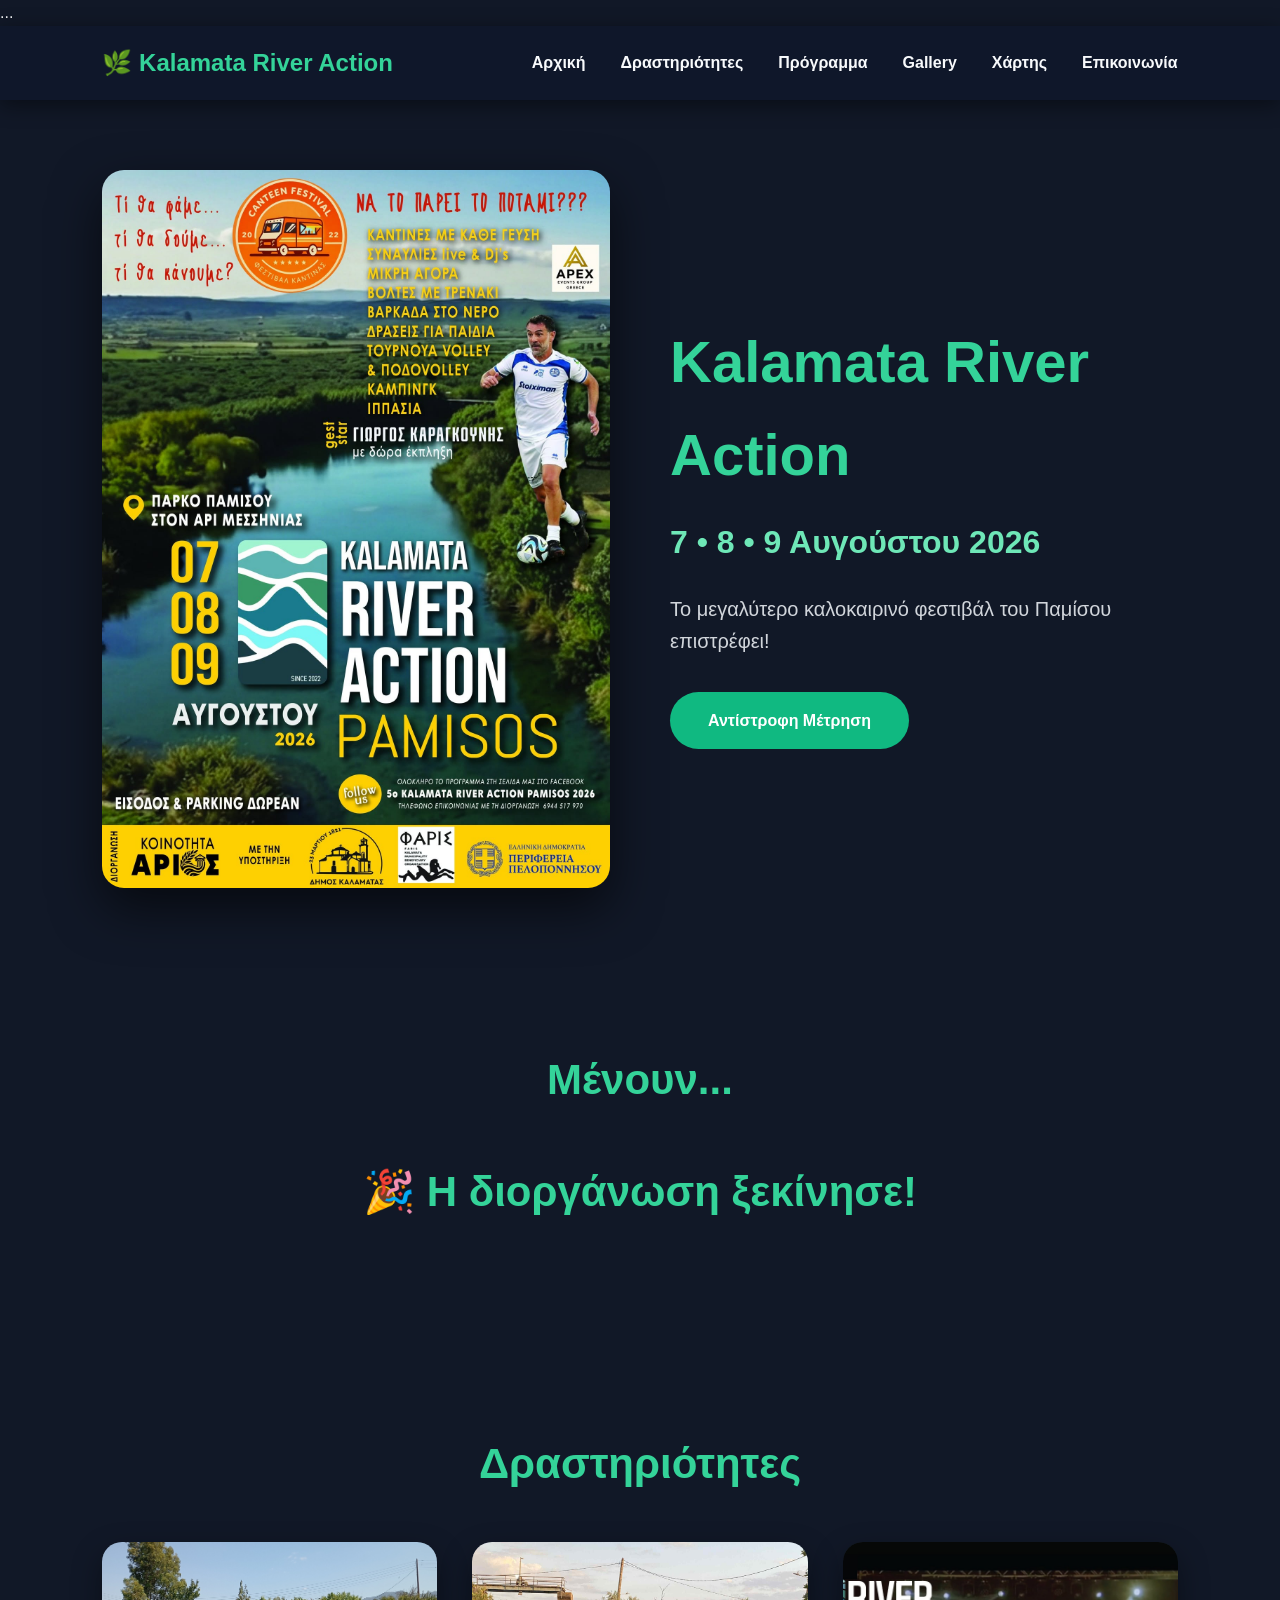
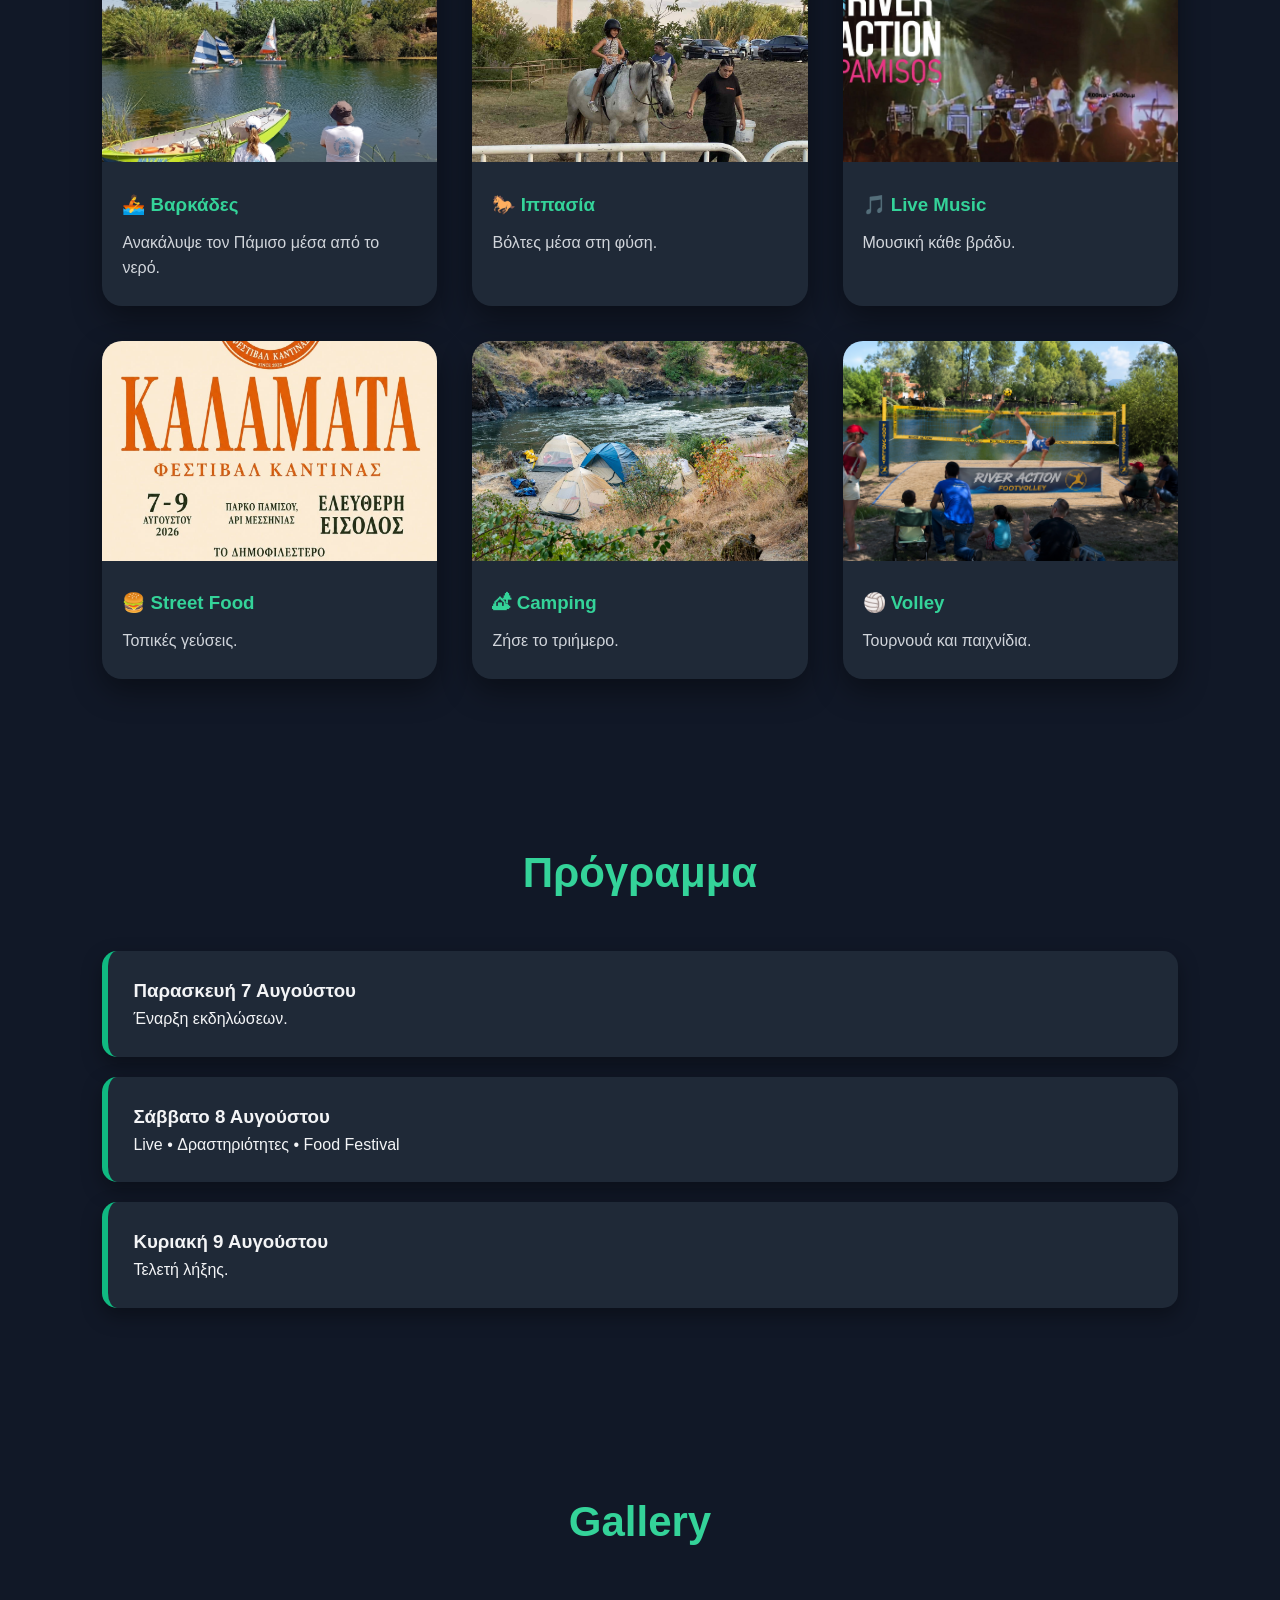
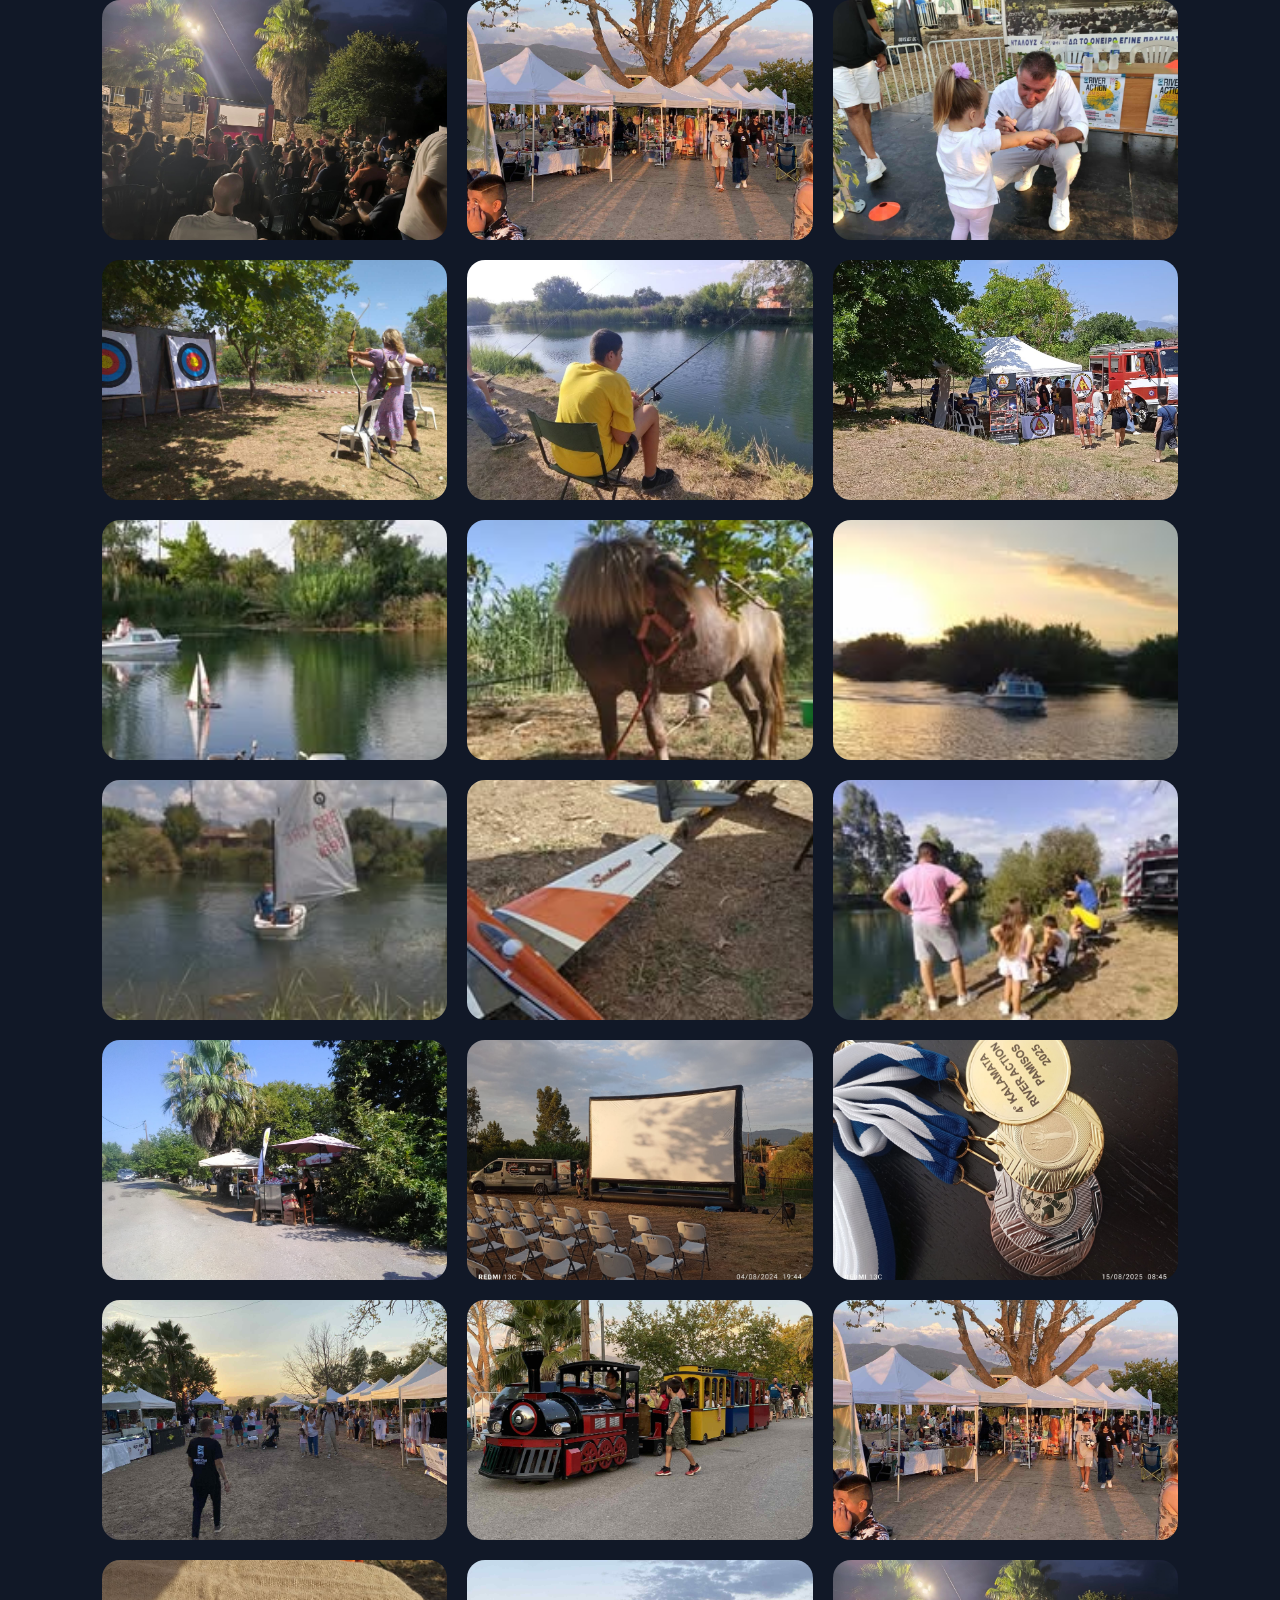
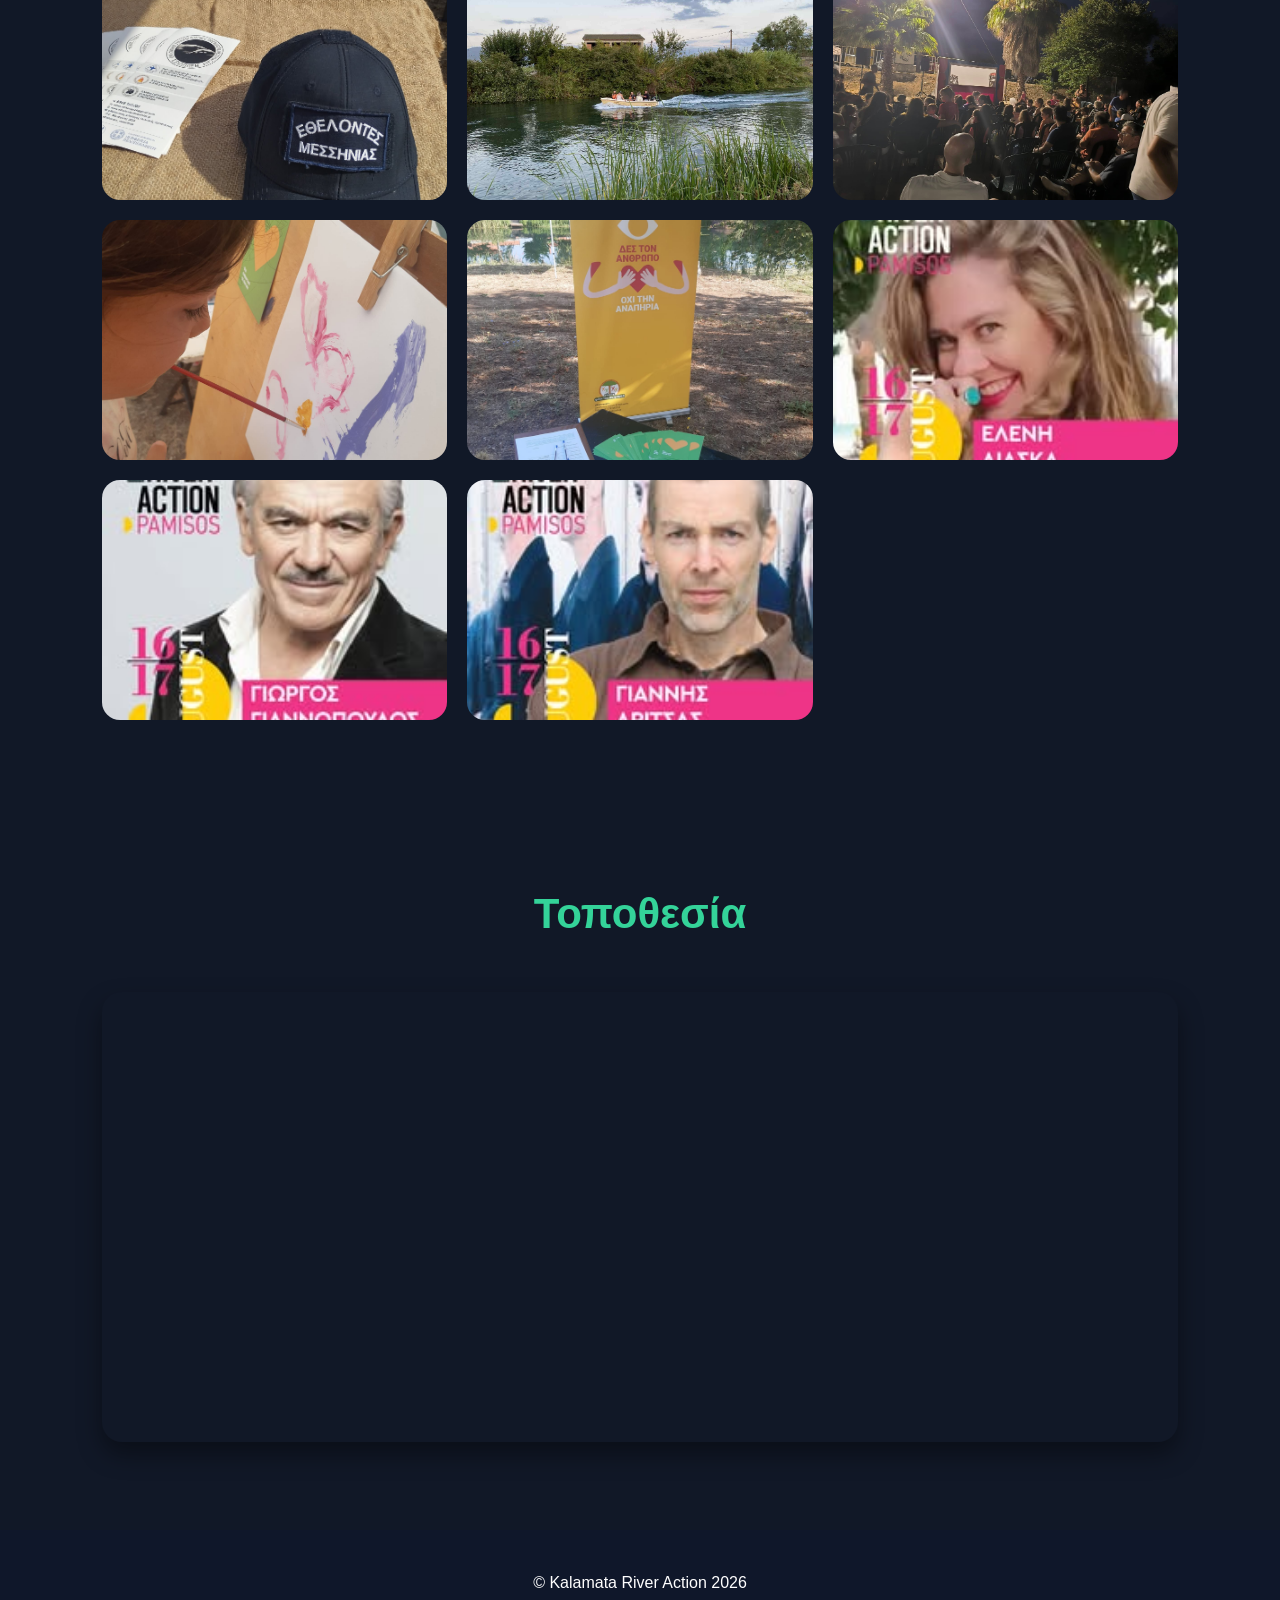
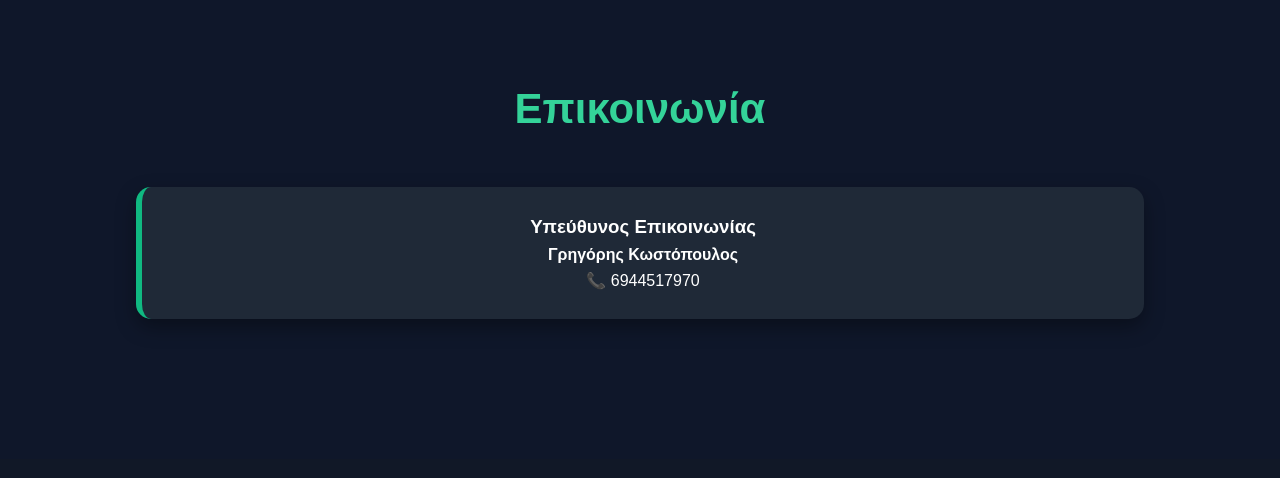
==== index.htm @ af5a80df "Update index.htm" ====
﻿<!DOCTYPE html>
<html lang="el">

<head>
    <meta charset="UTF-8">
    <meta name="viewport" content="width=device-width, initial-scale=1.0">

    <title>Kalamata River Action | 7-9 Αυγούστου 2026</title>

    <meta property="og:type" content="website">
    <meta property="og:url" content="https://www-21.github.io/riveraction.gr/">
    <meta property="og:title" content="Kalamata River Action | 7-9 Αυγούστου 2026">
    <meta property="og:description" content="Το μεγαλύτερο καλοκαιρινό φεστιβάλ του Παμίσου επιστρέφει!">
    <meta property="og:image" content="https://www-21.github.io/riveraction.gr/poster.jpg">

    <link rel="stylesheet" href="style.css">
    ...
</head>

<body>

<nav>

<div class="logo">

🌿 Kalamata River Action

</div>

<ul>

<li><a href="#">Αρχική</a></li>

<li><a href="#activities">Δραστηριότητες</a></li>

<li><a href="#program">Πρόγραμμα</a></li>

<li><a href="#gallery">Gallery</a></li>

<li><a href="#map">Χάρτης</a></li>

<li><a href="#contact">Επικοινωνία</a></li>

</ul>

</nav>


<header>

<div class="hero">

<div class="hero-image">

<img src="poster.jpg" alt="Poster">

</div>

<div class="hero-text">

<h1>Kalamata River Action</h1>

<h2>7 • 8 • 9 Αυγούστου 2026</h2>

<p>

Το μεγαλύτερο καλοκαιρινό φεστιβάλ
του Παμίσου επιστρέφει!

</p>

<a href="#countdown" class="button">

Αντίστροφη Μέτρηση

</a>

</div>

</div>

</header>


<section id="countdown">

<h2>

Μένουν...

</h2>

<div class="countdown">

<div class="box">

<span id="days">0</span>

<p>Ημέρες</p>

</div>

<div class="box">

<span id="hours">0</span>

<p>Ώρες</p>

</div>

<div class="box">

<span id="minutes">0</span>

<p>Λεπτά</p>

</div>

<div class="box">

<span id="seconds">0</span>

<p>Δευτερόλεπτα</p>

</div>

</div>

</section>


<section id="activities">

<h2>

Δραστηριότητες

</h2>

<div class="cards">

<div class="card">

<img src="images/boating.jpg">

<h3>🚣 Βαρκάδες</h3>

<p>

Ανακάλυψε τον Πάμισο μέσα από το νερό.

</p>

</div>

<div class="card">

<img src="images/horse.jpg">

<h3>🐎 Ιππασία</h3>

<p>

Βόλτες μέσα στη φύση.

</p>

</div>

<div class="card">

<img src="images/live.jpg">

<h3>🎵 Live Music</h3>

<p>

Μουσική κάθε βράδυ.

</p>

</div>

<div class="card">

<img src="images/food.jpg">

<h3>🍔 Street Food</h3>

<p>

Τοπικές γεύσεις.

</p>

</div>

<div class="card">

<img src="images/camping.jpg">

<h3>🏕 Camping</h3>

<p>

Ζήσε το τριήμερο.

</p>

</div>

<div class="card">

<img src="images/volley.jpg">

<h3>🏐 Volley</h3>

<p>

Τουρνουά και παιχνίδια.

</p>

</div>

</div>

</section>


<section id="program">

<h2>

Πρόγραμμα

</h2>

<div class="day">

<h3>Παρασκευή 7 Αυγούστου</h3>

<p>

Έναρξη εκδηλώσεων.

</p>

</div>

<div class="day">

<h3>Σάββατο 8 Αυγούστου</h3>

<p>

Live • Δραστηριότητες • Food Festival

</p>

</div>

<div class="day">

<h3>Κυριακή 9 Αυγούστου</h3>

<p>

Τελετή λήξης.

</p>

</div>

</section>


<section id="gallery">

<h2>

Gallery

</h2>

<div class="gallery">

<img src="images/gallery1.jpg">

<img src="images/gallery2.jpg">

<img src="images/gallery3.jpg">

 <img src="images/gallery11.jpg">

 <img src="images/gallery13.jpg">   

 <img src="images/gallery14.jpg">

 <img src="images/gallery15.jpg">

 <img src="images/gallery16.jpg">

 <img src="images/gallery17.jpg">

 <img src="images/gallery18.jpg">

 <img src="images/gallery19.jpg">

 <img src="images/gallery20.jpg">

 <img src="images/gallery21.jpg">

 <img src="images/gallery22.jpg"> 

  <img src="images/gallery23.jpg">

  <img src="images/gallery24.jpg">

  <img src="images/gallery25.jpg">

  <img src="images/gallery26.jpg">

  <img src="images/gallery27.jpg">

  <img src="images/gallery28.jpg">

  <img src="images/gallery29.jpg">

  <img src="images/gallery30.jpg">

  <img src="images/gallery31.jpg">

  <img src="images/gallery231.jpg">
    
  <img src="images/gallery241.jpg">

  <img src="images/gallery261.jpg"> 
   
</div>

</section>


<section id="map">

<h2>

Τοποθεσία

</h2>

<iframe src="https://www.google.com/maps/embed?pb=!1m18!1m12!1m3!1d12728.287725270904!2d21.996141400000006!3d37.103405200000005!2m3!1f0!2f0!3f0!3m2!1i1024!2i768!4f13.1!3m3!1m2!1s0x1361af001fa8aa6b%3A0x34913e18aaba2358!2zzqbPgc6xzrPOvM6xIM6Rz4HOuQ!5e0!3m2!1sen!2sgr!4v1785358537156!5m2!1sen!2sgr" width="600" height="450" style="border:0;" allowfullscreen="" loading="lazy" referrerpolicy="strict-origin-when-cross-origin"></iframe>

</section>


<footer>

<p>

© Kalamata River Action 2026

</p>
<section id="contact">

    <h2>Επικοινωνία</h2>

    <div class="day" style="text-align:center;">

        <h3>Υπεύθυνος Επικοινωνίας</h3>

        <p><strong>Γρηγόρης Κωστόπουλος</strong></p>

        <p>📞 6944517970</p>

    </div>

</section>
</footer>


<script src="script.js"></script>

</body>

</html>
---- style.css ----
﻿/* RESET */
*{
    margin:0;
    padding:0;
    box-sizing:border-box;
}

html{
    scroll-behavior:smooth;
}

body{
    font-family:'Poppins',sans-serif;
    background:#111827;
    color:#f3f4f6;
    line-height:1.6;
}

/* MENU */

nav{
    position:sticky;
    top:0;
    display:flex;
    justify-content:space-between;
    align-items:center;
    padding:18px 8%;
    background:#0f172a;
    box-shadow:0 5px 20px rgba(0,0,0,.45);
    z-index:999;
}

.logo{
    font-size:24px;
    font-weight:800;
    color:#34d399;
}

nav ul{
    display:flex;
    gap:35px;
    list-style:none;
}

nav a{
    text-decoration:none;
    color:#f8fafc;
    font-weight:600;
    transition:.3s;
}

nav a:hover{
    color:#34d399;
}

/* HERO */

header{
    padding:70px 8%;
}

.hero{
    display:grid;
    grid-template-columns:1fr 1fr;
    gap:60px;
    align-items:center;
}

.hero-image{
    text-align:center;
}

.hero-image img{
    width:100%;
    max-width:520px;
    border-radius:22px;
    box-shadow:0 20px 50px rgba(0,0,0,.6);
    transition:.4s;
}

.hero-image img:hover{
    transform:scale(1.03);
}

.hero-text h1{
    font-family:'Montserrat',sans-serif;
    font-size:58px;
    color:#34d399;
    font-weight:900;
}

.hero-text h2{
    margin-top:15px;
    font-size:32px;
    color:#6ee7b7;
}

.hero-text p{
    margin-top:25px;
    font-size:20px;
    color:#d1d5db;
}

.button{
    display:inline-block;
    margin-top:35px;
    background:#10b981;
    color:white;
    padding:16px 38px;
    border-radius:50px;
    text-decoration:none;
    font-weight:700;
    transition:.3s;
}

.button:hover{
    transform:translateY(-3px);
    background:#059669;
}

/* TITLES */

section{
    padding:80px 8%;
}

section h2{
    font-size:42px;
    color:#34d399;
    margin-bottom:45px;
    text-align:center;
}

/* COUNTDOWN */

.countdown{
    display:flex;
    justify-content:center;
    gap:25px;
    flex-wrap:wrap;
}

.box{
    width:150px;
    background:#1f2937;
    border-radius:20px;
    padding:30px;
    text-align:center;
    box-shadow:0 10px 30px rgba(0,0,0,.4);
}

.box span{
    font-size:52px;
    color:#34d399;
    font-weight:900;
}

.box p{
    margin-top:10px;
    color:#f3f4f6;
}

/* CARDS */

.cards{
    display:grid;
    grid-template-columns:repeat(auto-fit,minmax(280px,1fr));
    gap:35px;
}

.card{
    background:#1f2937;
    border-radius:20px;
    overflow:hidden;
    box-shadow:0 12px 30px rgba(0,0,0,.4);
    transition:.35s;
}

.card:hover{
    transform:translateY(-10px);
    box-shadow:0 20px 40px rgba(0,0,0,.6);
}

.card img{
    width:100%;
    height:220px;
    object-fit:cover;
    transition:.5s;
}

.card:hover img{
    transform:scale(1.08);
}

.card h3{
    padding:20px 20px 10px;
    color:#34d399;
}

.card p{
    padding:0 20px 25px;
    color:#d1d5db;
}

/* PROGRAM */

.day{
    background:#1f2937;
    padding:25px;
    border-left:6px solid #10b981;
    margin-bottom:20px;
    border-radius:15px;
    box-shadow:0 8px 20px rgba(0,0,0,.35);
}

/* GALLERY */

.gallery{
    display:grid;
    grid-template-columns:repeat(auto-fit,minmax(300px,1fr));
    gap:20px;
}

.gallery img{
    width:100%;
    height:240px;
    object-fit:cover;
    border-radius:18px;
    transition:.4s;
}

.gallery img:hover{
    transform:scale(1.04);
}

/* MAP */

iframe{
    width:100%;
    height:450px;
    border:none;
    border-radius:20px;
    box-shadow:0 12px 25px rgba(0,0,0,.4);
}

/* FOOTER */

footer{
    background:#0f172a;
    color:white;
    text-align:center;
    padding:40px;
}

/* MOBILE */

@media(max-width:900px){

.hero{
grid-template-columns:1fr;
text-align:center;
}

.hero-text h1{
font-size:42px;
}

.hero-text h2{
font-size:24px;
}

nav{
flex-direction:column;
gap:20px;
}

nav ul{
flex-wrap:wrap;
justify-content:center;
}

}
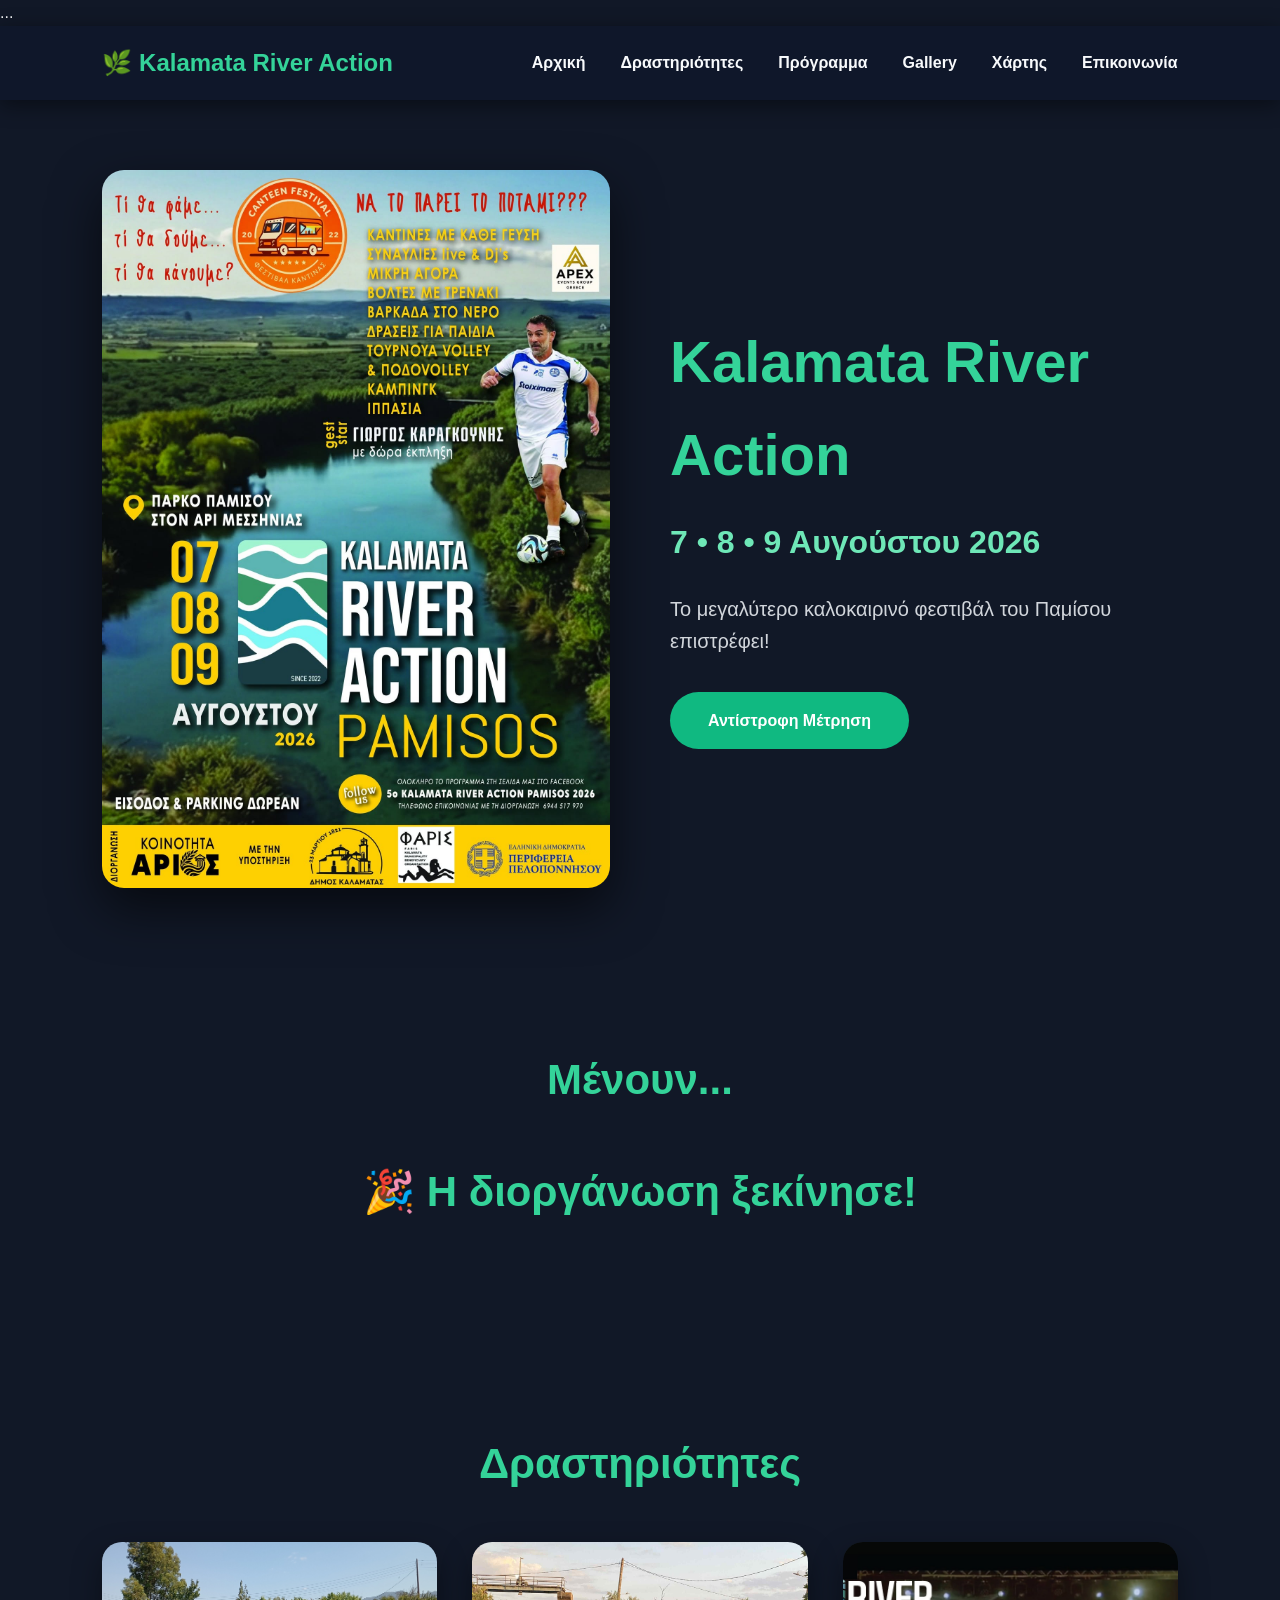
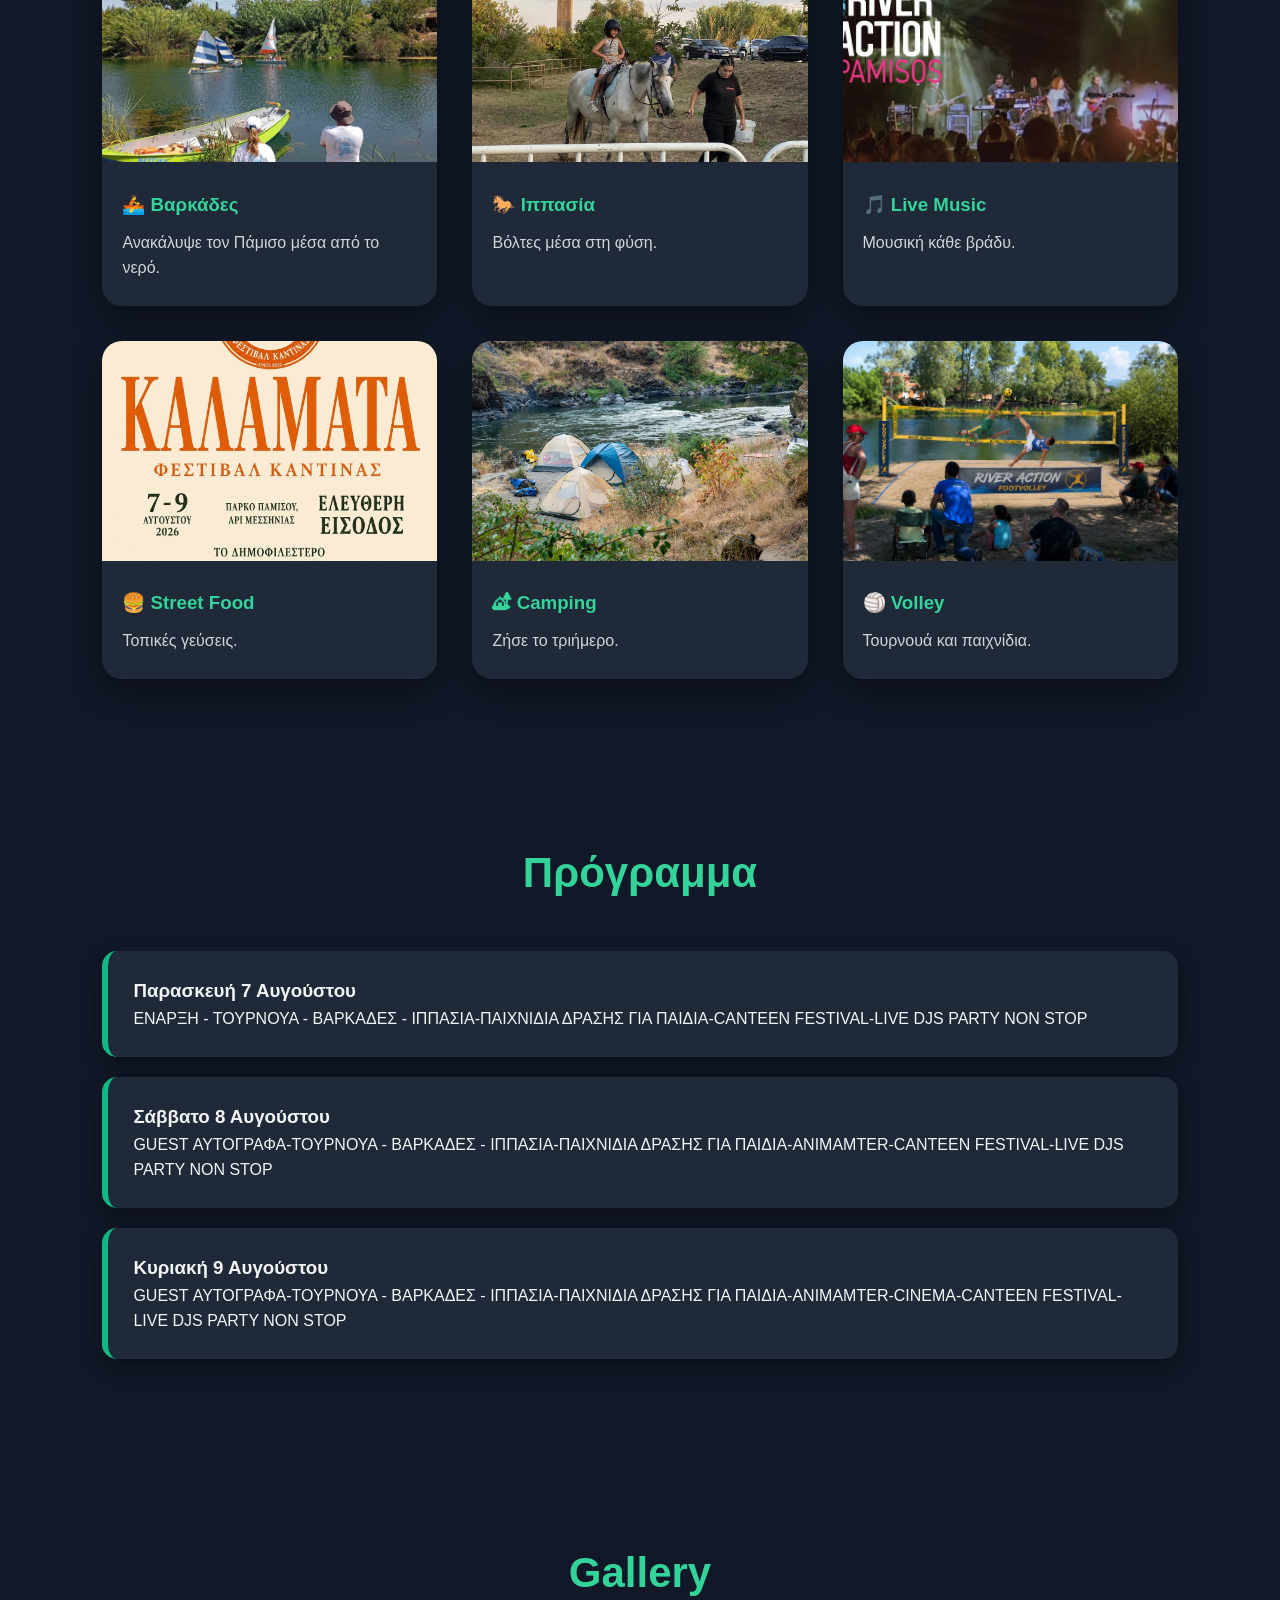
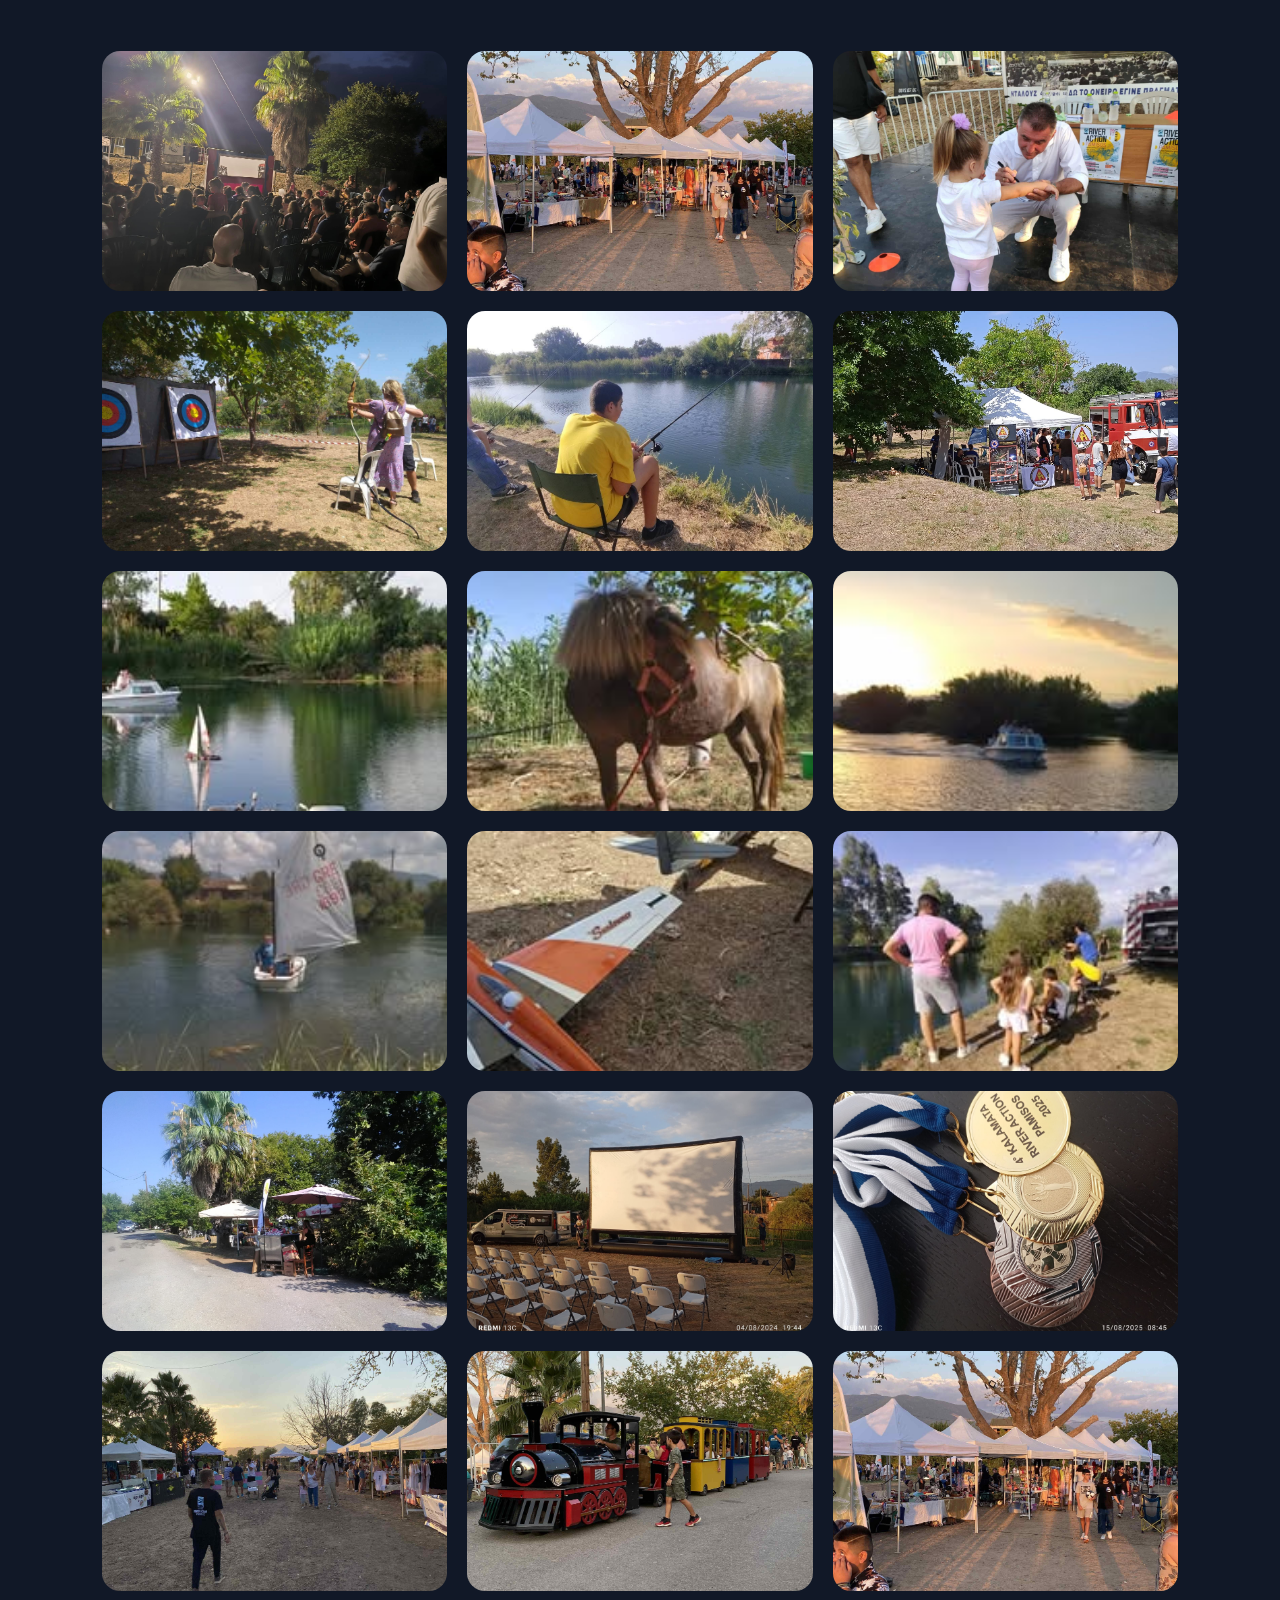
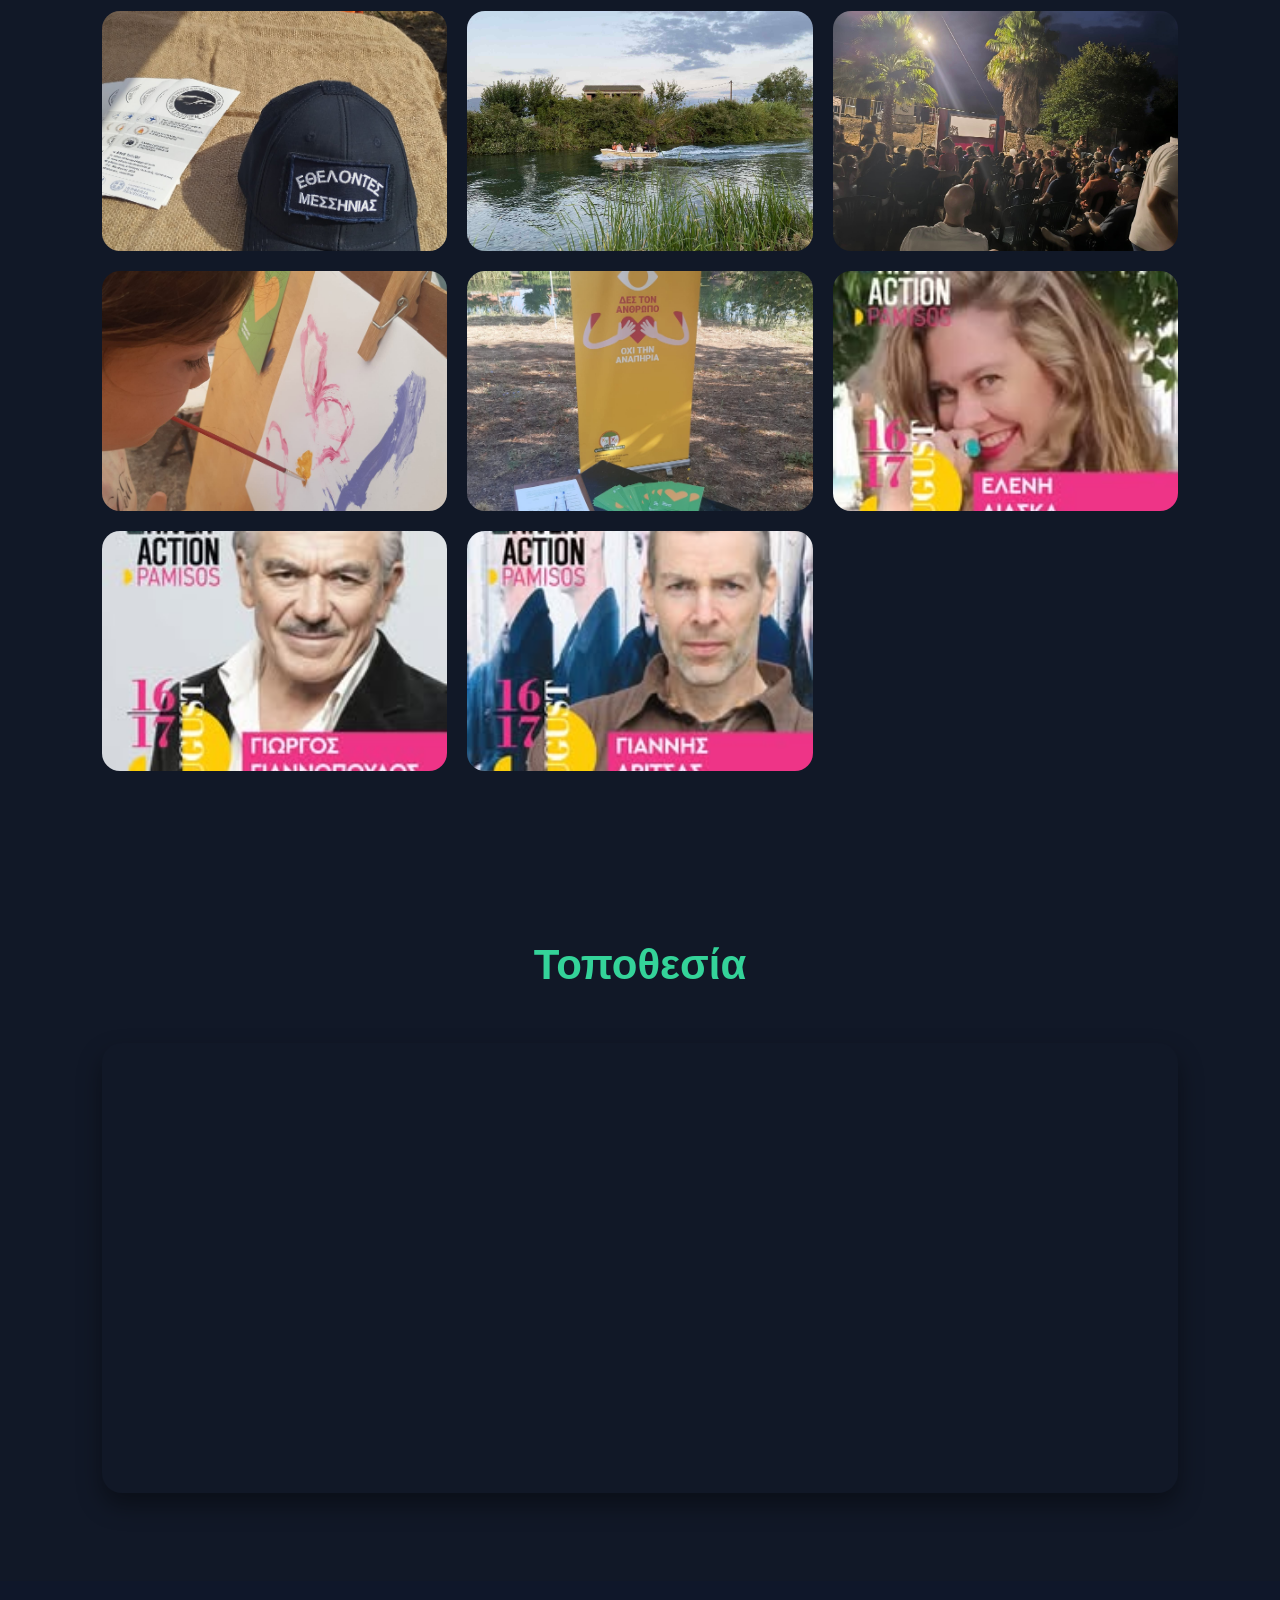
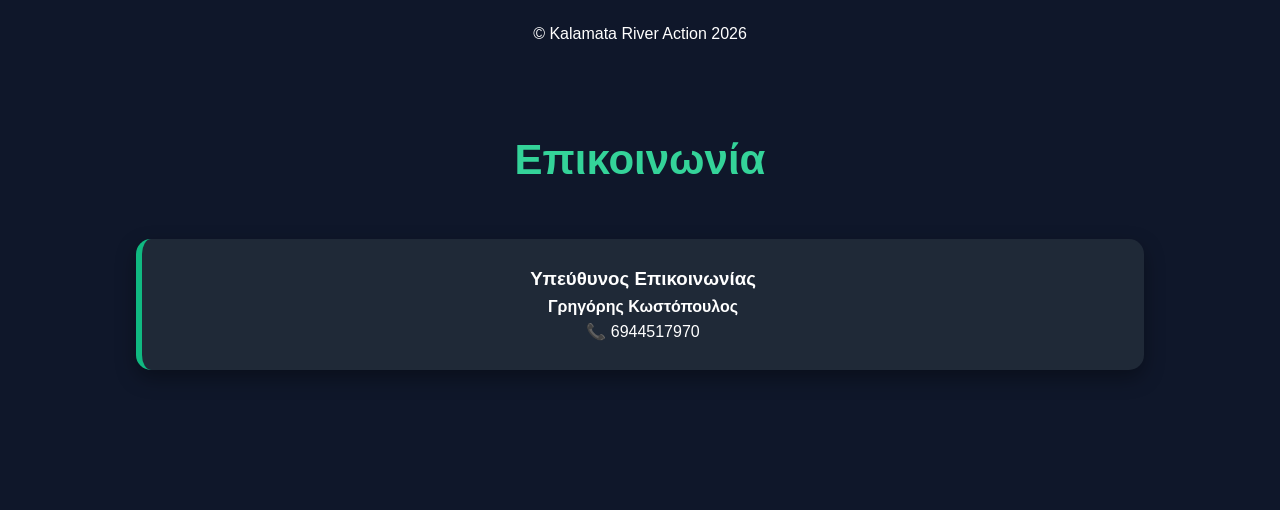
==== commit 1563f021: "Update index.htm" ====
--- a/index.htm
+++ b/index.htm
@@ -242,7 +242,7 @@
 
 <p>
 
-Έναρξη εκδηλώσεων.
+ΕΝΑΡΞΗ - ΤΟΥΡΝΟΥΑ - ΒΑΡΚΑΔΕΣ - ΙΠΠΑΣΙΑ-ΠΑΙΧΝΙΔΙΑ ΔΡΑΣΗΣ ΓΙΑ ΠΑΙΔΙΑ-CANTEEN FESTIVAL-LIVE DJS PARTY NON STOP
 
 </p>
 
@@ -254,7 +254,7 @@
 
 <p>
 
-Live • Δραστηριότητες • Food Festival
+GUEST ΑΥΤΟΓΡΑΦΑ-ΤΟΥΡΝΟΥΑ - ΒΑΡΚΑΔΕΣ - ΙΠΠΑΣΙΑ-ΠΑΙΧΝΙΔΙΑ ΔΡΑΣΗΣ ΓΙΑ ΠΑΙΔΙΑ-ANIMAMTER-CANTEEN FESTIVAL-LIVE DJS PARTY NON STOP
 
 </p>
 
@@ -266,7 +266,8 @@
 
 <p>
 
-Τελετή λήξης.
+
+GUEST ΑΥΤΟΓΡΑΦΑ-ΤΟΥΡΝΟΥΑ - ΒΑΡΚΑΔΕΣ - ΙΠΠΑΣΙΑ-ΠΑΙΧΝΙΔΙΑ ΔΡΑΣΗΣ ΓΙΑ ΠΑΙΔΙΑ-ANIMAMTER-CINEMA-CANTEEN FESTIVAL-LIVE DJS PARTY NON STOP
 
 </p>
 
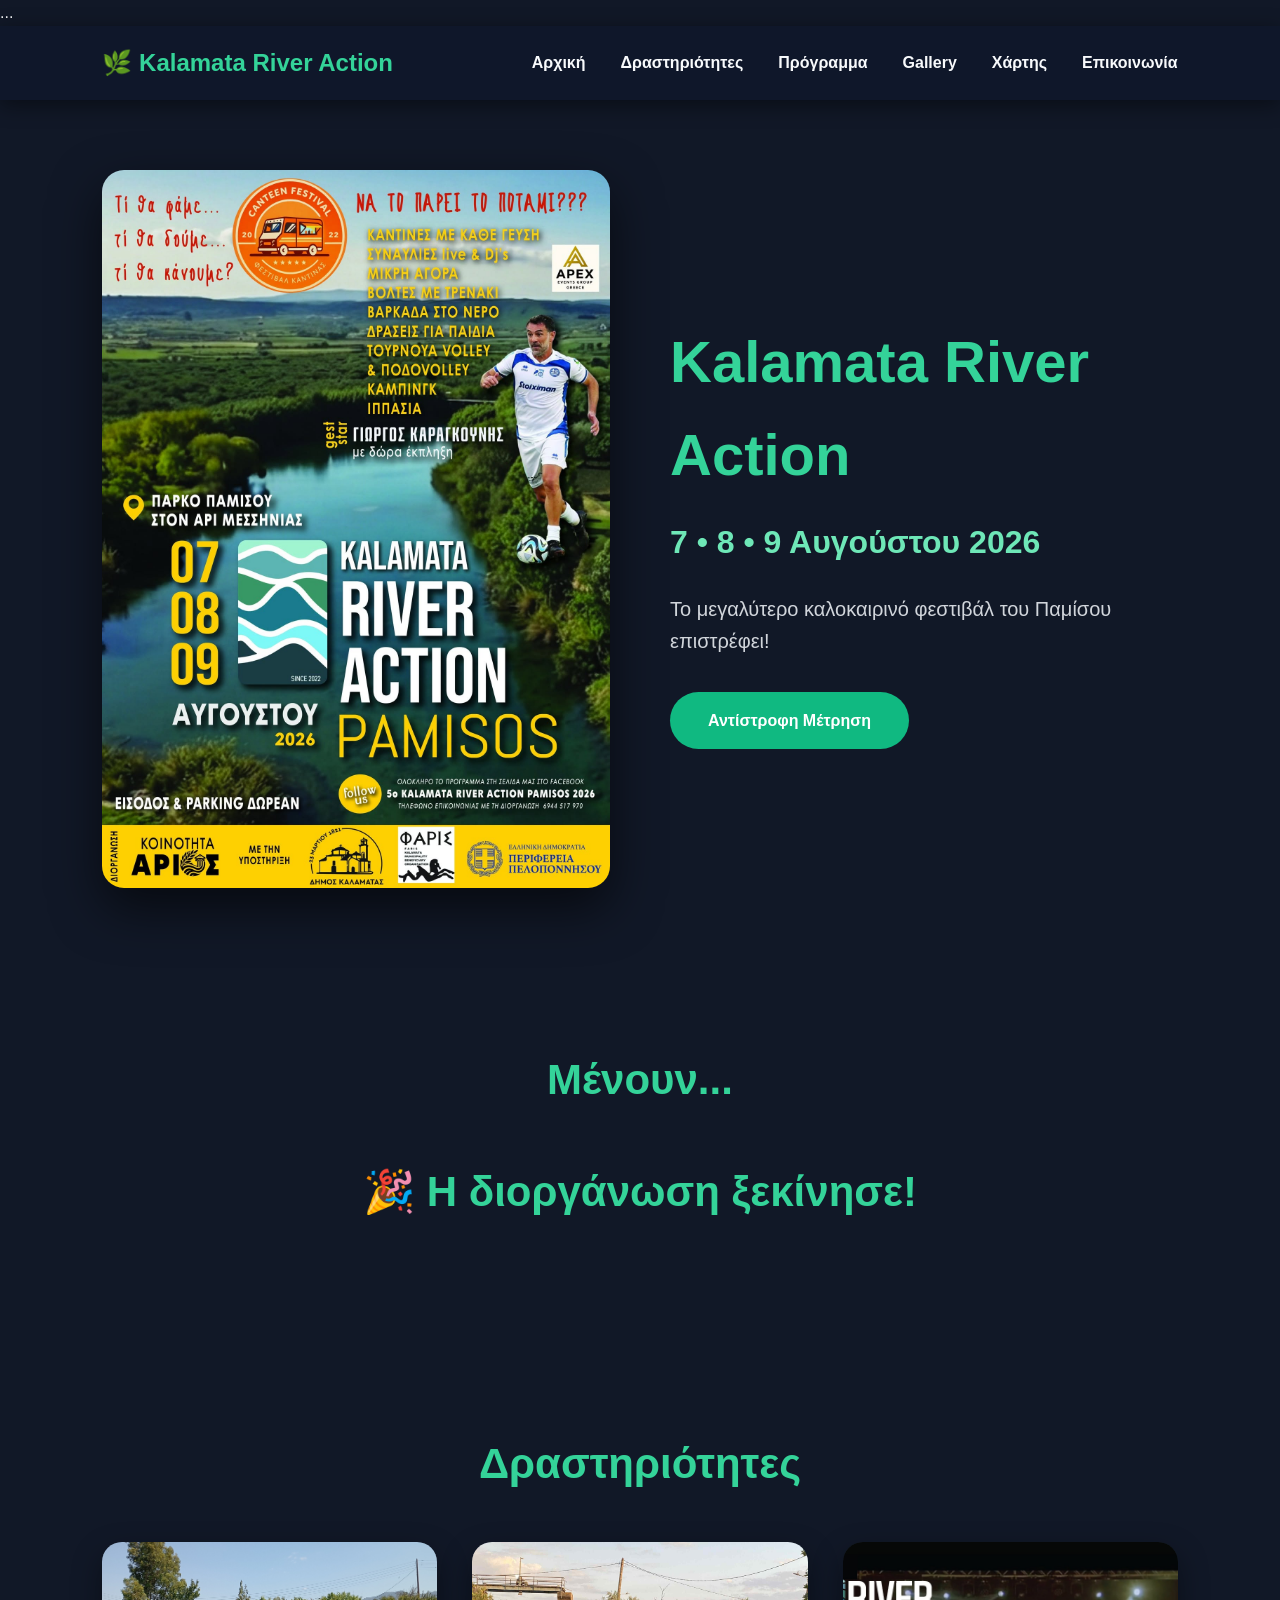
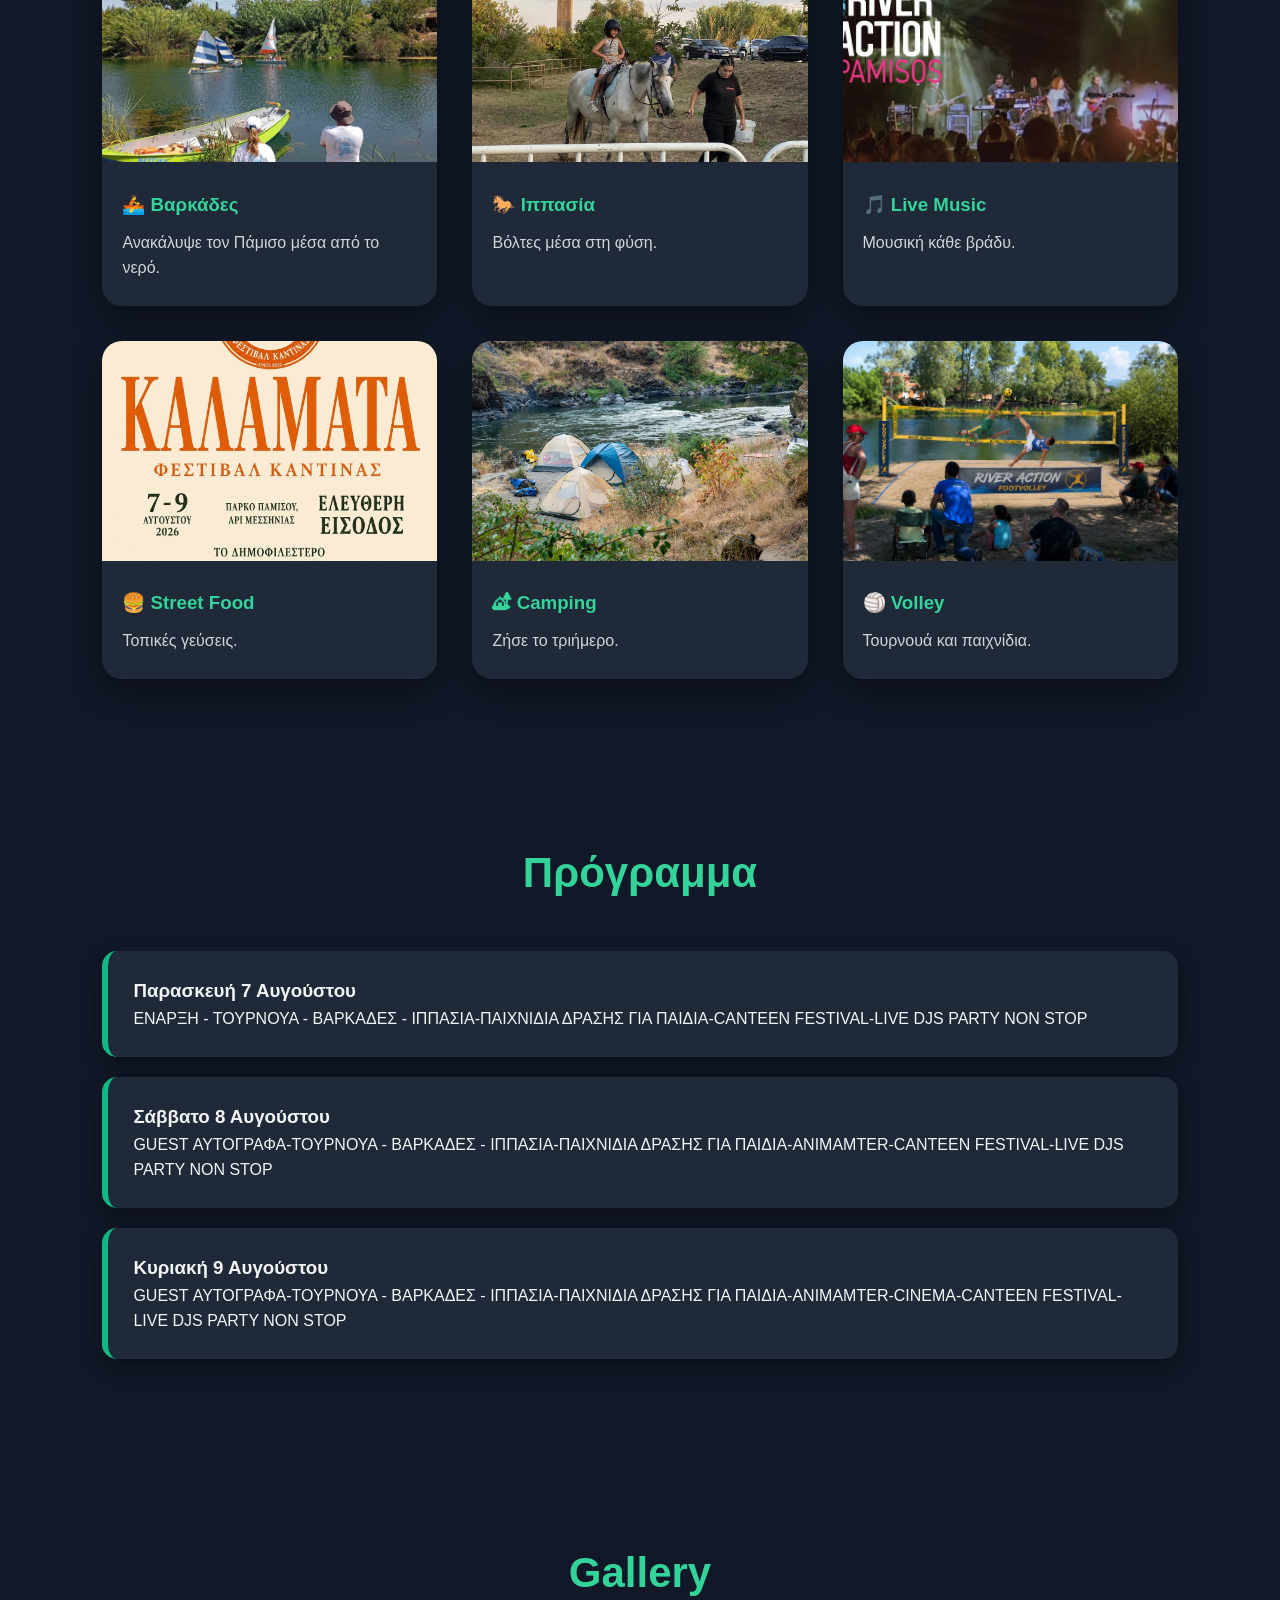
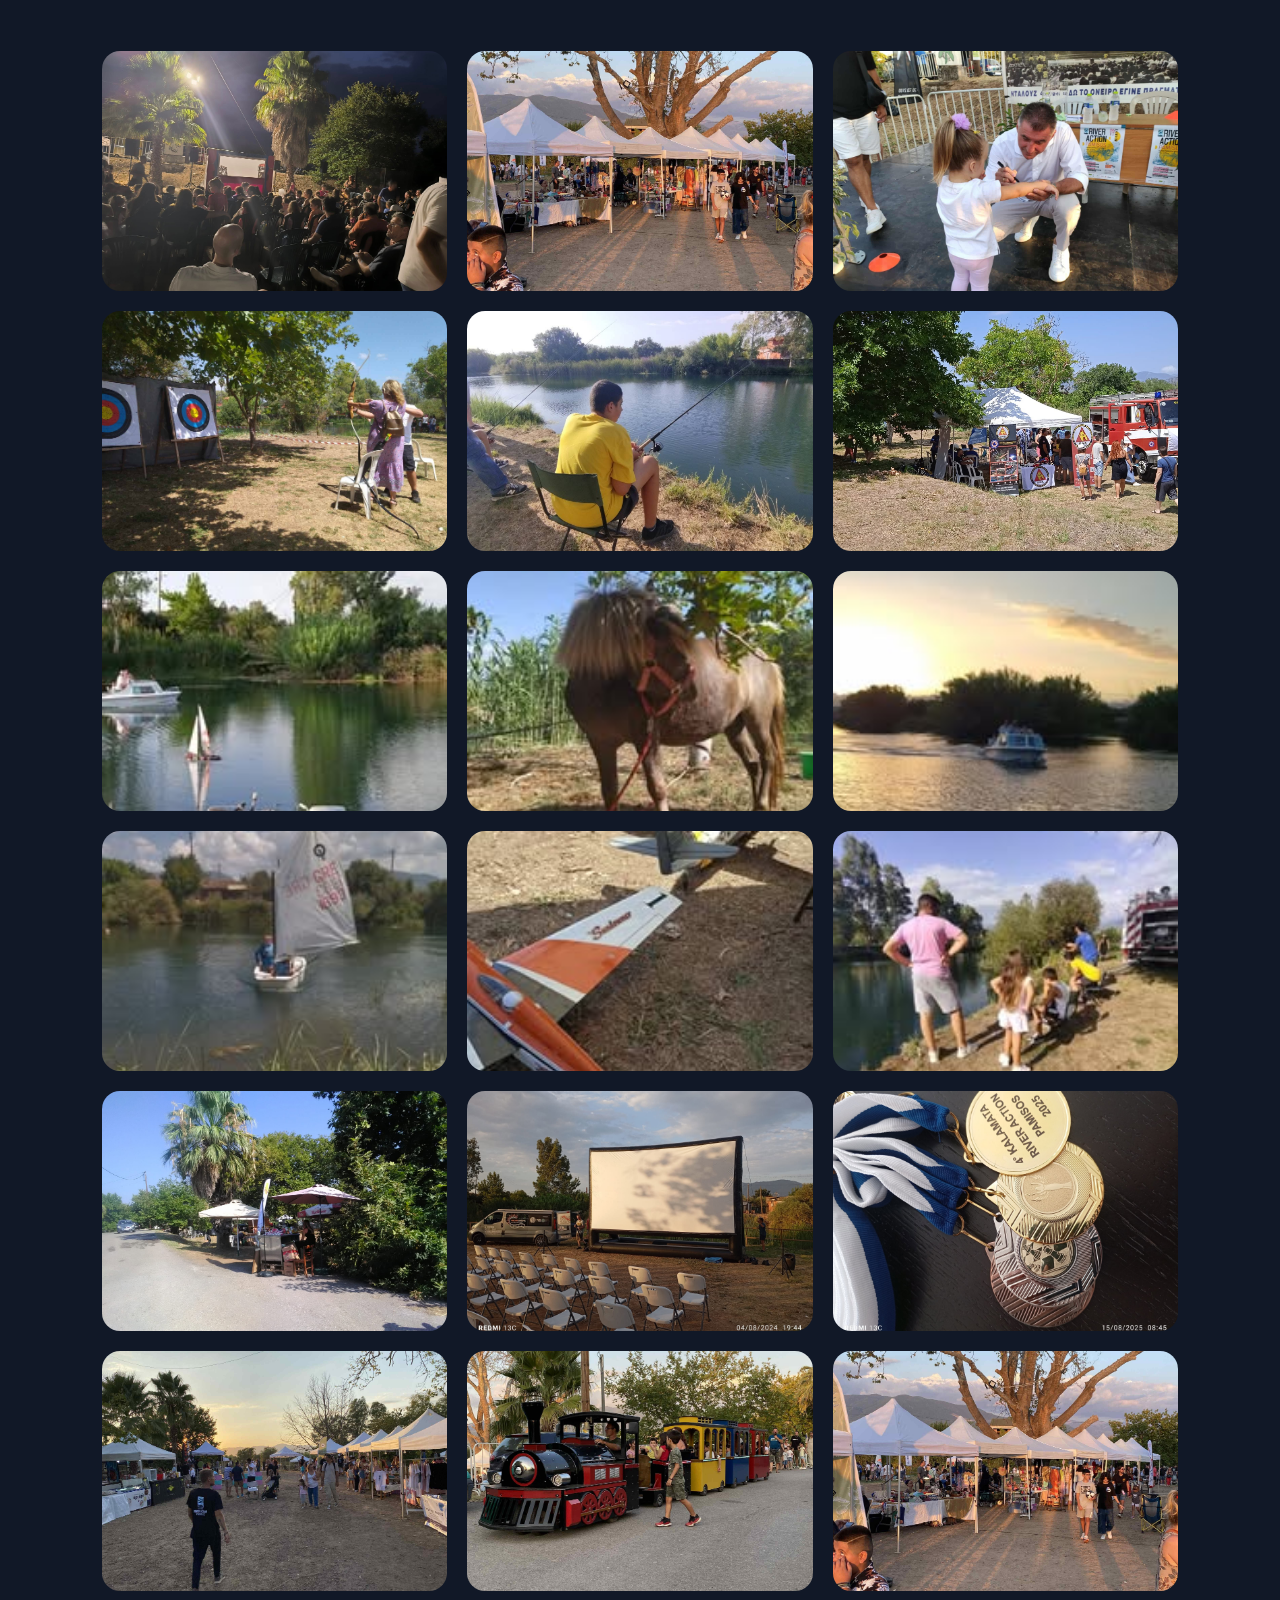
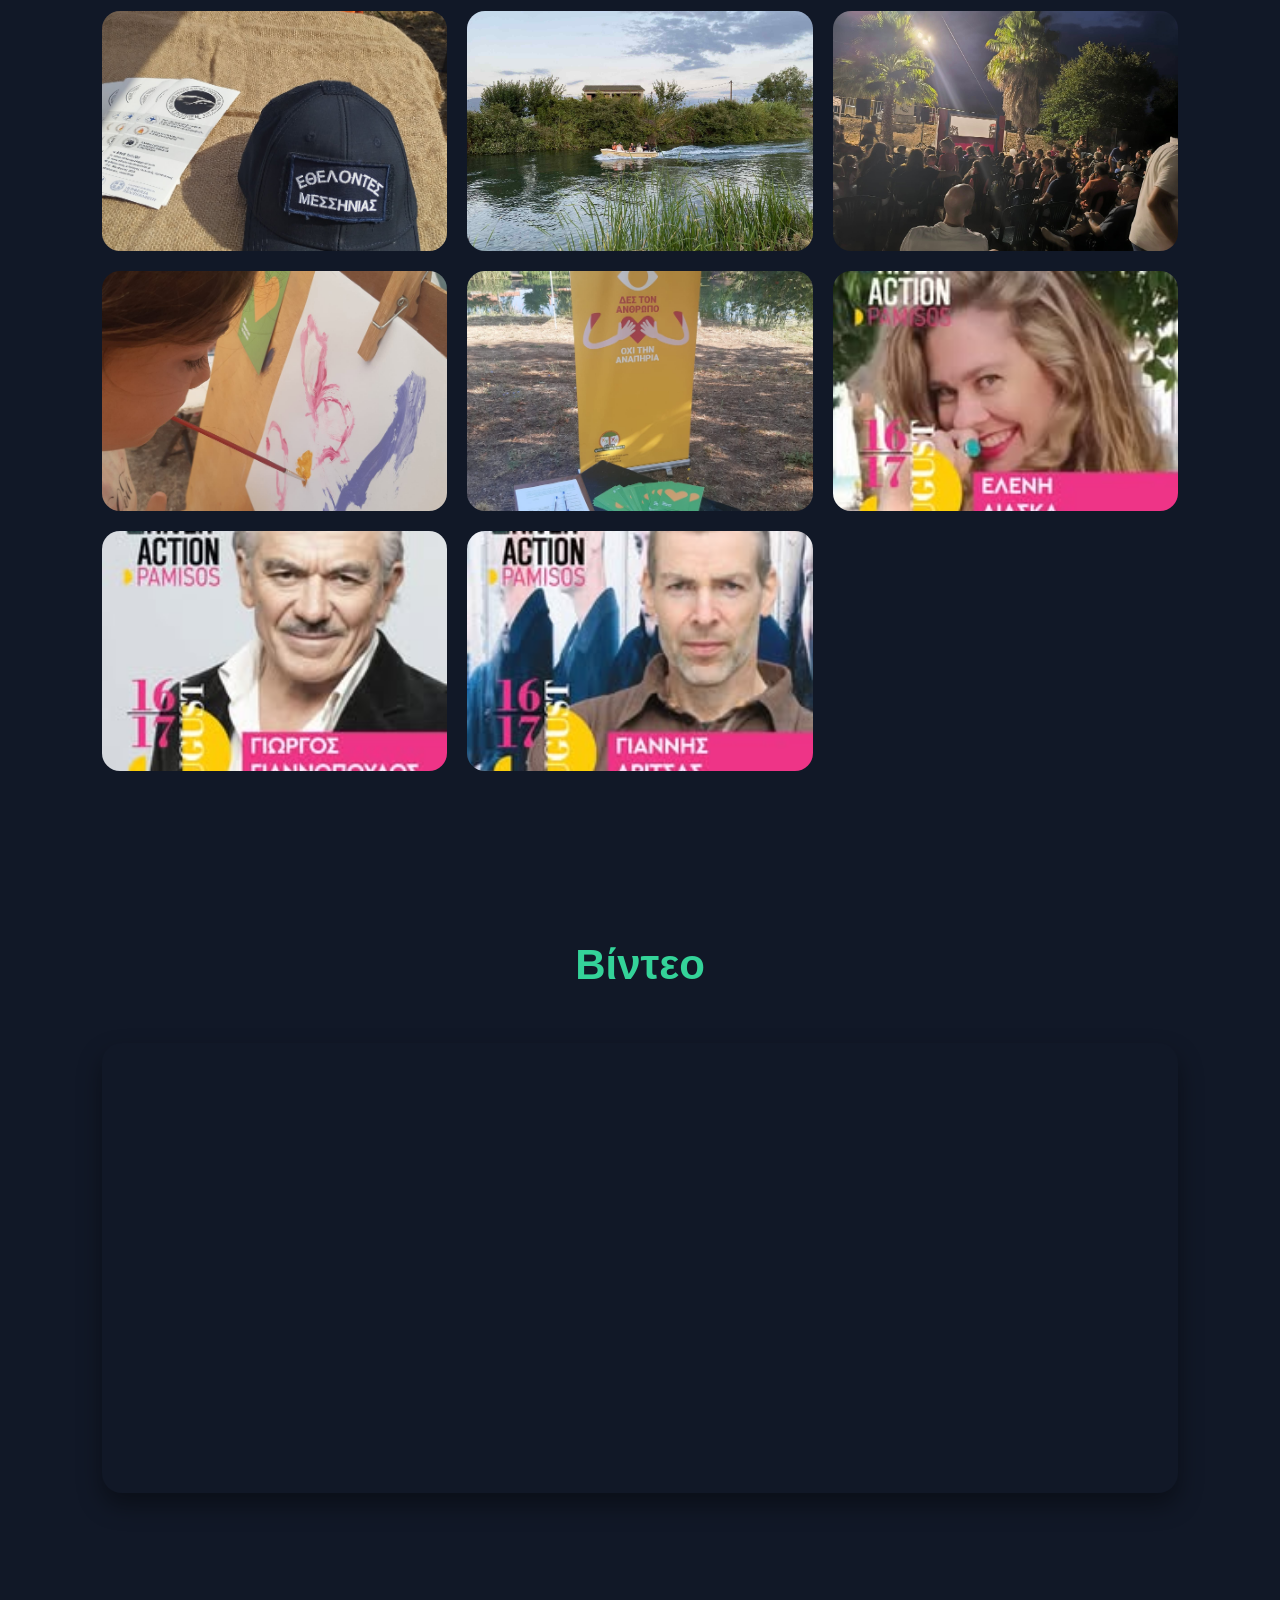
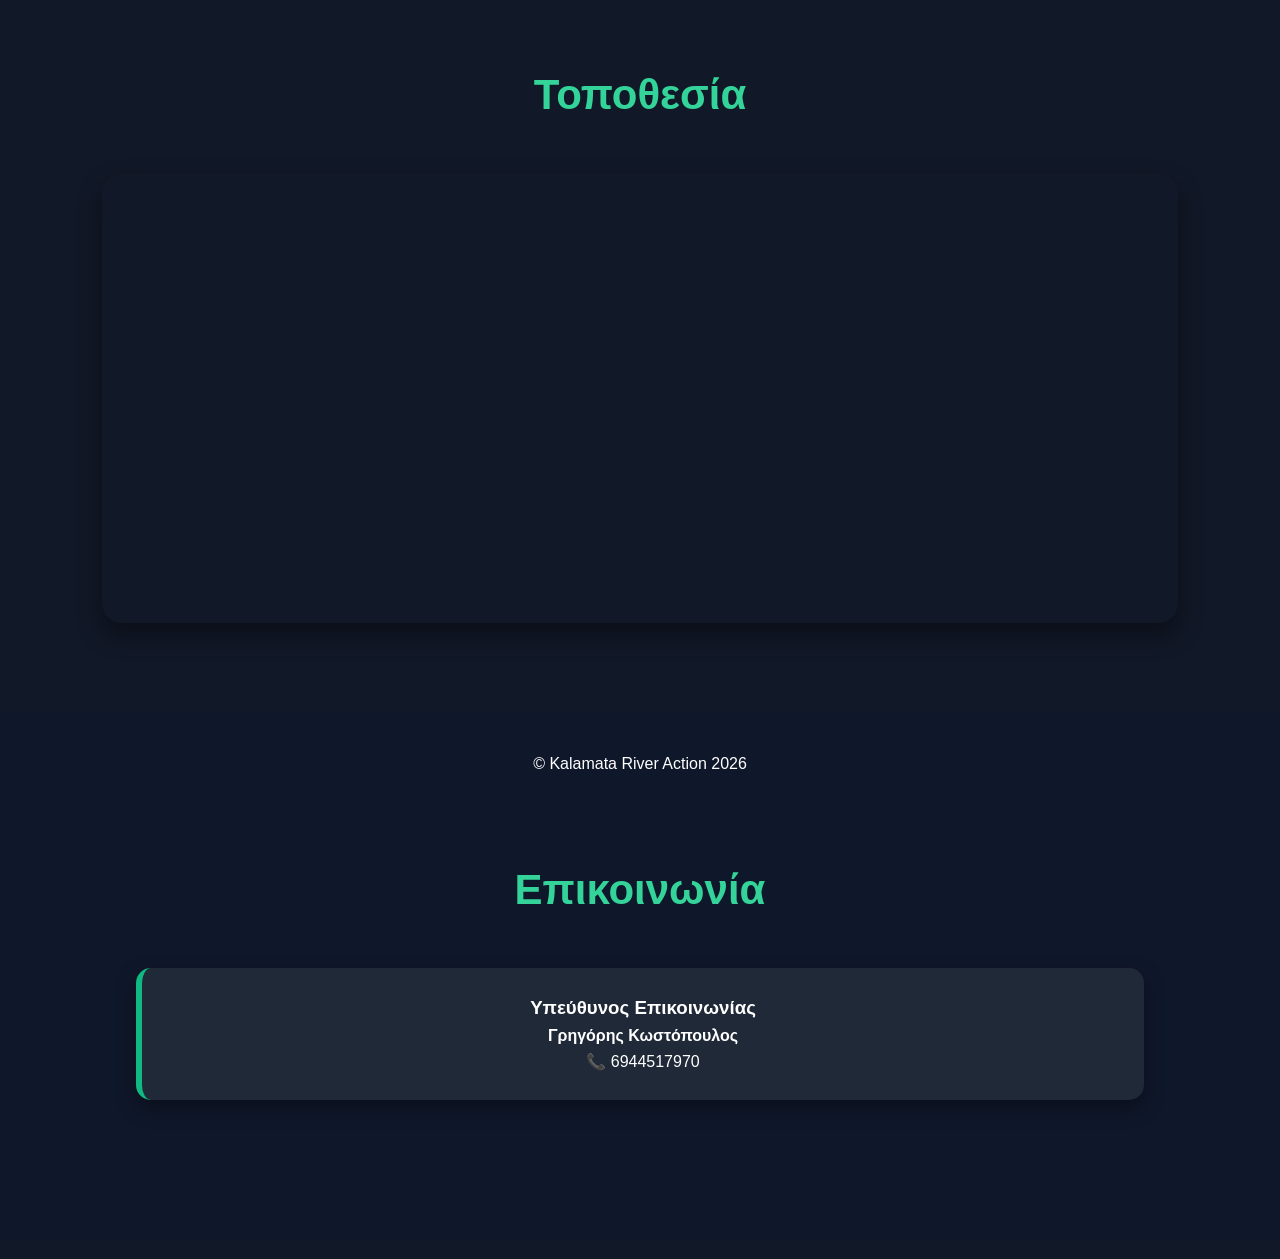
==== commit 79819c5e: "Update index.htm" ====
--- a/index.htm
+++ b/index.htm
@@ -342,7 +342,22 @@
 
 </section>
 
-
+    <section id="video">
+
+    <h2>Βίντεο</h2>
+
+    <iframe
+        width="100%"
+        height="500"
+        src="https://www.youtube.com/embed/_czyMM5RpsM?si=IFhXHICwb1guY3zA"
+        title="Kalamata River Action"
+        frameborder="0"
+        allowfullscreen>
+    </iframe>
+
+</section>
+    
+    
 <section id="map">
 
 <h2>
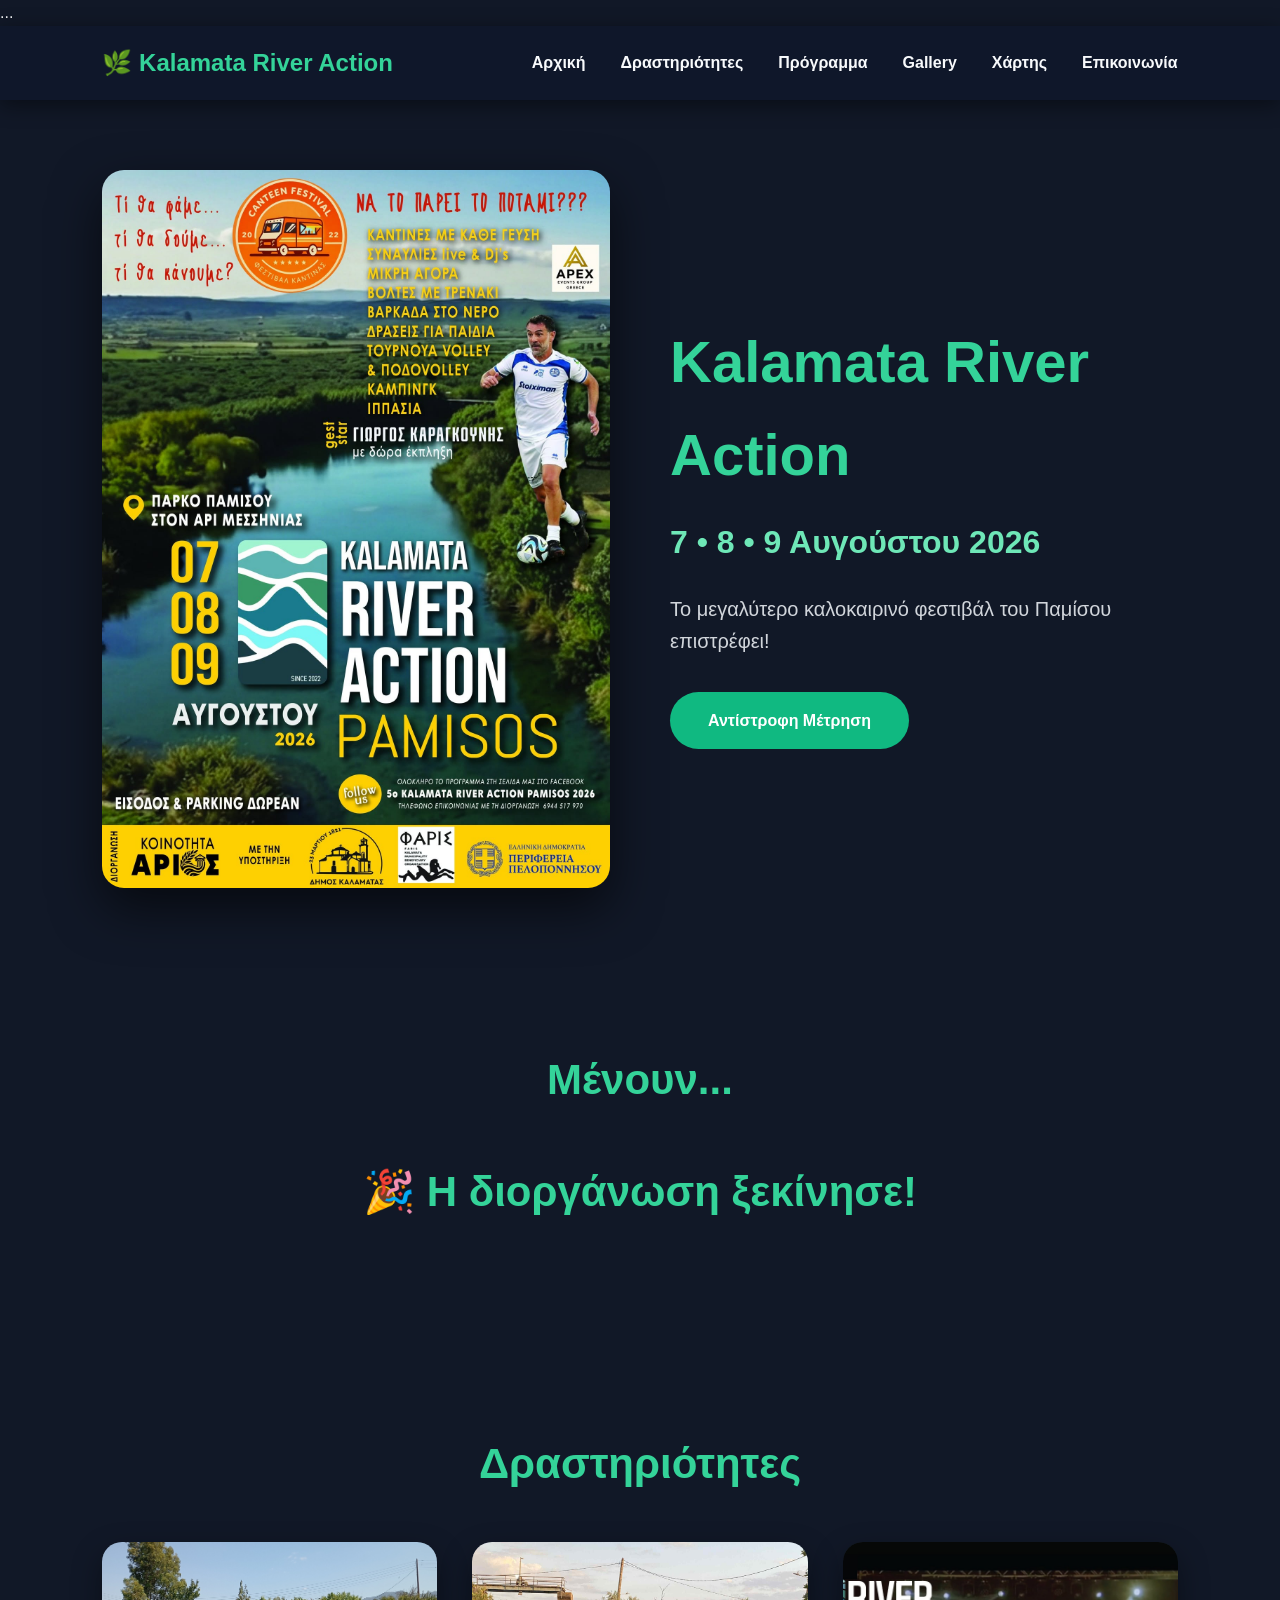
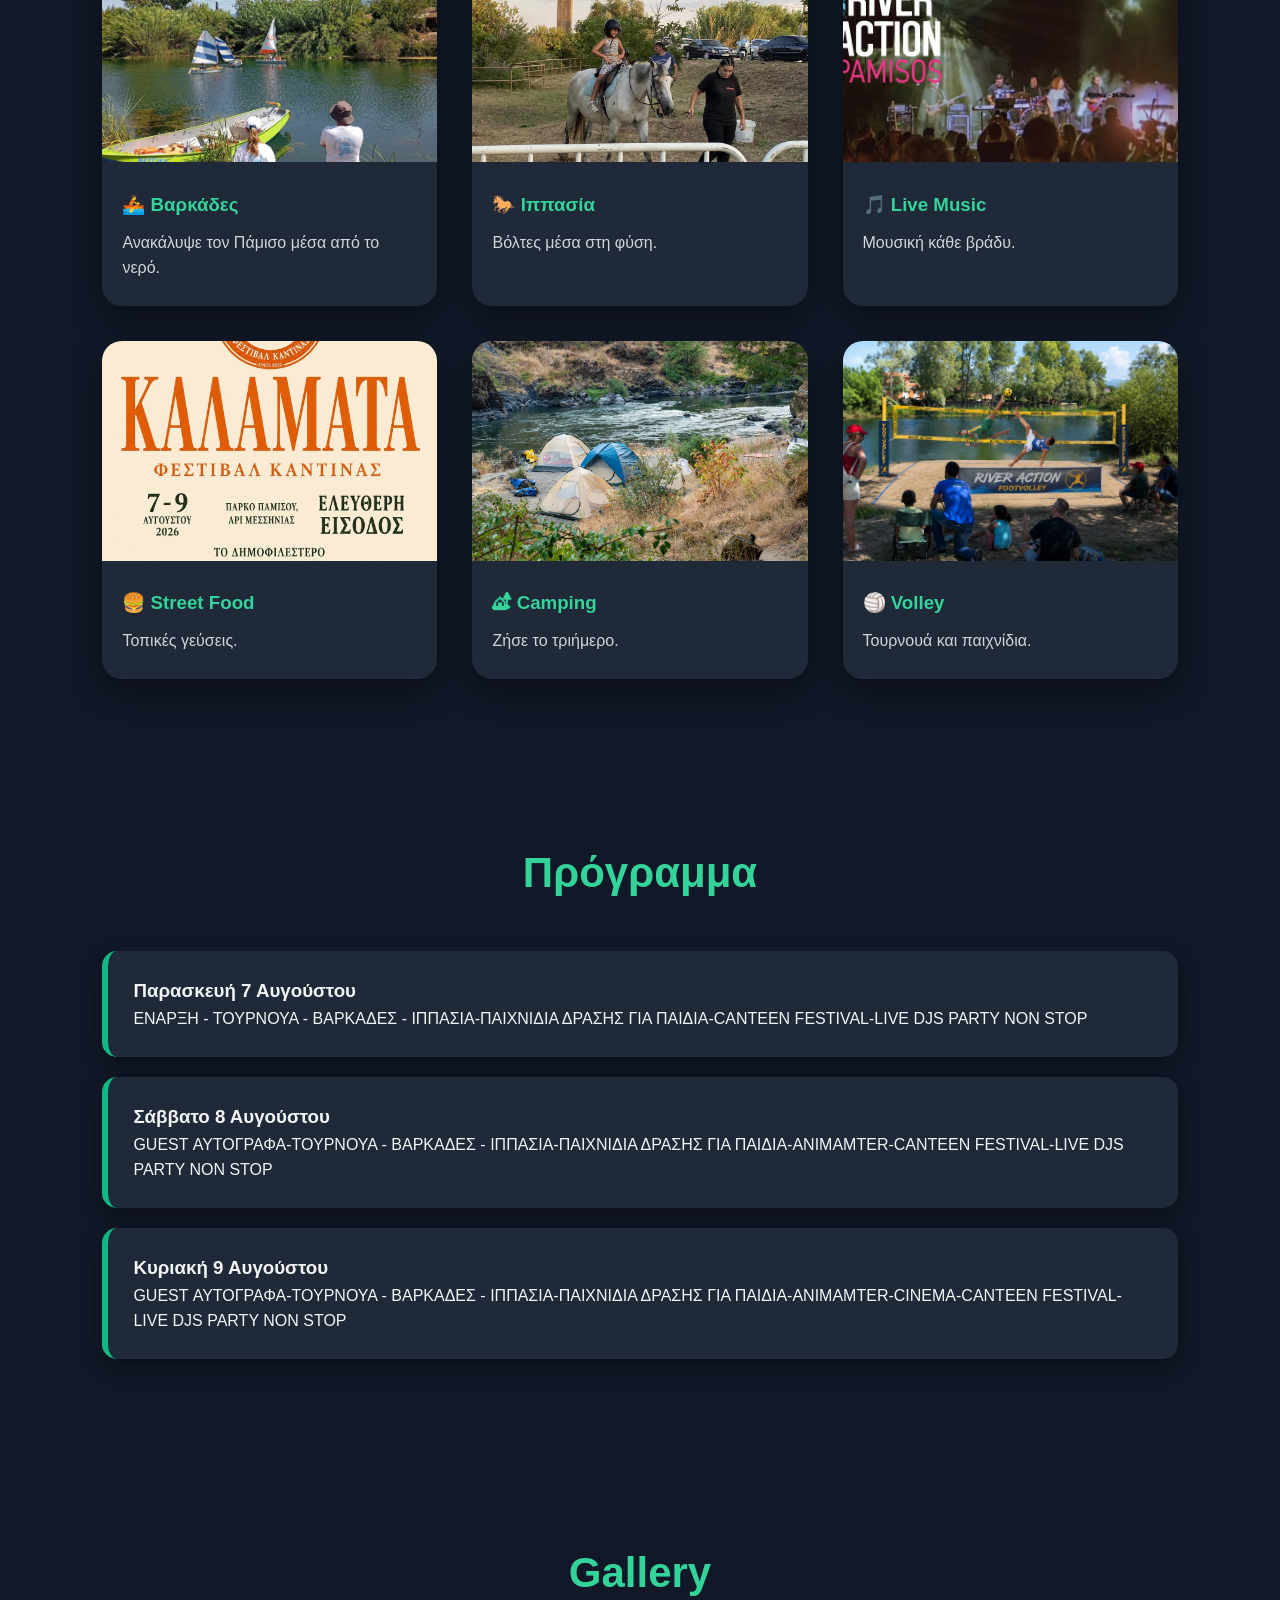
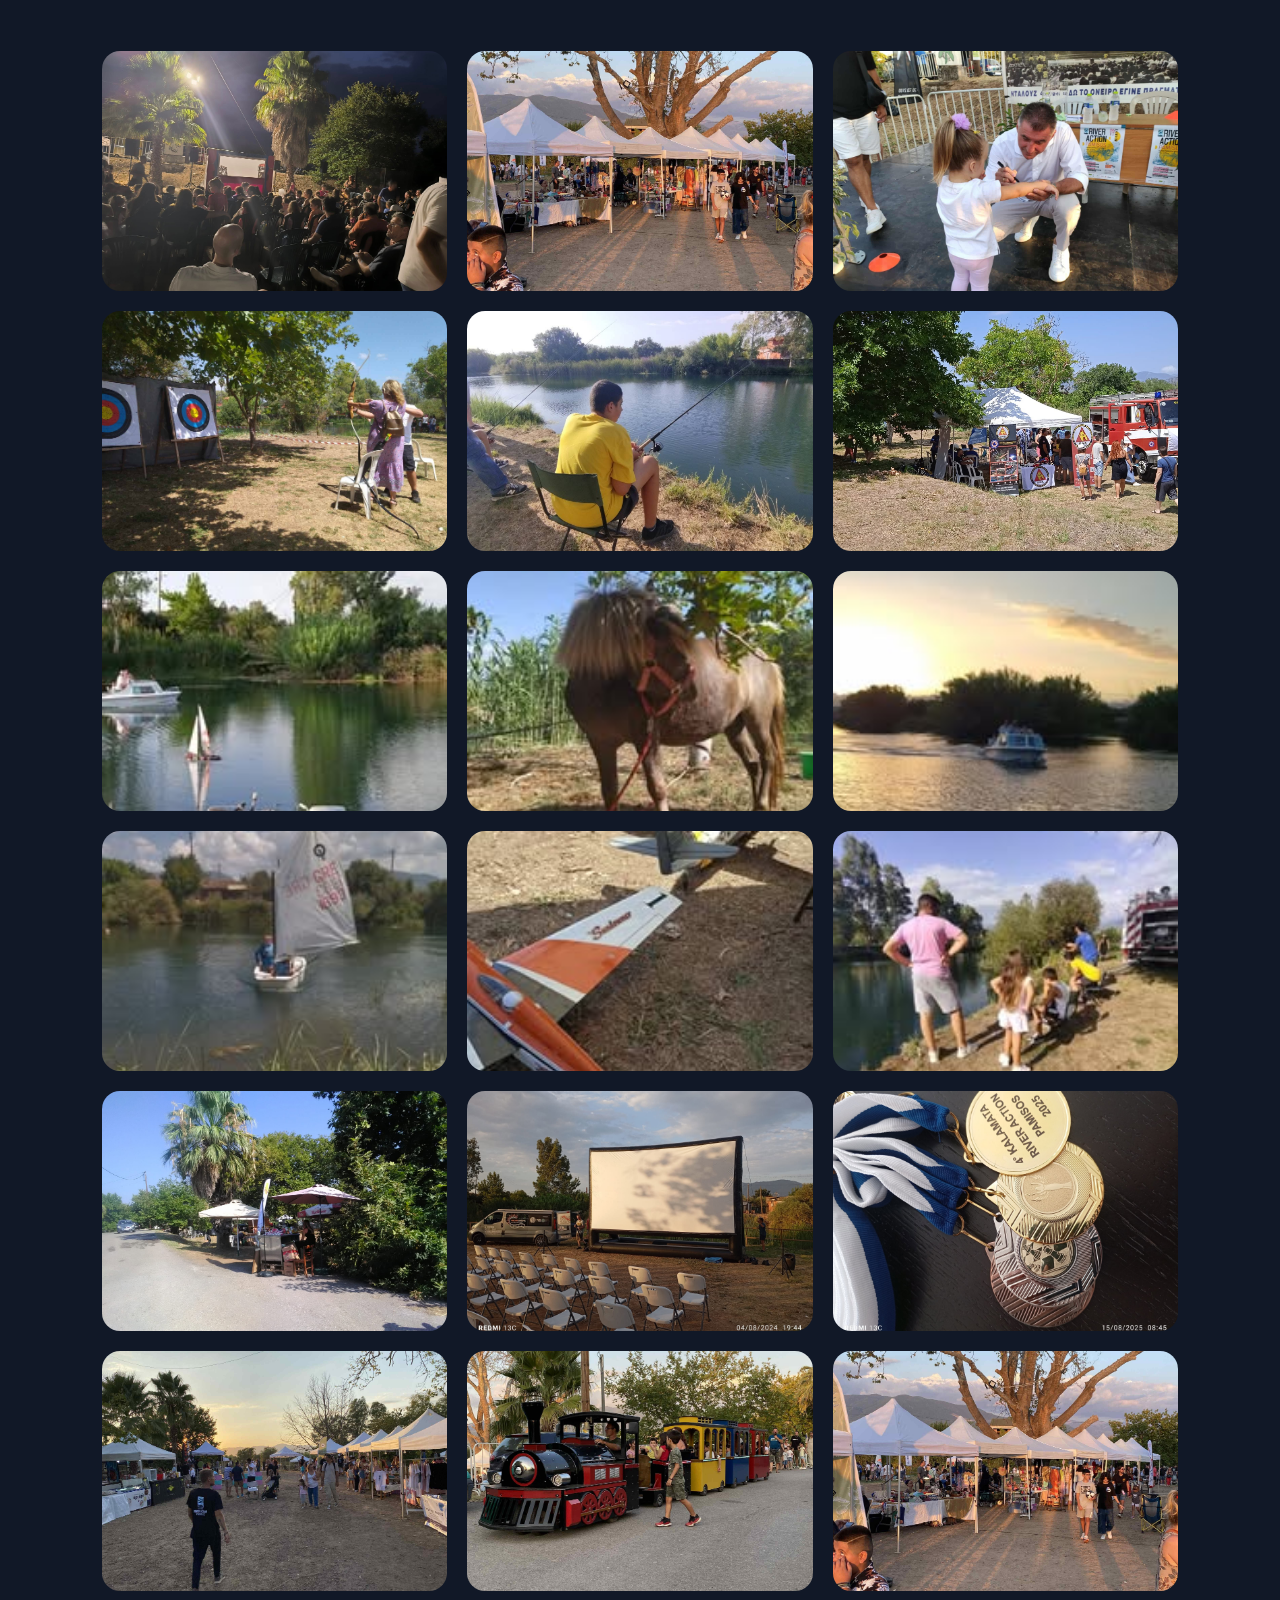
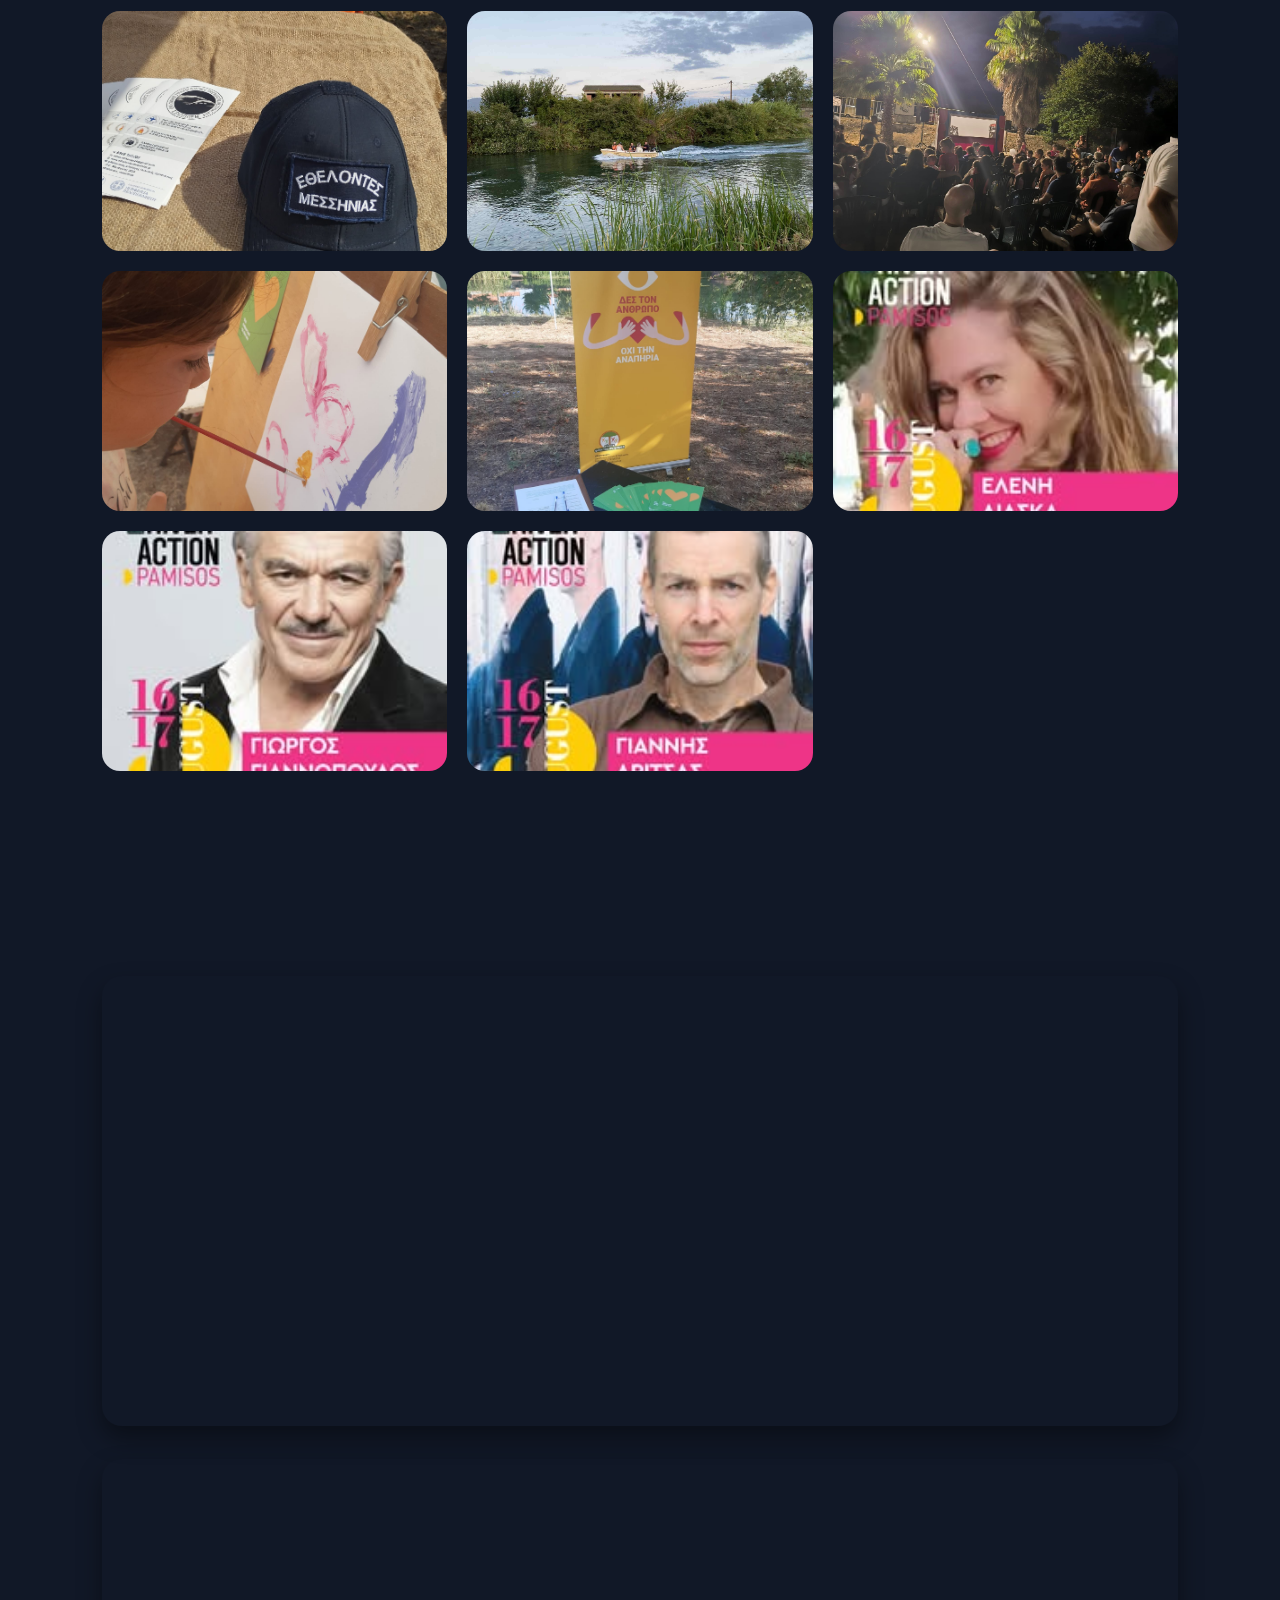
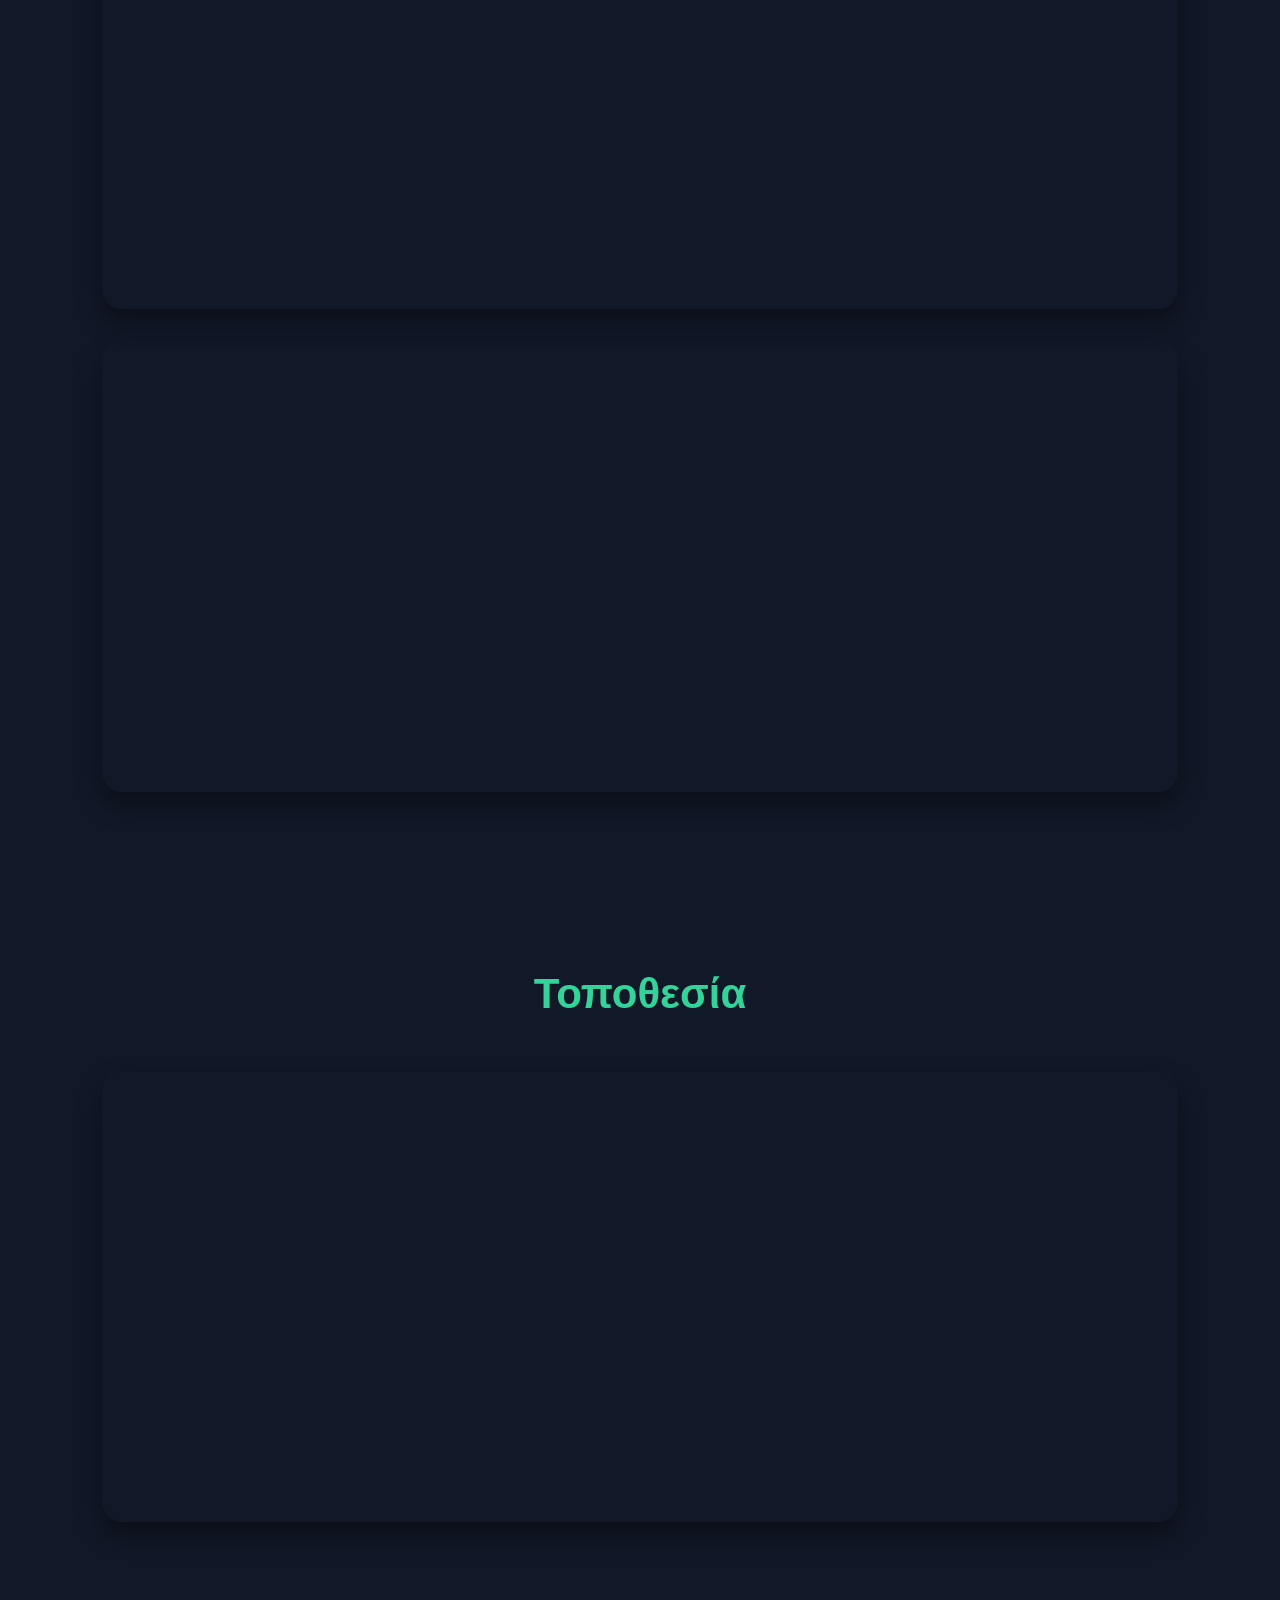
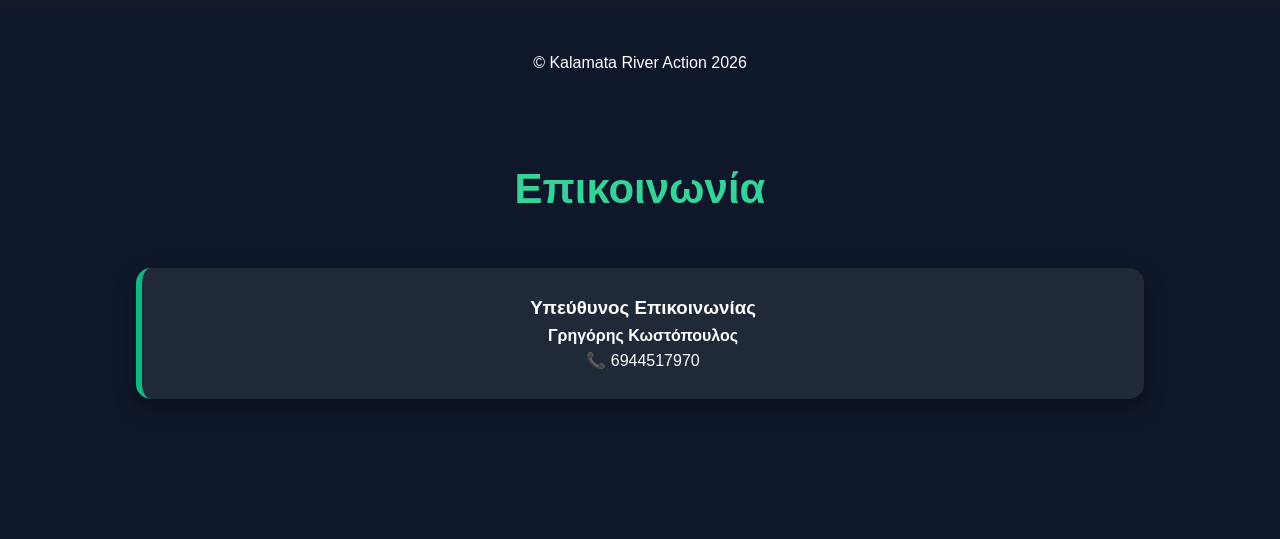
==== commit c443d6cf: "Update index.htm" ====
--- a/index.htm
+++ b/index.htm
@@ -344,16 +344,38 @@
 
     <section id="video">
 
-    <h2>Βίντεο</h2>
-
-    <iframe
-        width="100%"
-        height="500"
-        src="https://www.youtube.com/embed/_czyMM5RpsM?si=IFhXHICwb1guY3zA"
-        title="Kalamata River Action"
-        frameborder="0"
-        allowfullscreen>
-    </iframe>
+<h2></h2>
+
+<iframe
+width="100%"
+height="500"
+src="https://www.youtube.com/embed/_czyMM5RpsM?si=IFhXHICwb1guY3zA"
+title="Video 1"
+frameborder="0"
+allowfullscreen>
+</iframe>
+
+<br><br>
+
+<iframe
+width="100%"
+height="500"
+src="https://www.youtube.com/embed/QHBMhiKll-M?si=Od9koqiZUaoc7ama"
+title="Video 2"
+frameborder="0"
+allowfullscreen>
+</iframe>
+
+<br><br>
+
+<iframe
+width="100%"
+height="500"
+src="https://www.youtube.com/embed/h5bBPiYAvVg?si=V136FID8bwtvgQvu"
+title="Video 3"
+frameborder="0"
+allowfullscreen>
+</iframe>
 
 </section>
     
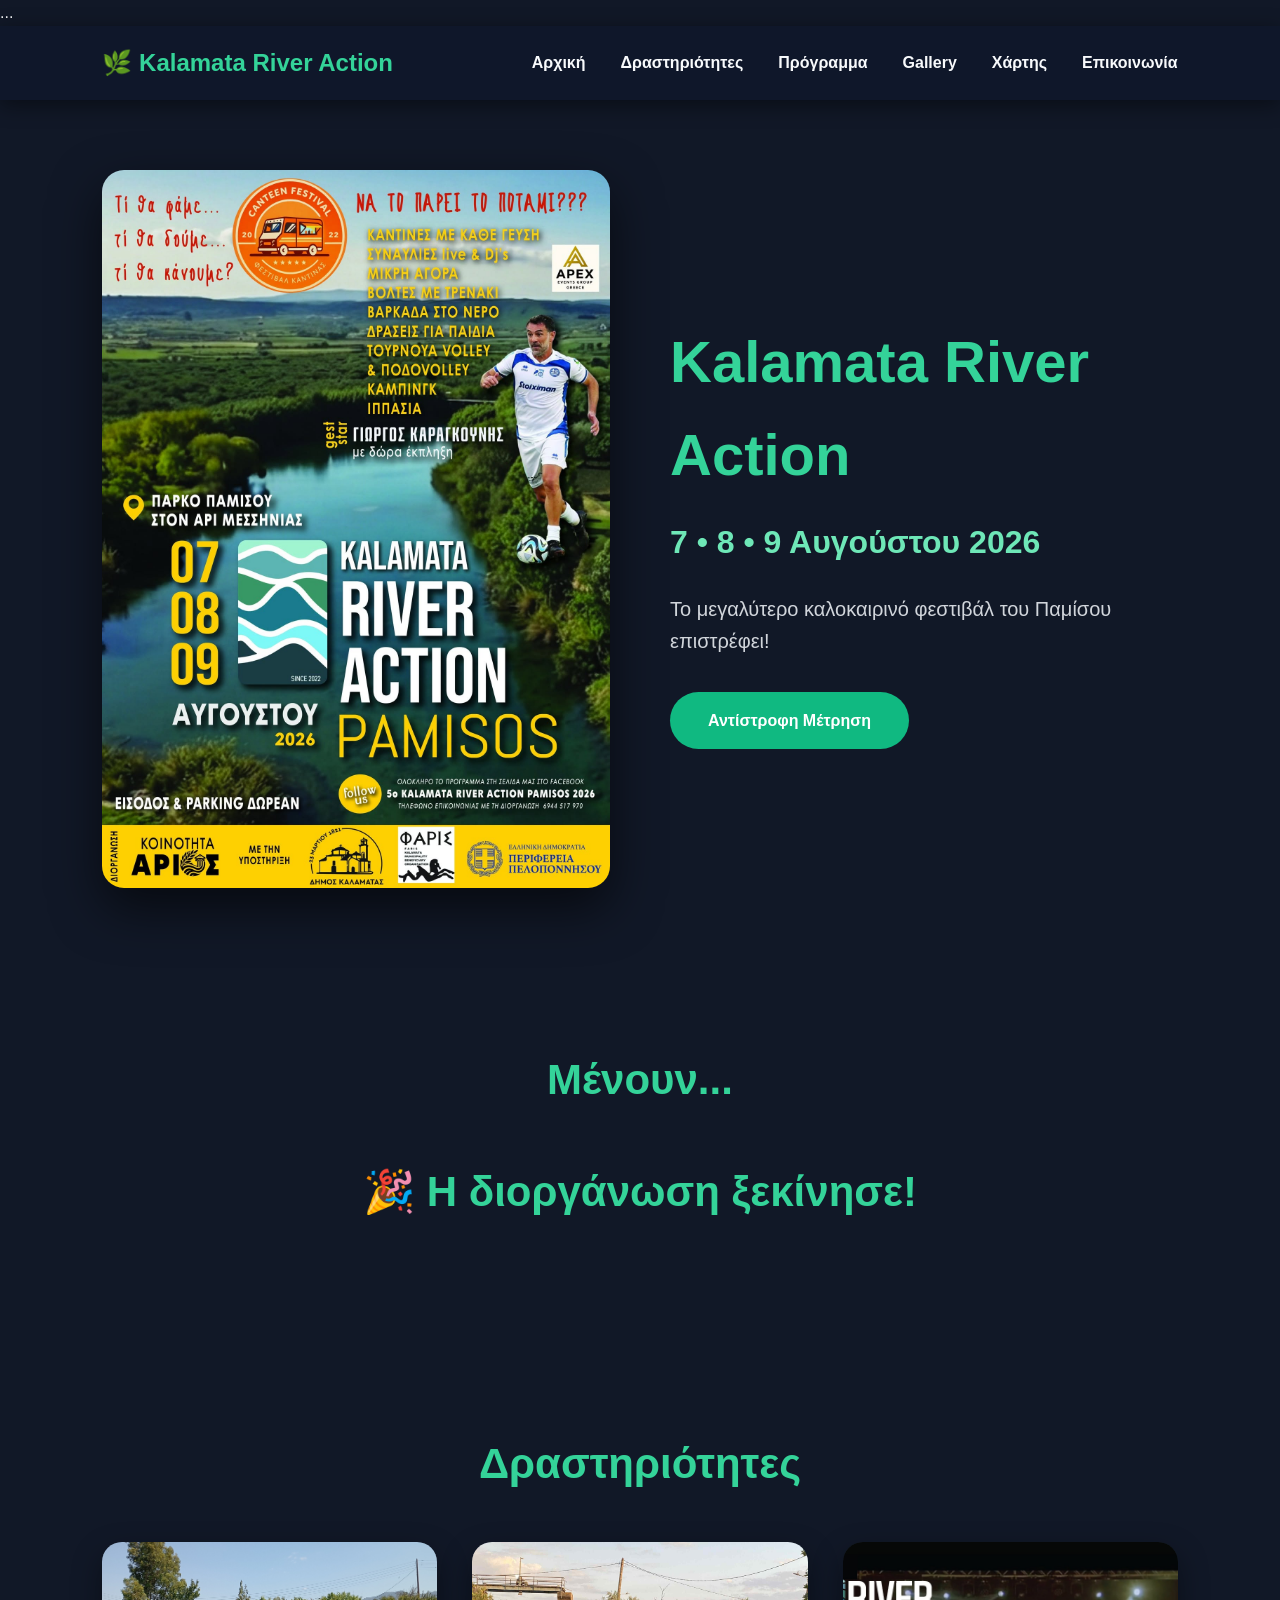
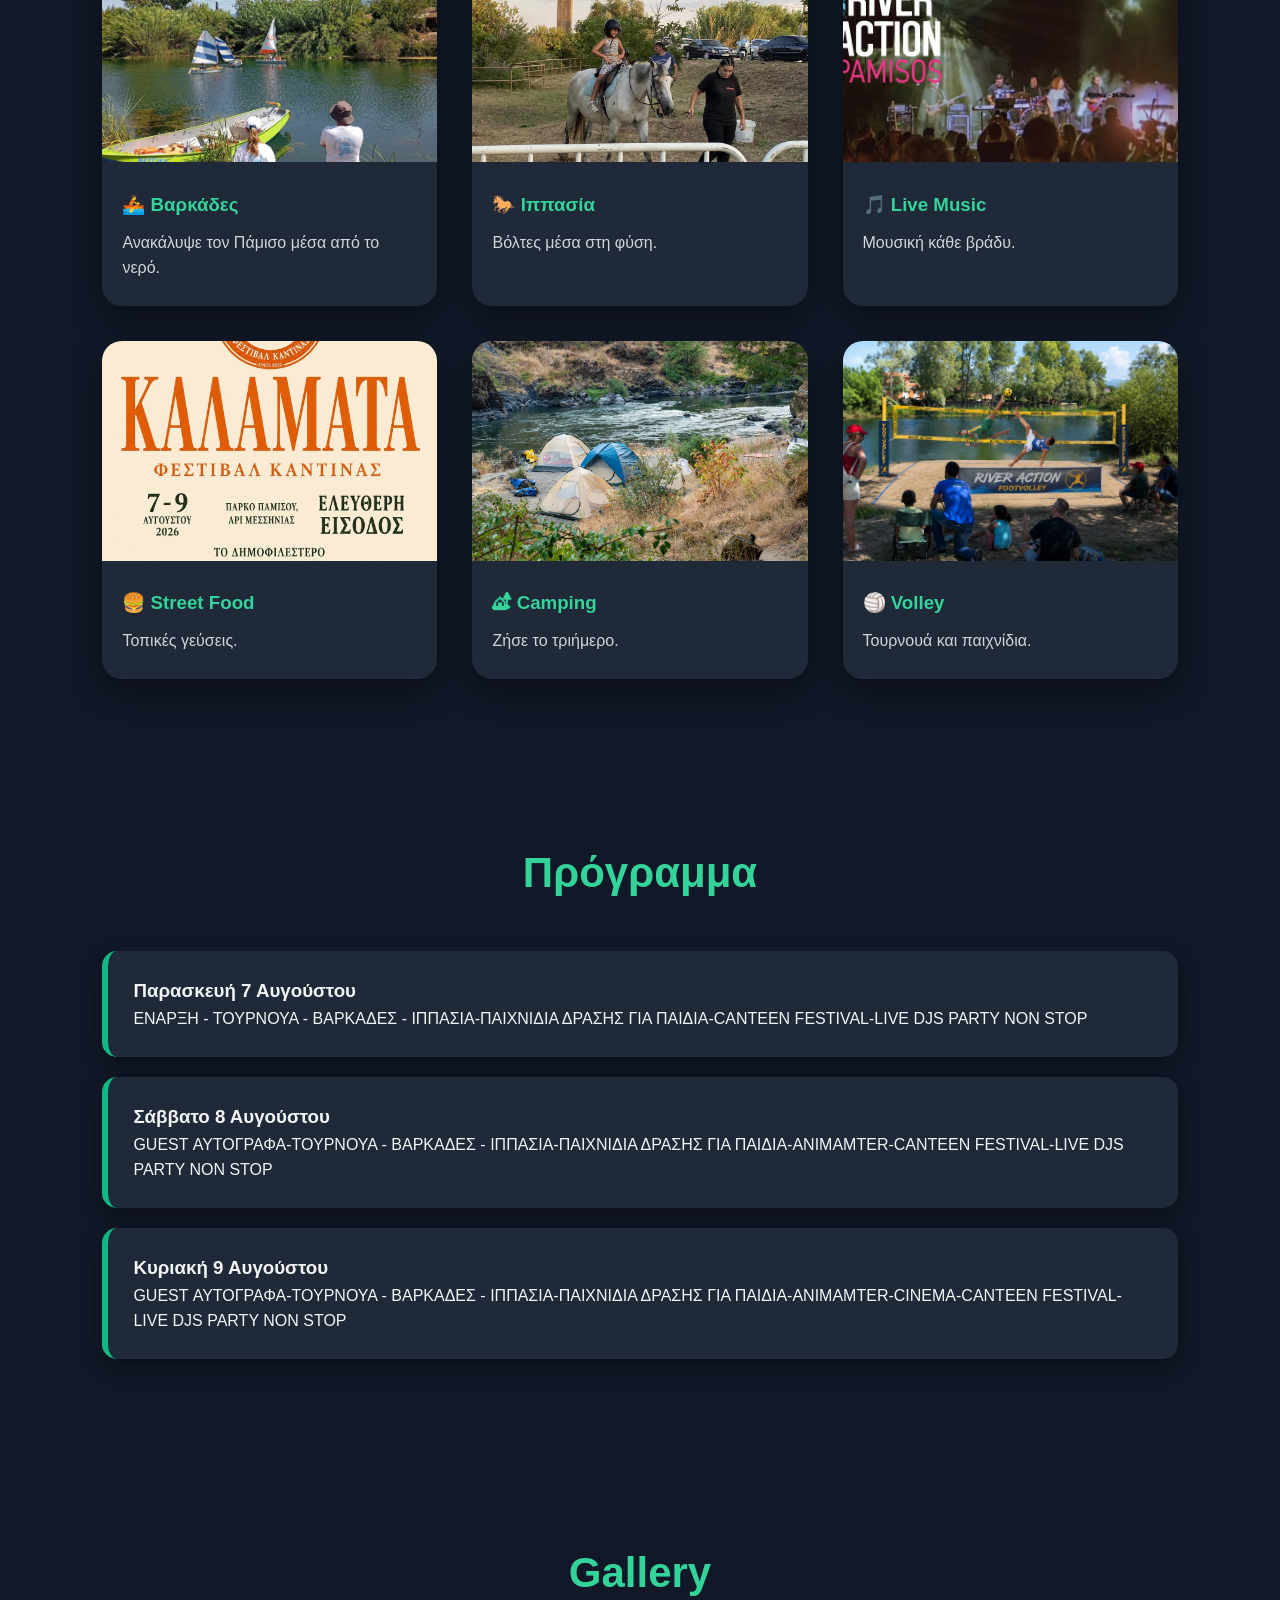
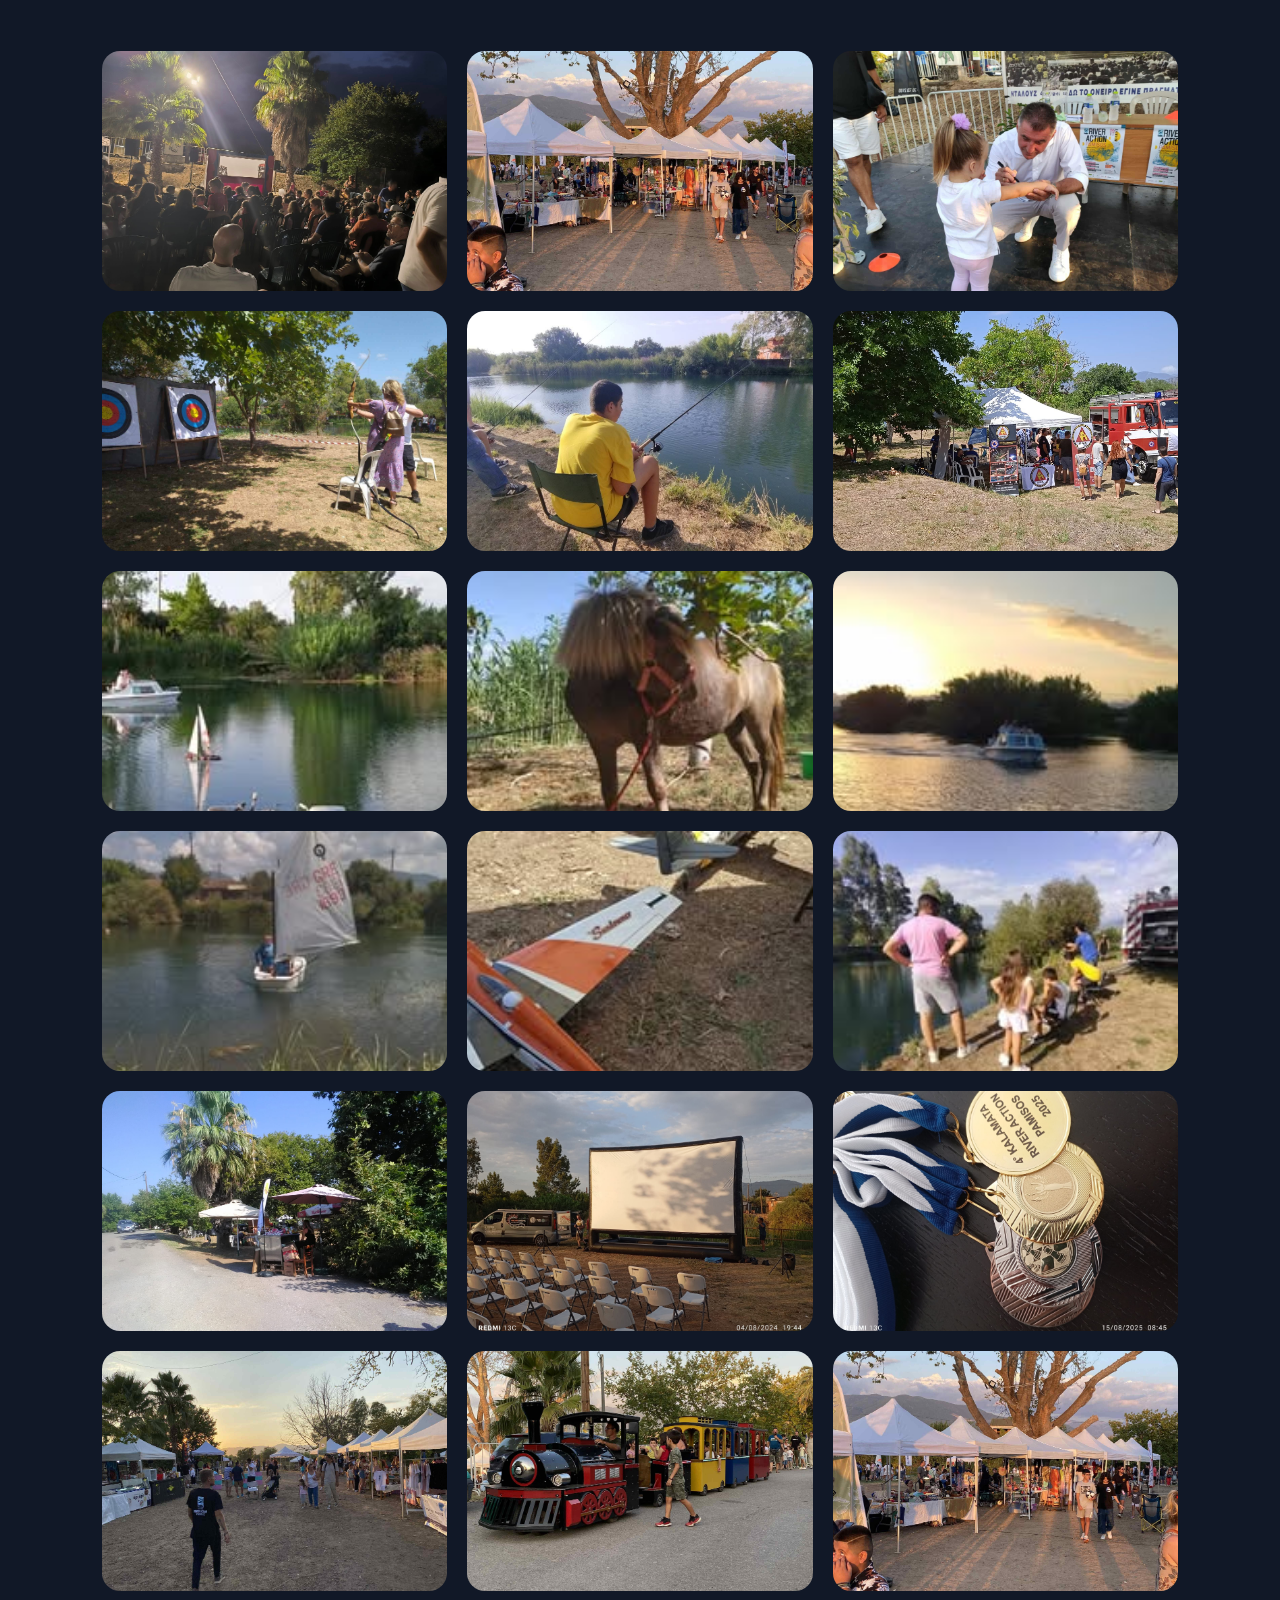
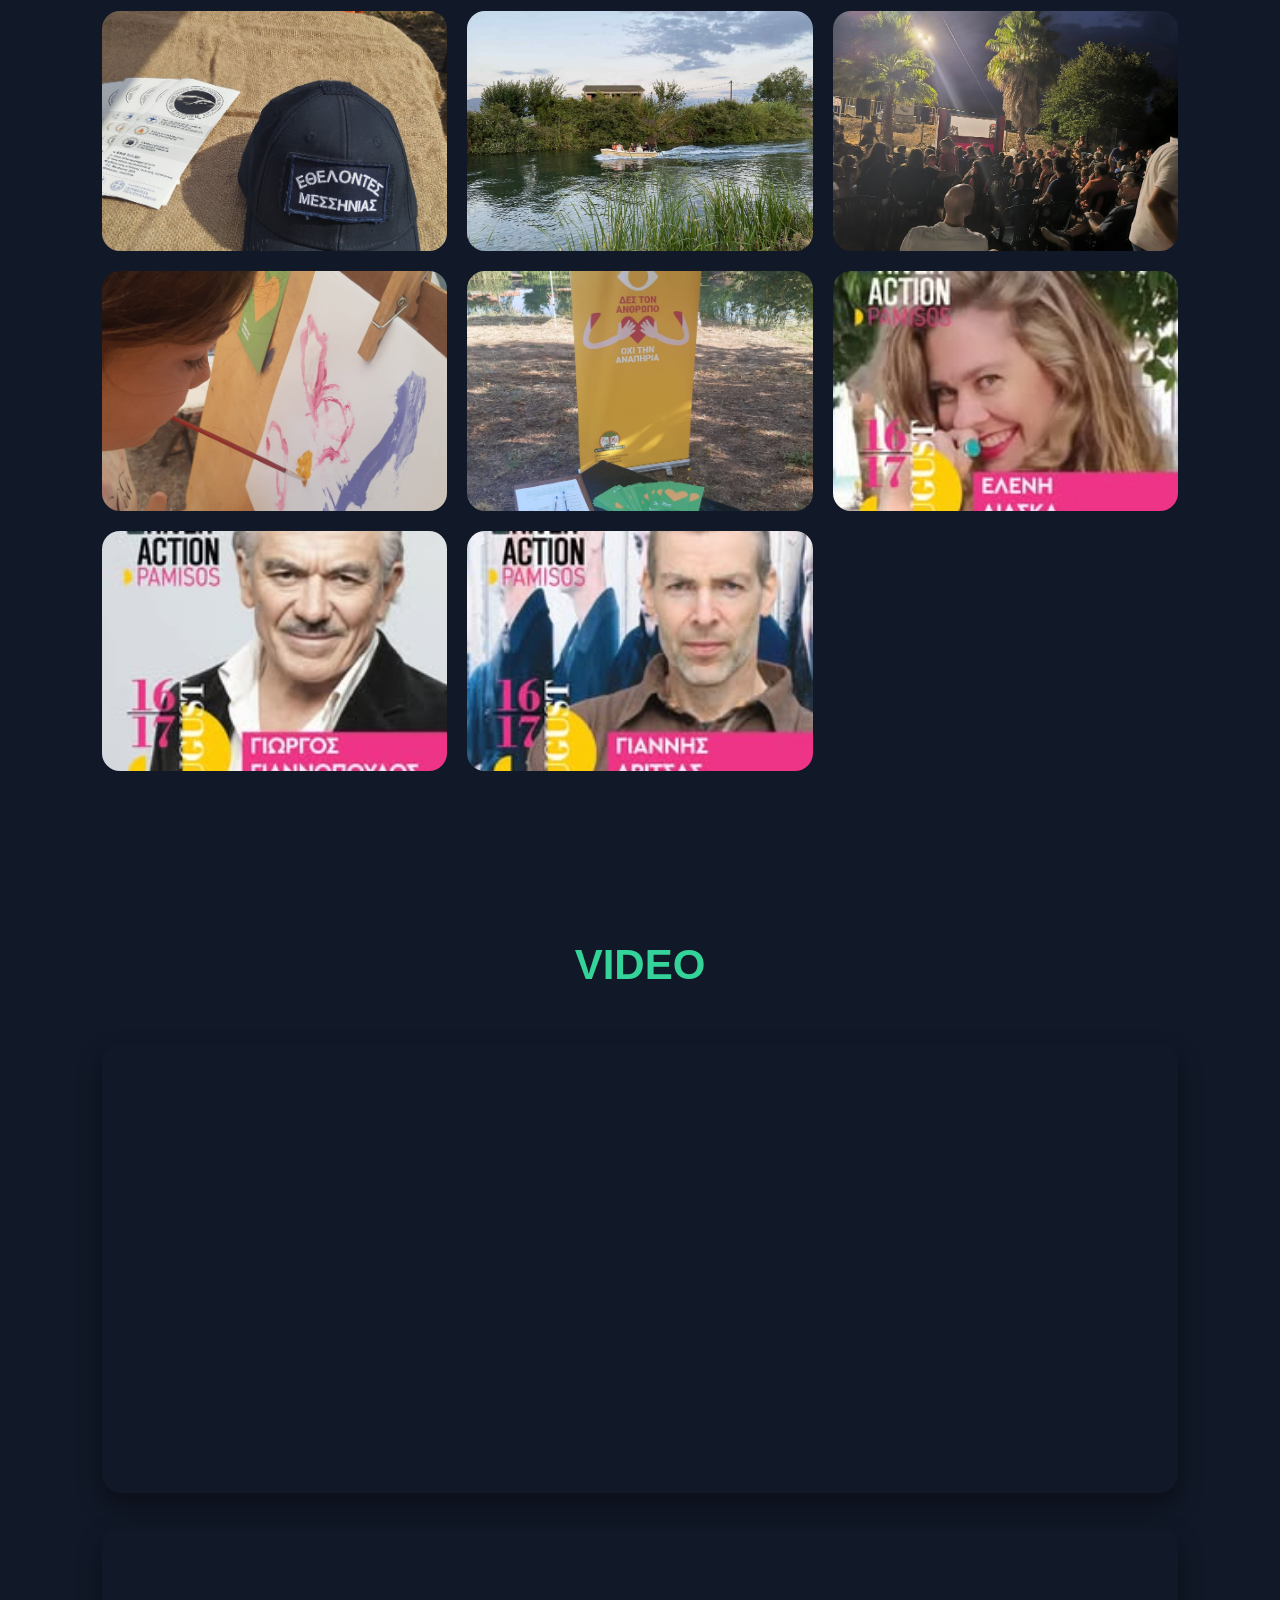
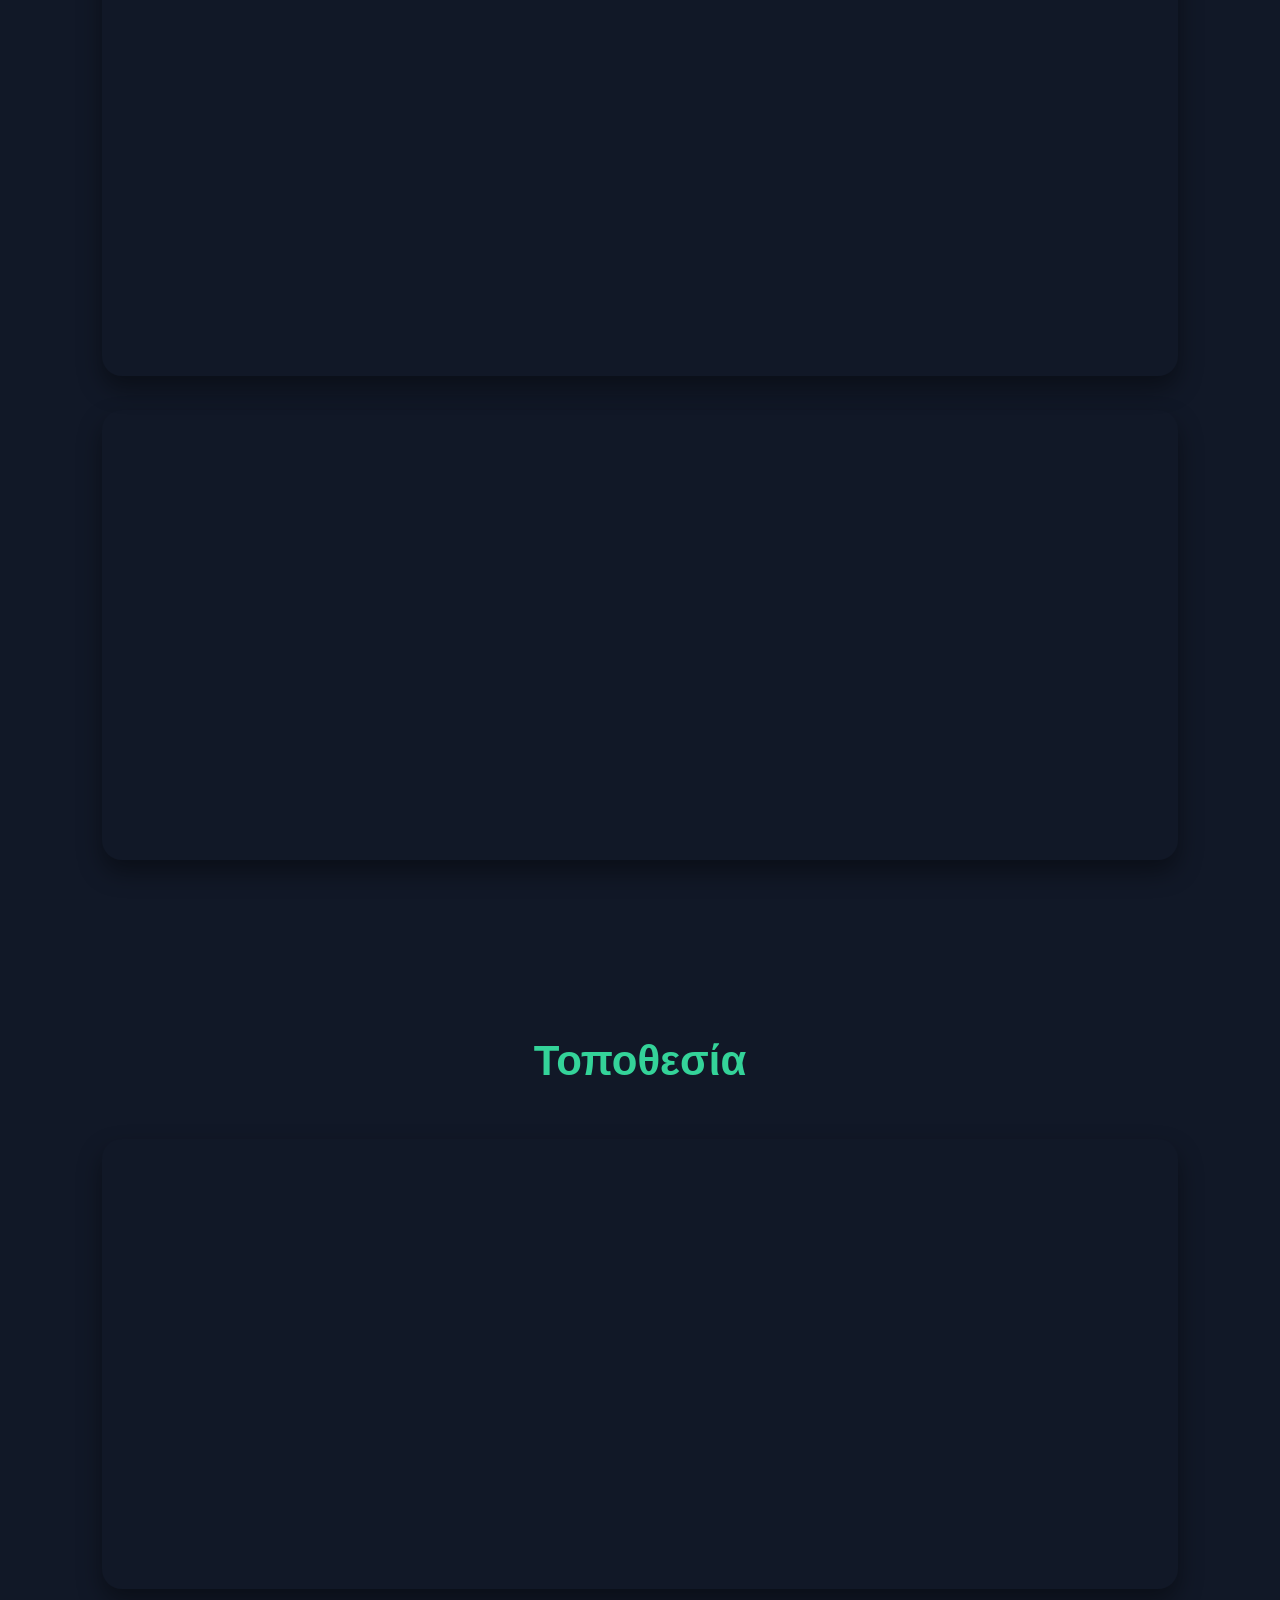
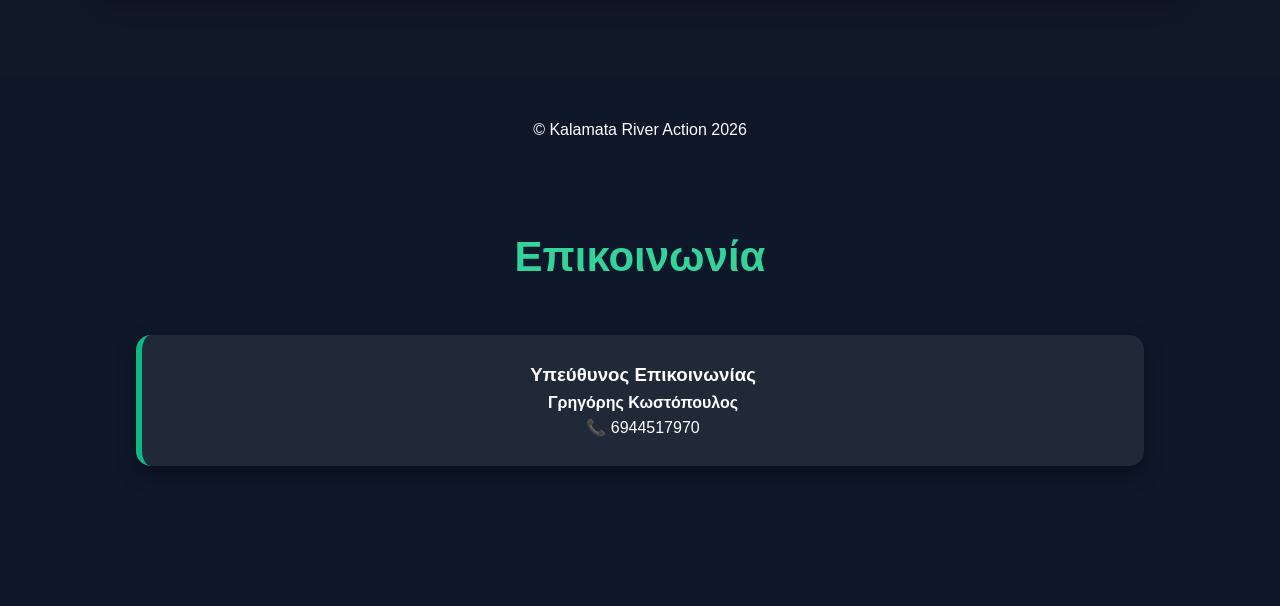
==== commit d267b901: "Update index.htm" ====
--- a/index.htm
+++ b/index.htm
@@ -344,7 +344,7 @@
 
     <section id="video">
 
-<h2></h2>
+<h2>VIDEO</h2>
 
 <iframe
 width="100%"
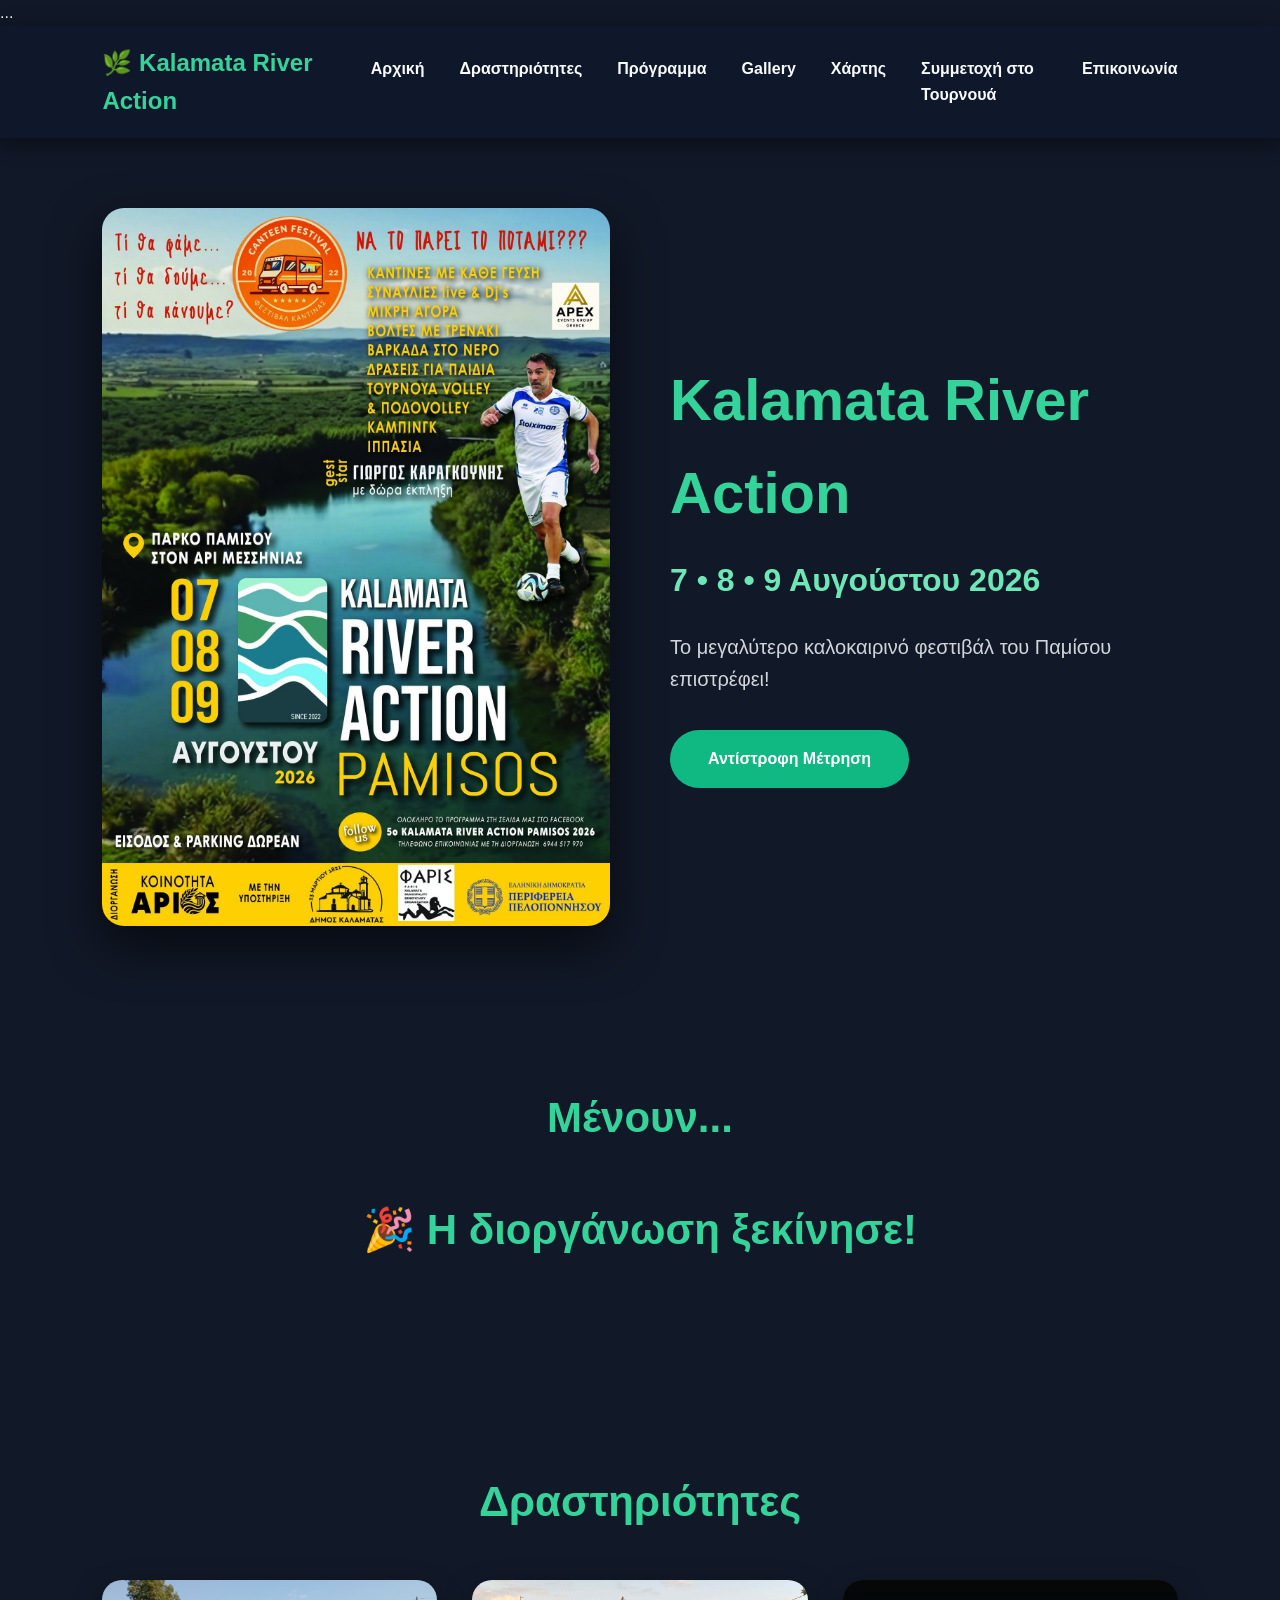
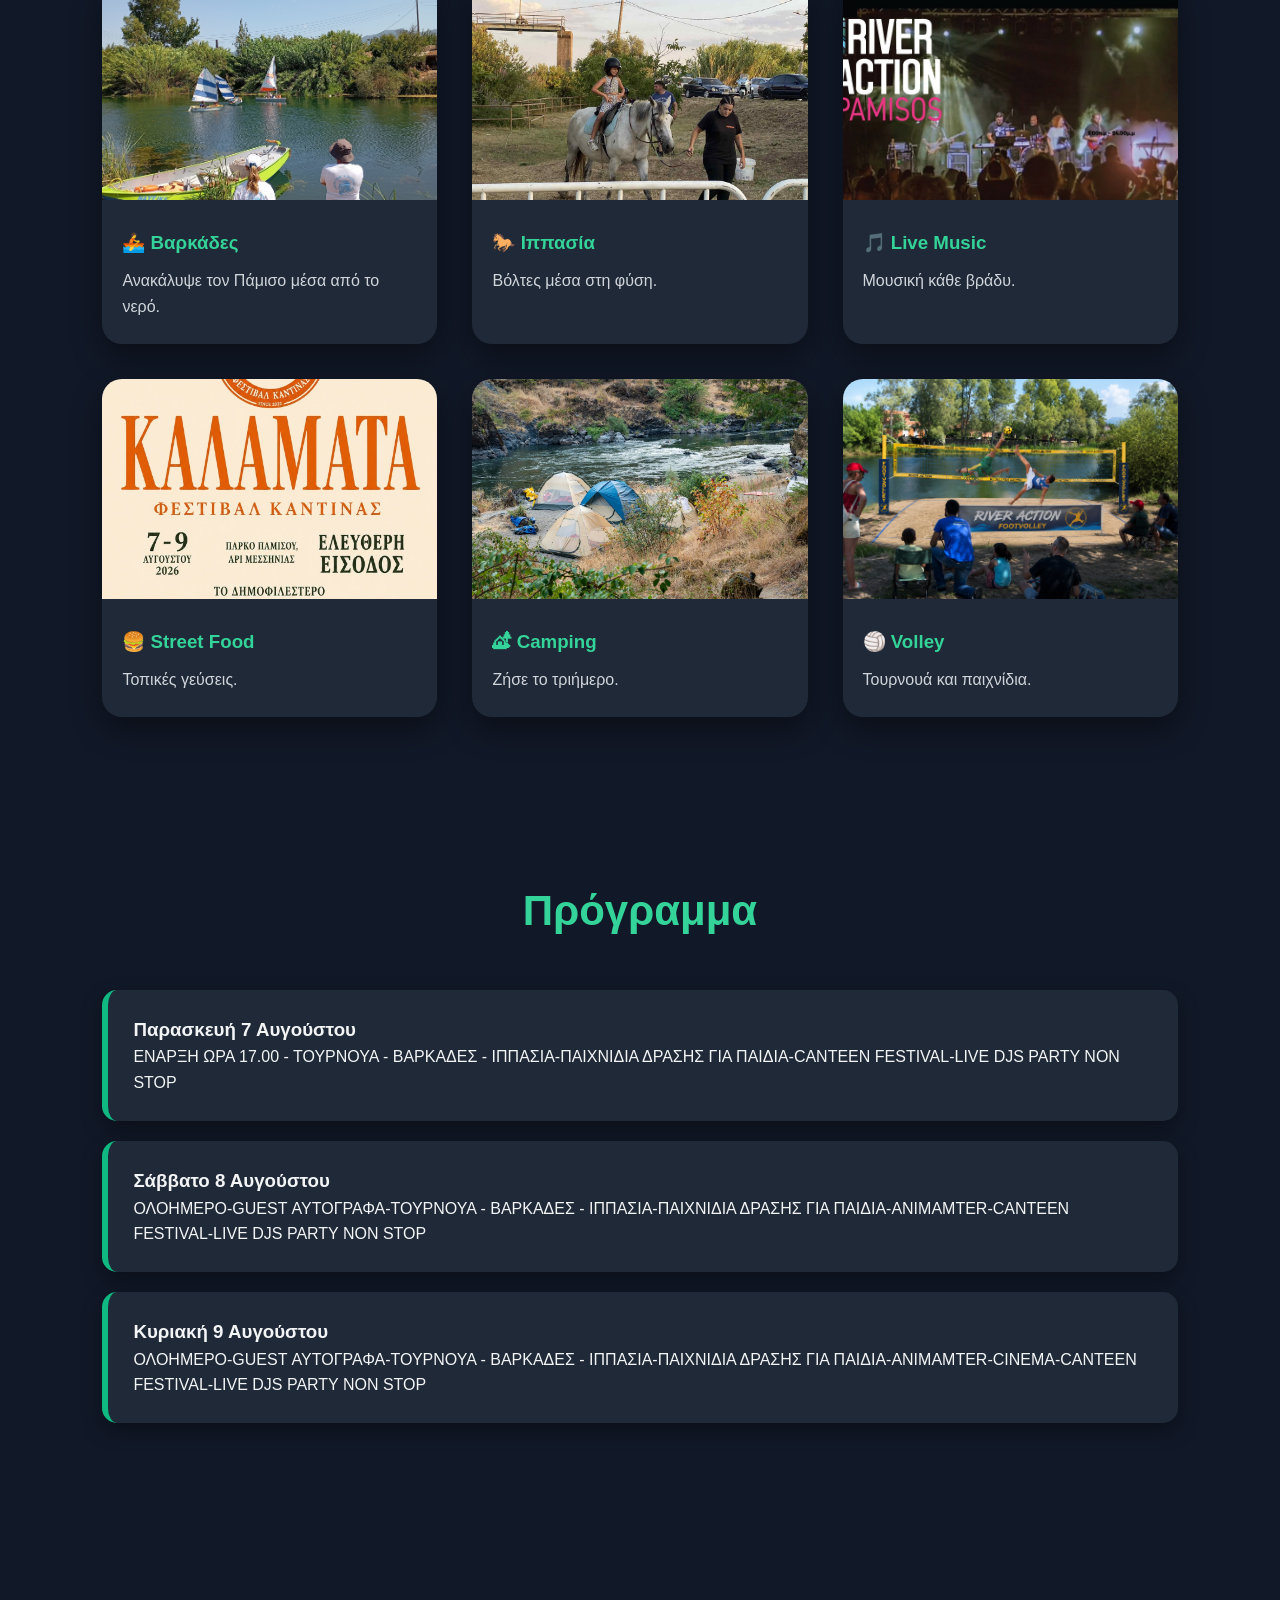
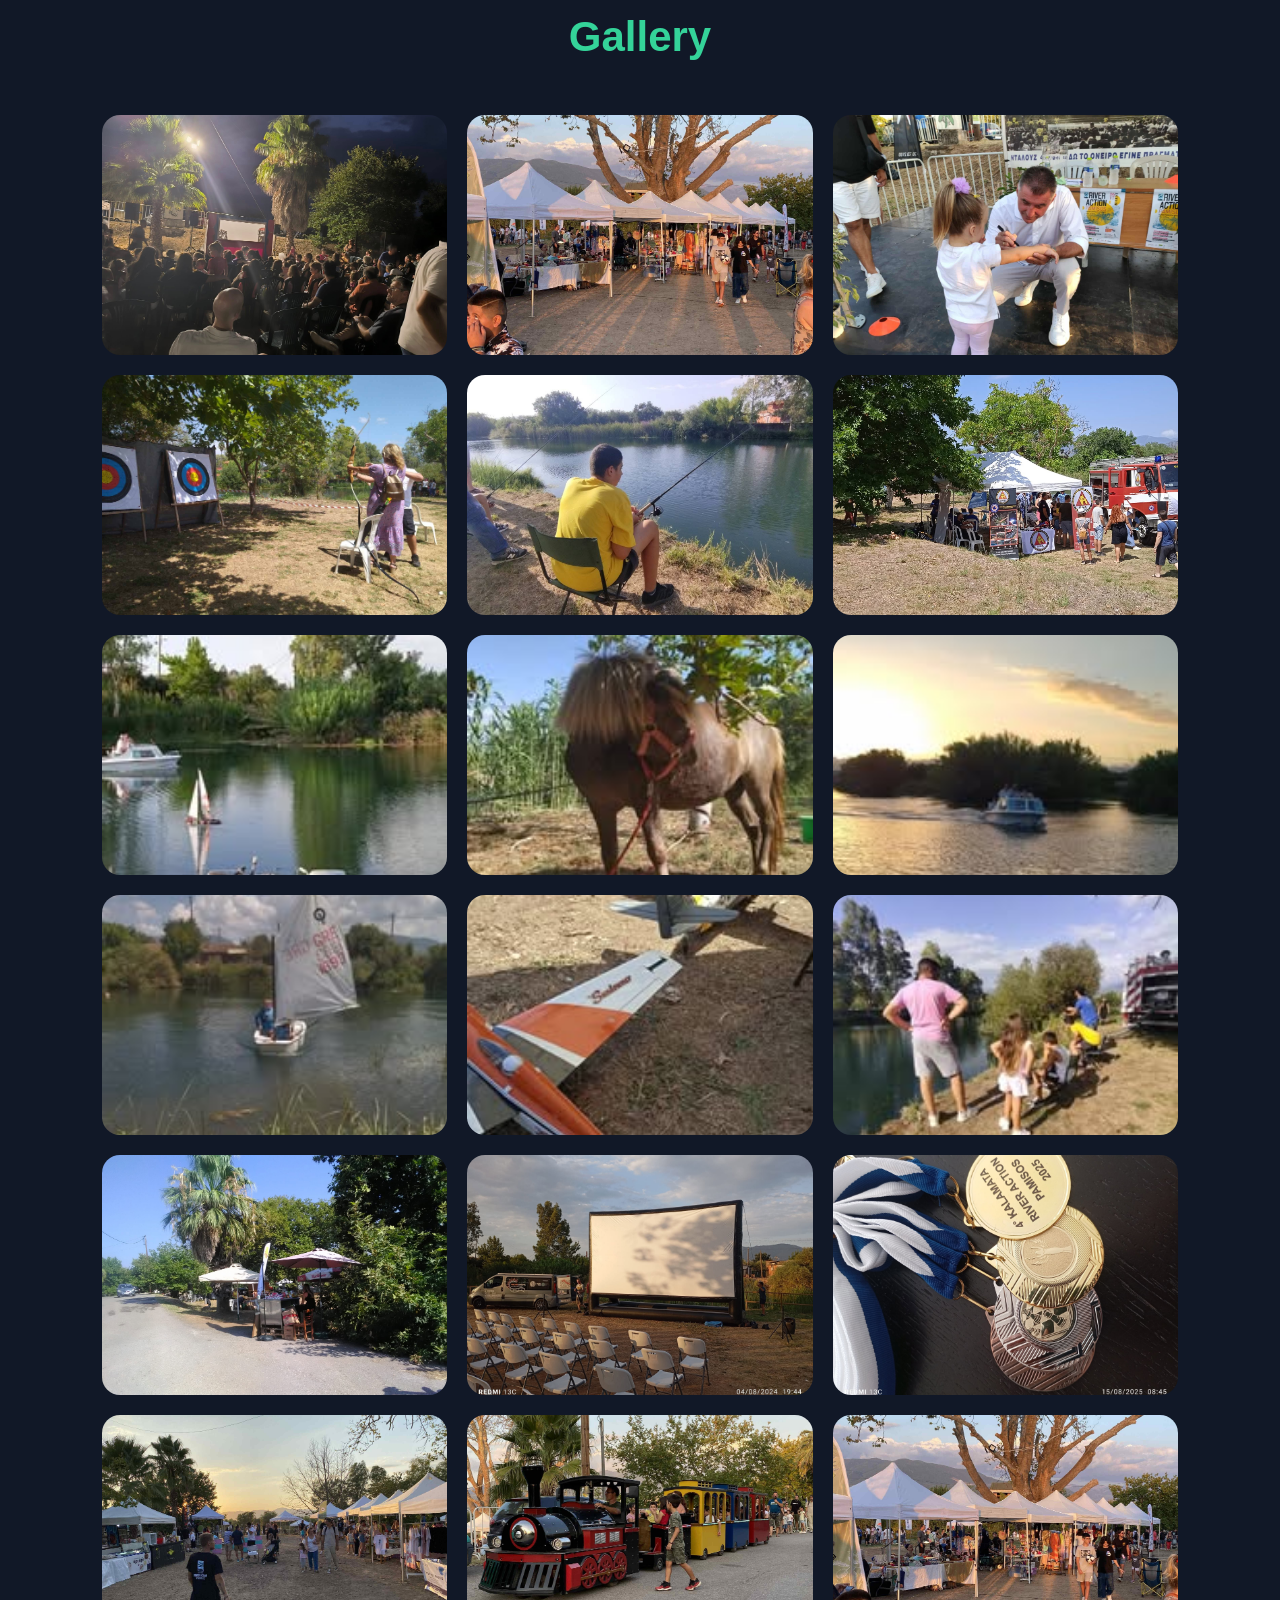
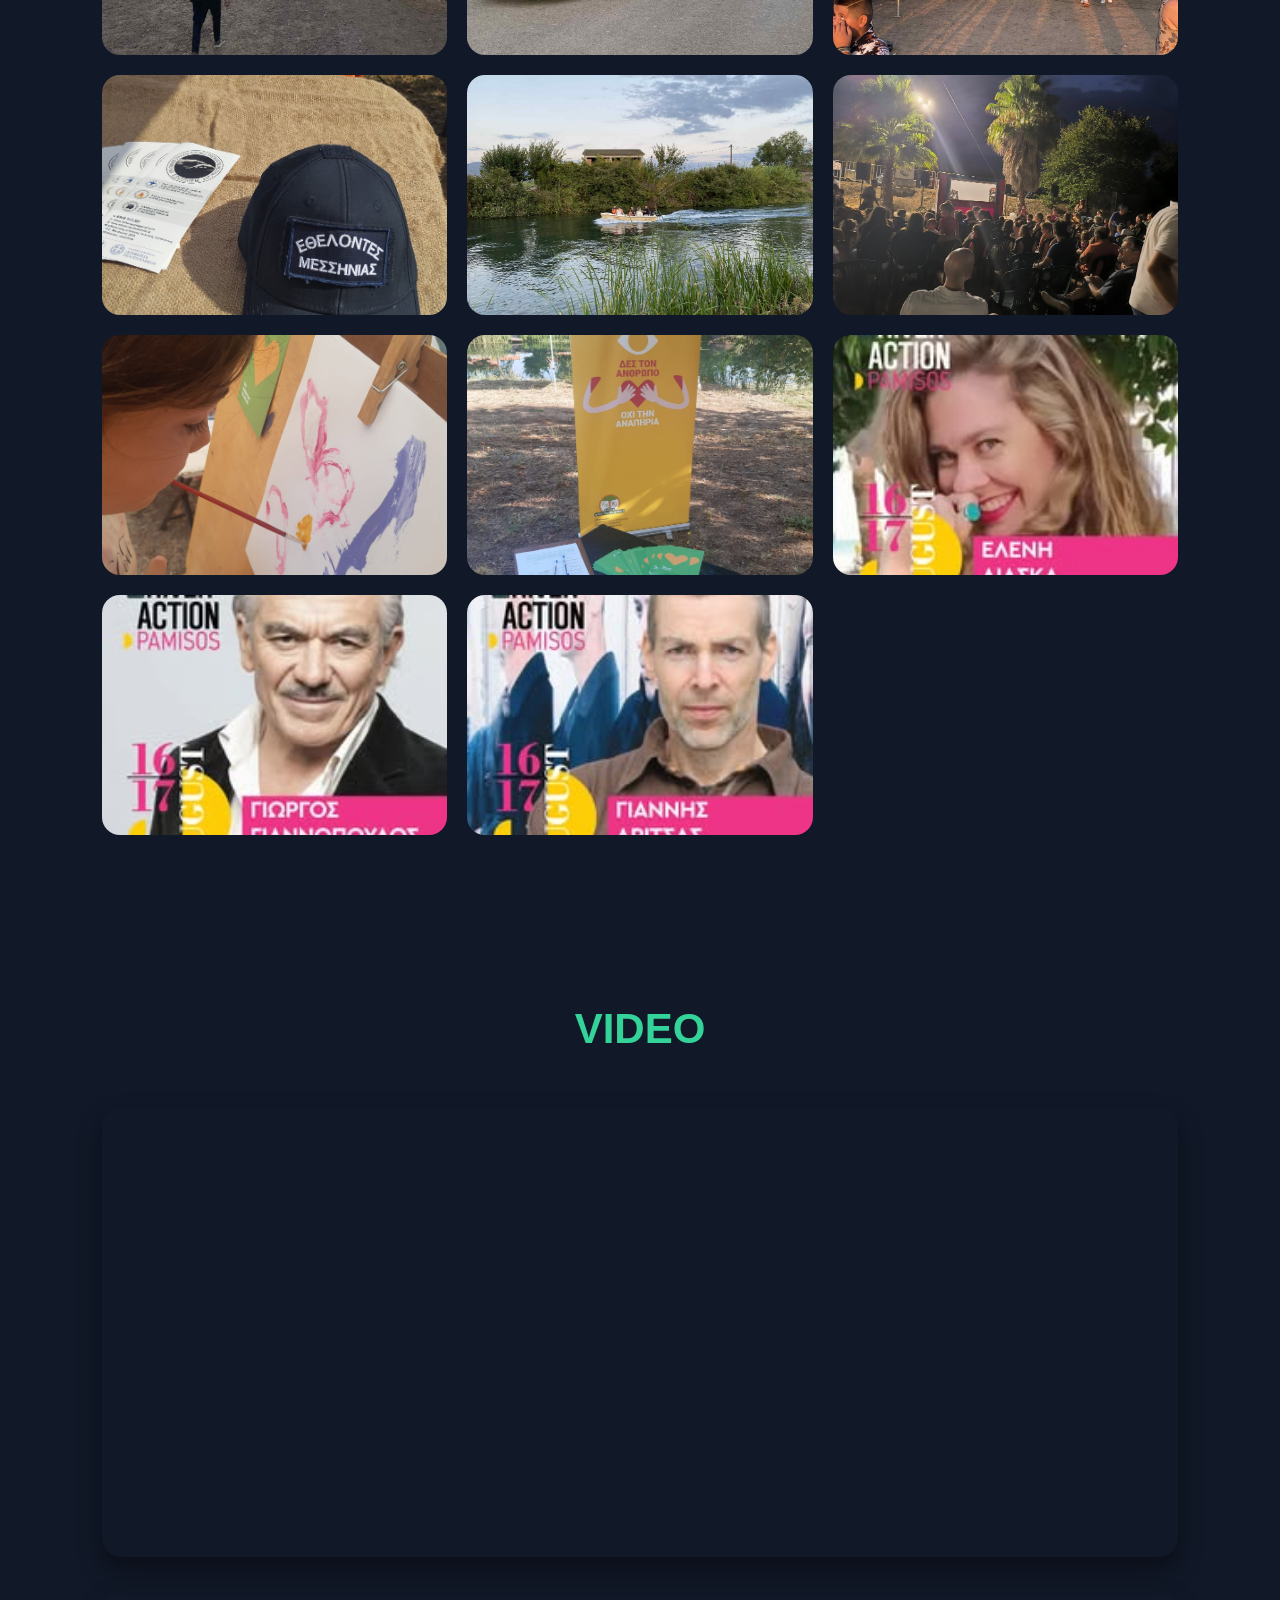
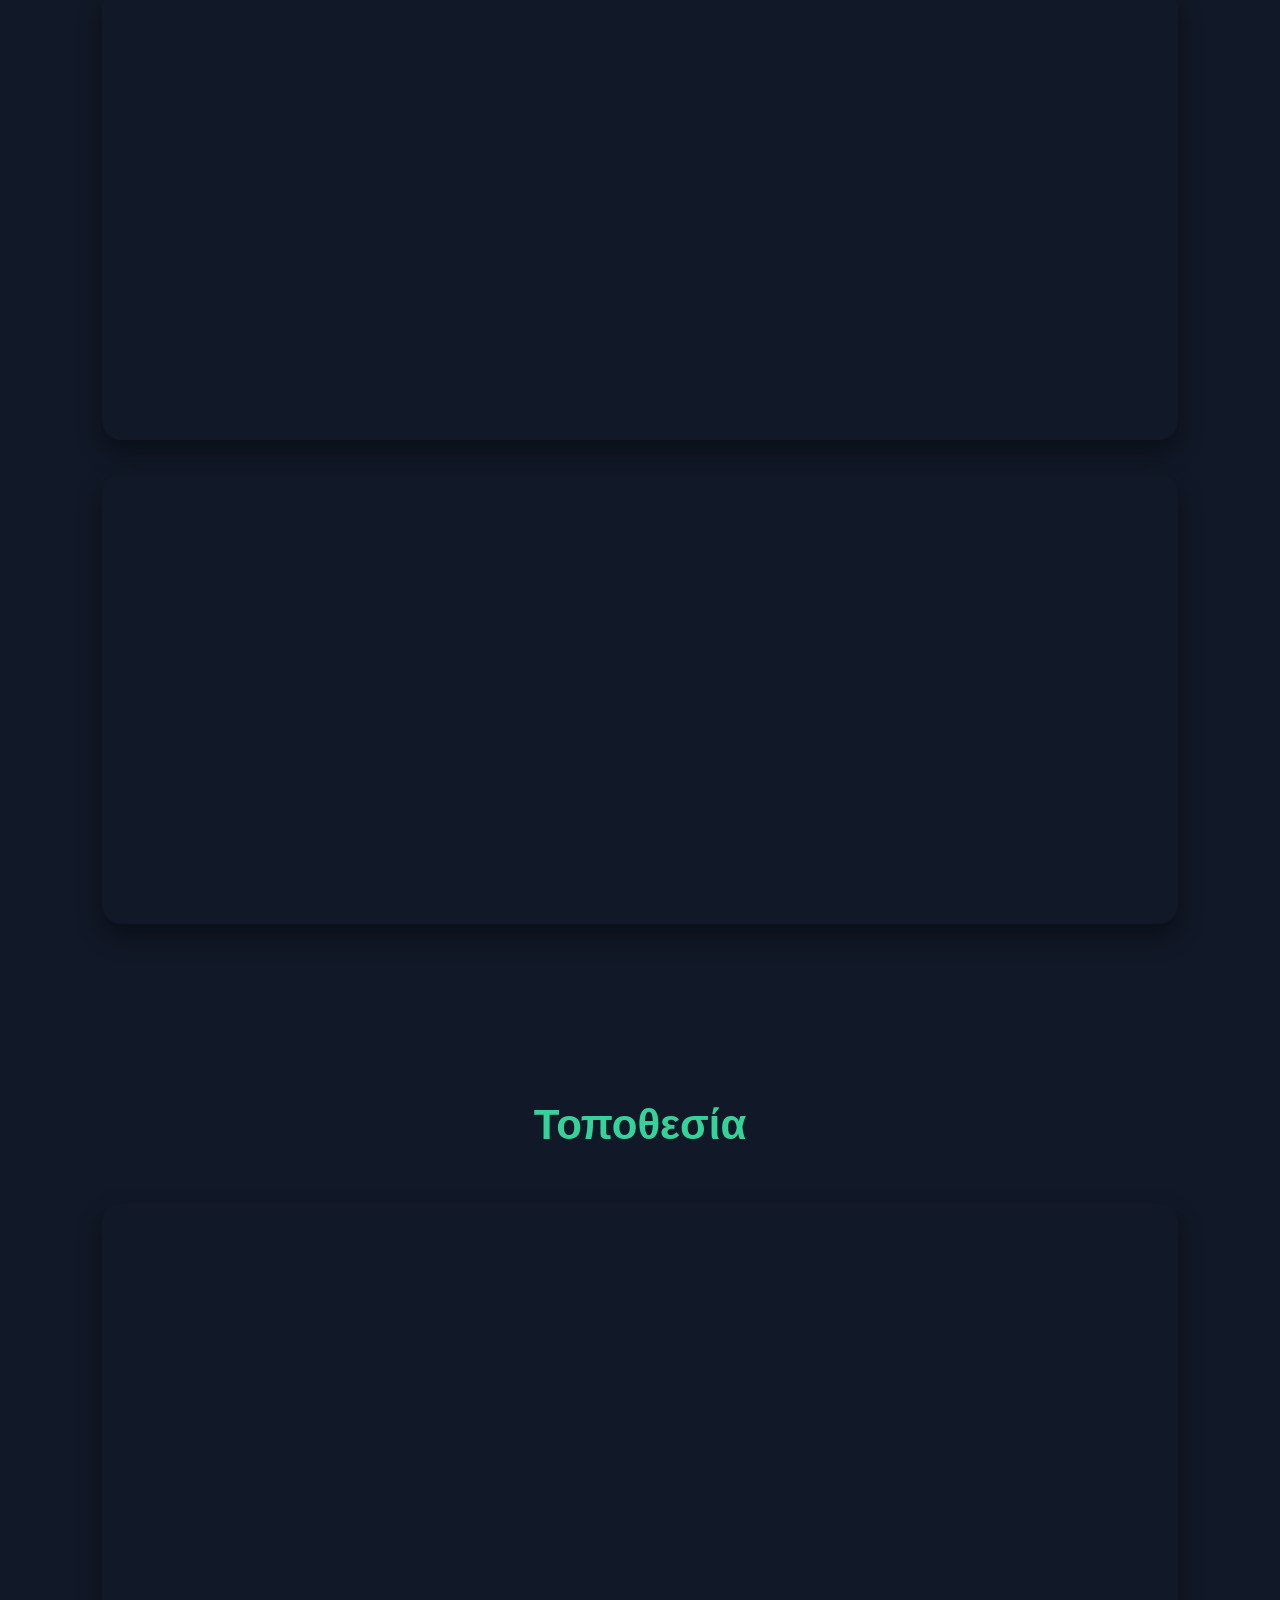
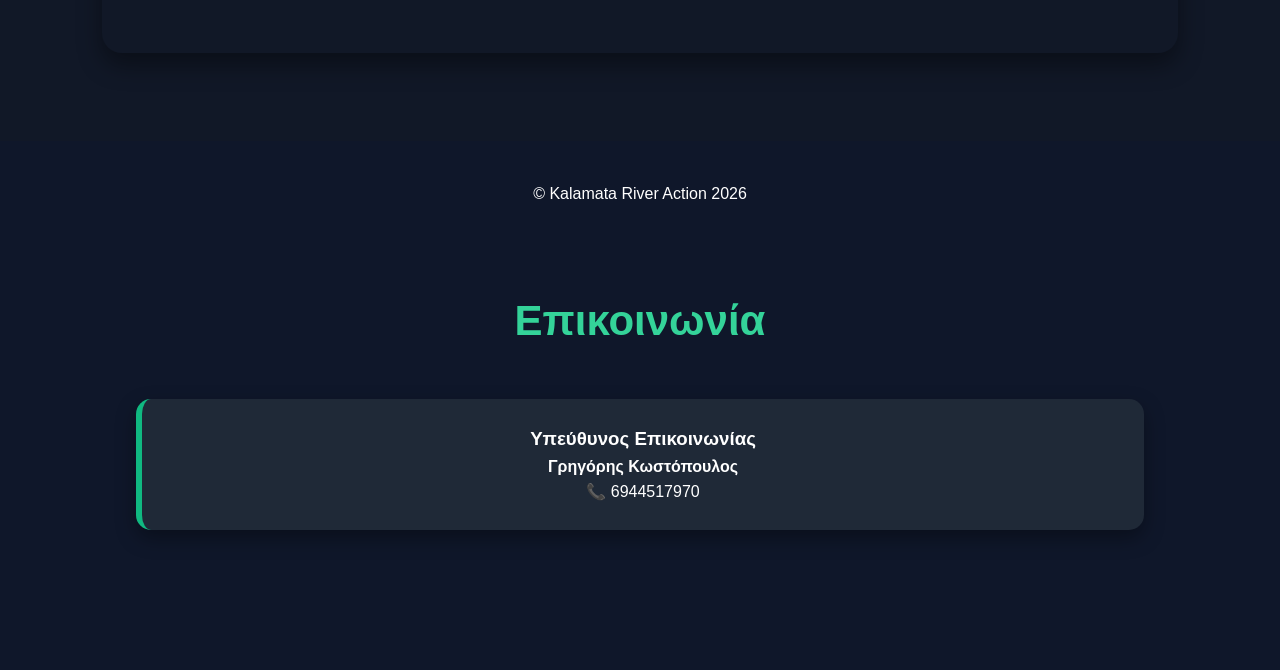
==== commit 969994cb: "Update index.htm" ====
--- a/index.htm
+++ b/index.htm
@@ -39,6 +39,8 @@
 
 <li><a href="#map">Χάρτης</a></li>
 
+<li><a href="#contact">Συμμετοχή στο Τουρνουά</a></li>
+
 <li><a href="#contact">Επικοινωνία</a></li>
 
 </ul>
@@ -242,7 +244,7 @@
 
 <p>
 
-ΕΝΑΡΞΗ - ΤΟΥΡΝΟΥΑ - ΒΑΡΚΑΔΕΣ - ΙΠΠΑΣΙΑ-ΠΑΙΧΝΙΔΙΑ ΔΡΑΣΗΣ ΓΙΑ ΠΑΙΔΙΑ-CANTEEN FESTIVAL-LIVE DJS PARTY NON STOP
+ΕΝΑΡΞΗ ΩΡΑ 17.00 - ΤΟΥΡΝΟΥΑ - ΒΑΡΚΑΔΕΣ - ΙΠΠΑΣΙΑ-ΠΑΙΧΝΙΔΙΑ ΔΡΑΣΗΣ ΓΙΑ ΠΑΙΔΙΑ-CANTEEN FESTIVAL-LIVE DJS PARTY NON STOP
 
 </p>
 
@@ -254,7 +256,7 @@
 
 <p>
 
-GUEST ΑΥΤΟΓΡΑΦΑ-ΤΟΥΡΝΟΥΑ - ΒΑΡΚΑΔΕΣ - ΙΠΠΑΣΙΑ-ΠΑΙΧΝΙΔΙΑ ΔΡΑΣΗΣ ΓΙΑ ΠΑΙΔΙΑ-ANIMAMTER-CANTEEN FESTIVAL-LIVE DJS PARTY NON STOP
+ΟΛΟΗΜΕΡΟ-GUEST ΑΥΤΟΓΡΑΦΑ-ΤΟΥΡΝΟΥΑ - ΒΑΡΚΑΔΕΣ - ΙΠΠΑΣΙΑ-ΠΑΙΧΝΙΔΙΑ ΔΡΑΣΗΣ ΓΙΑ ΠΑΙΔΙΑ-ANIMAMTER-CANTEEN FESTIVAL-LIVE DJS PARTY NON STOP
 
 </p>
 
@@ -267,7 +269,7 @@
 <p>
 
 
-GUEST ΑΥΤΟΓΡΑΦΑ-ΤΟΥΡΝΟΥΑ - ΒΑΡΚΑΔΕΣ - ΙΠΠΑΣΙΑ-ΠΑΙΧΝΙΔΙΑ ΔΡΑΣΗΣ ΓΙΑ ΠΑΙΔΙΑ-ANIMAMTER-CINEMA-CANTEEN FESTIVAL-LIVE DJS PARTY NON STOP
+ΟΛΟΗΜΕΡΟ-GUEST ΑΥΤΟΓΡΑΦΑ-ΤΟΥΡΝΟΥΑ - ΒΑΡΚΑΔΕΣ - ΙΠΠΑΣΙΑ-ΠΑΙΧΝΙΔΙΑ ΔΡΑΣΗΣ ΓΙΑ ΠΑΙΔΙΑ-ANIMAMTER-CINEMA-CANTEEN FESTIVAL-LIVE DJS PARTY NON STOP
 
 </p>
 
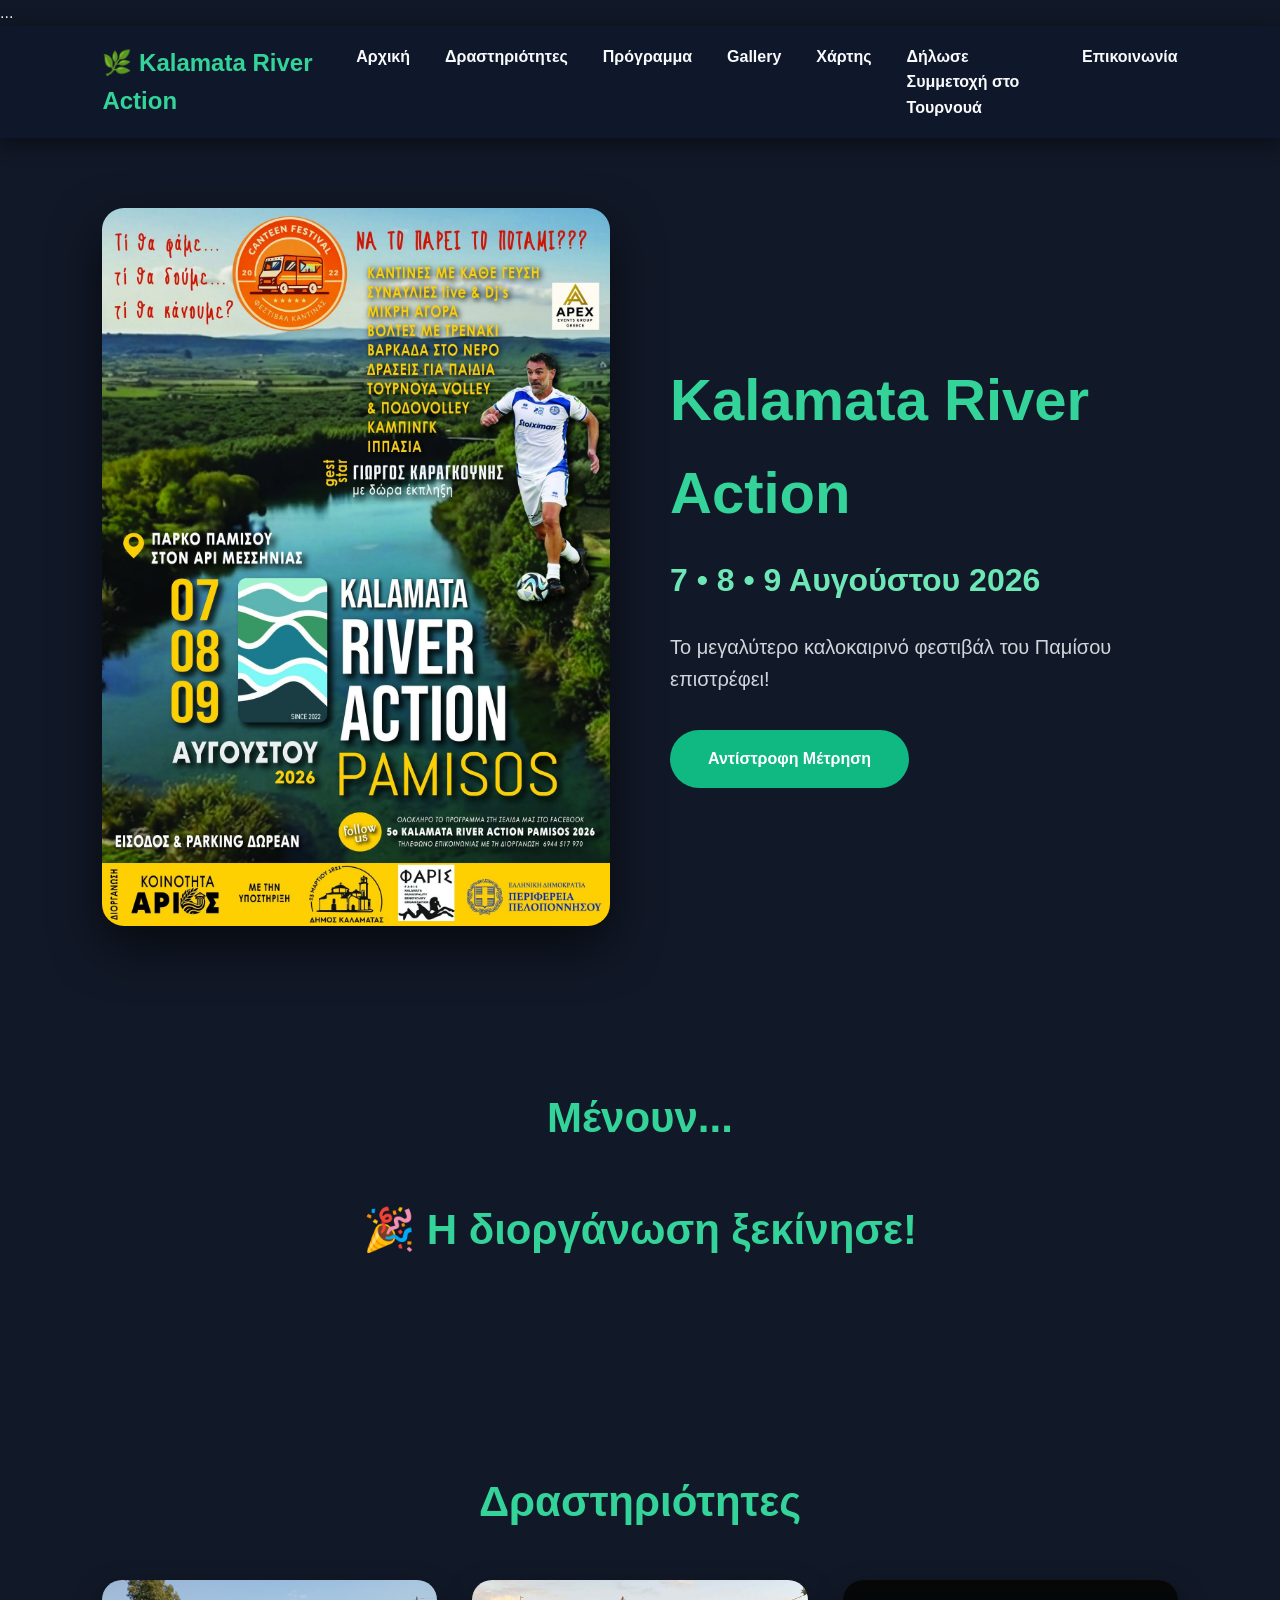
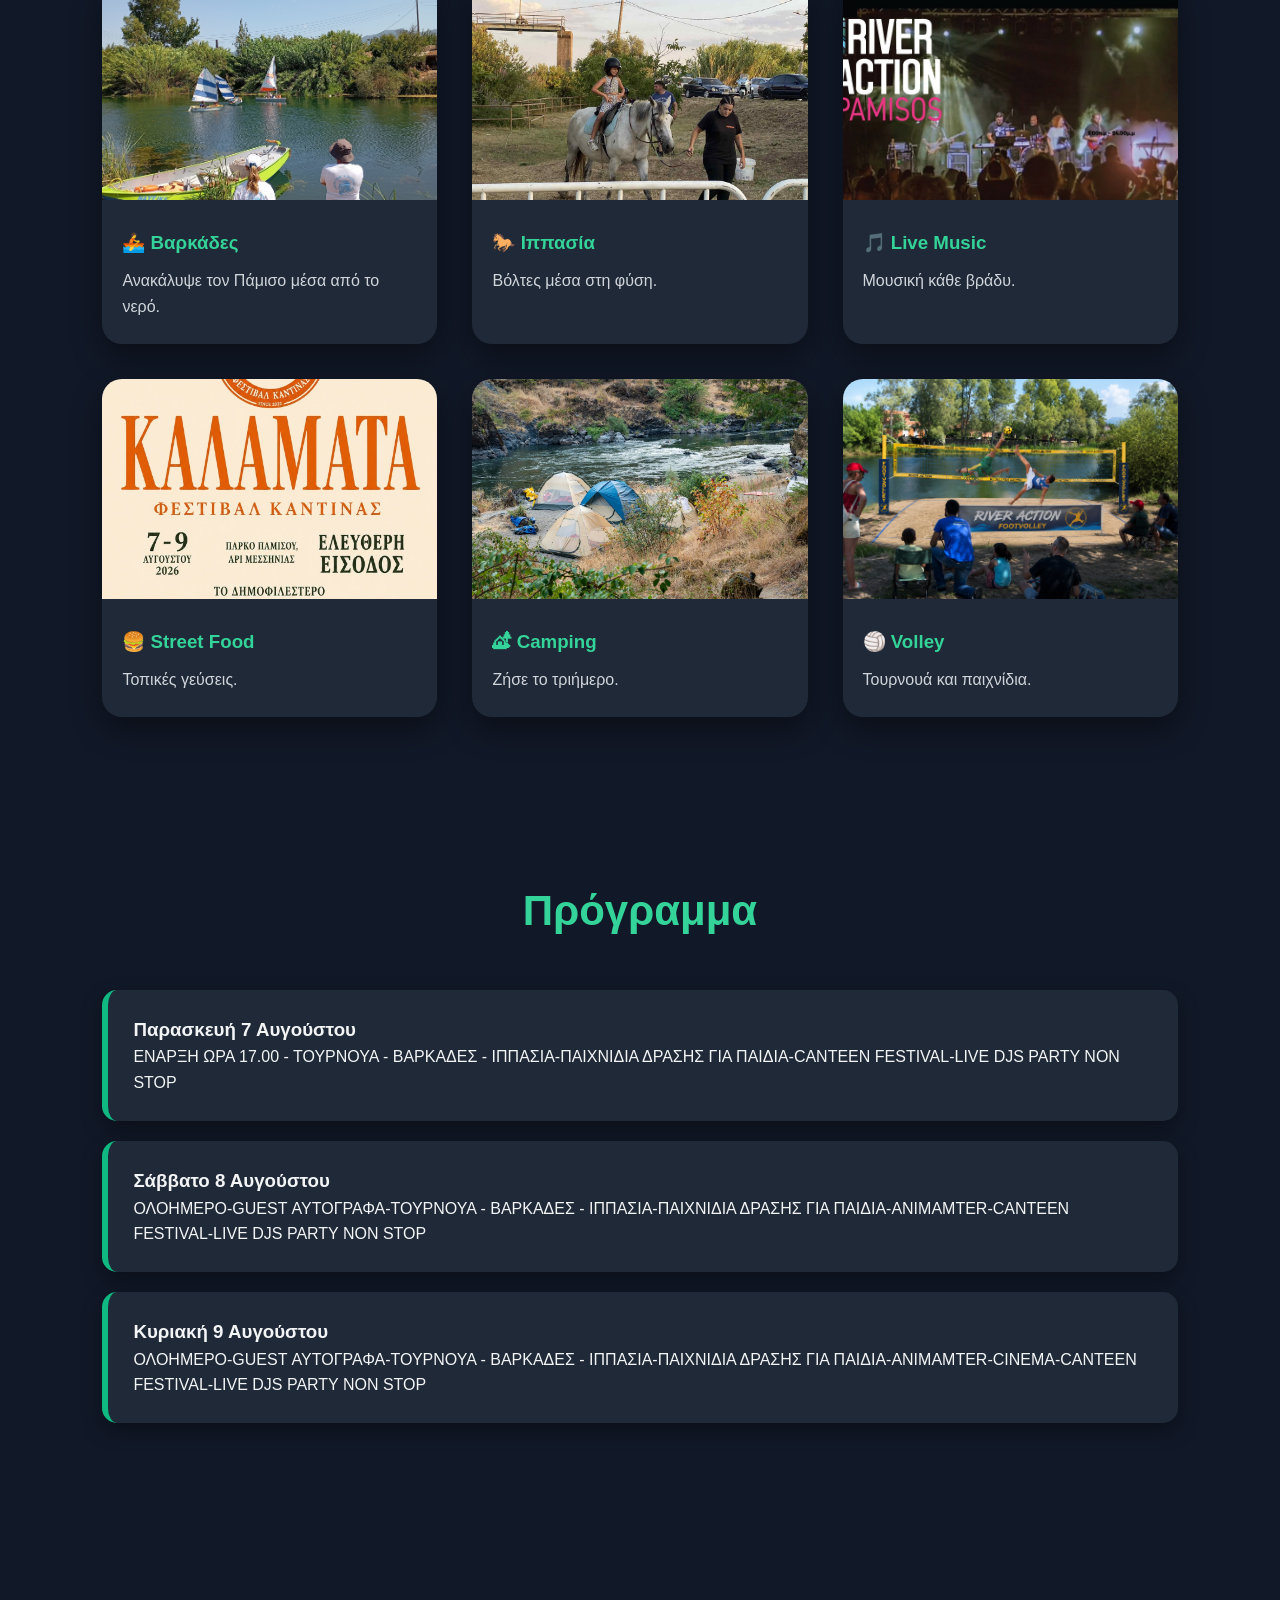
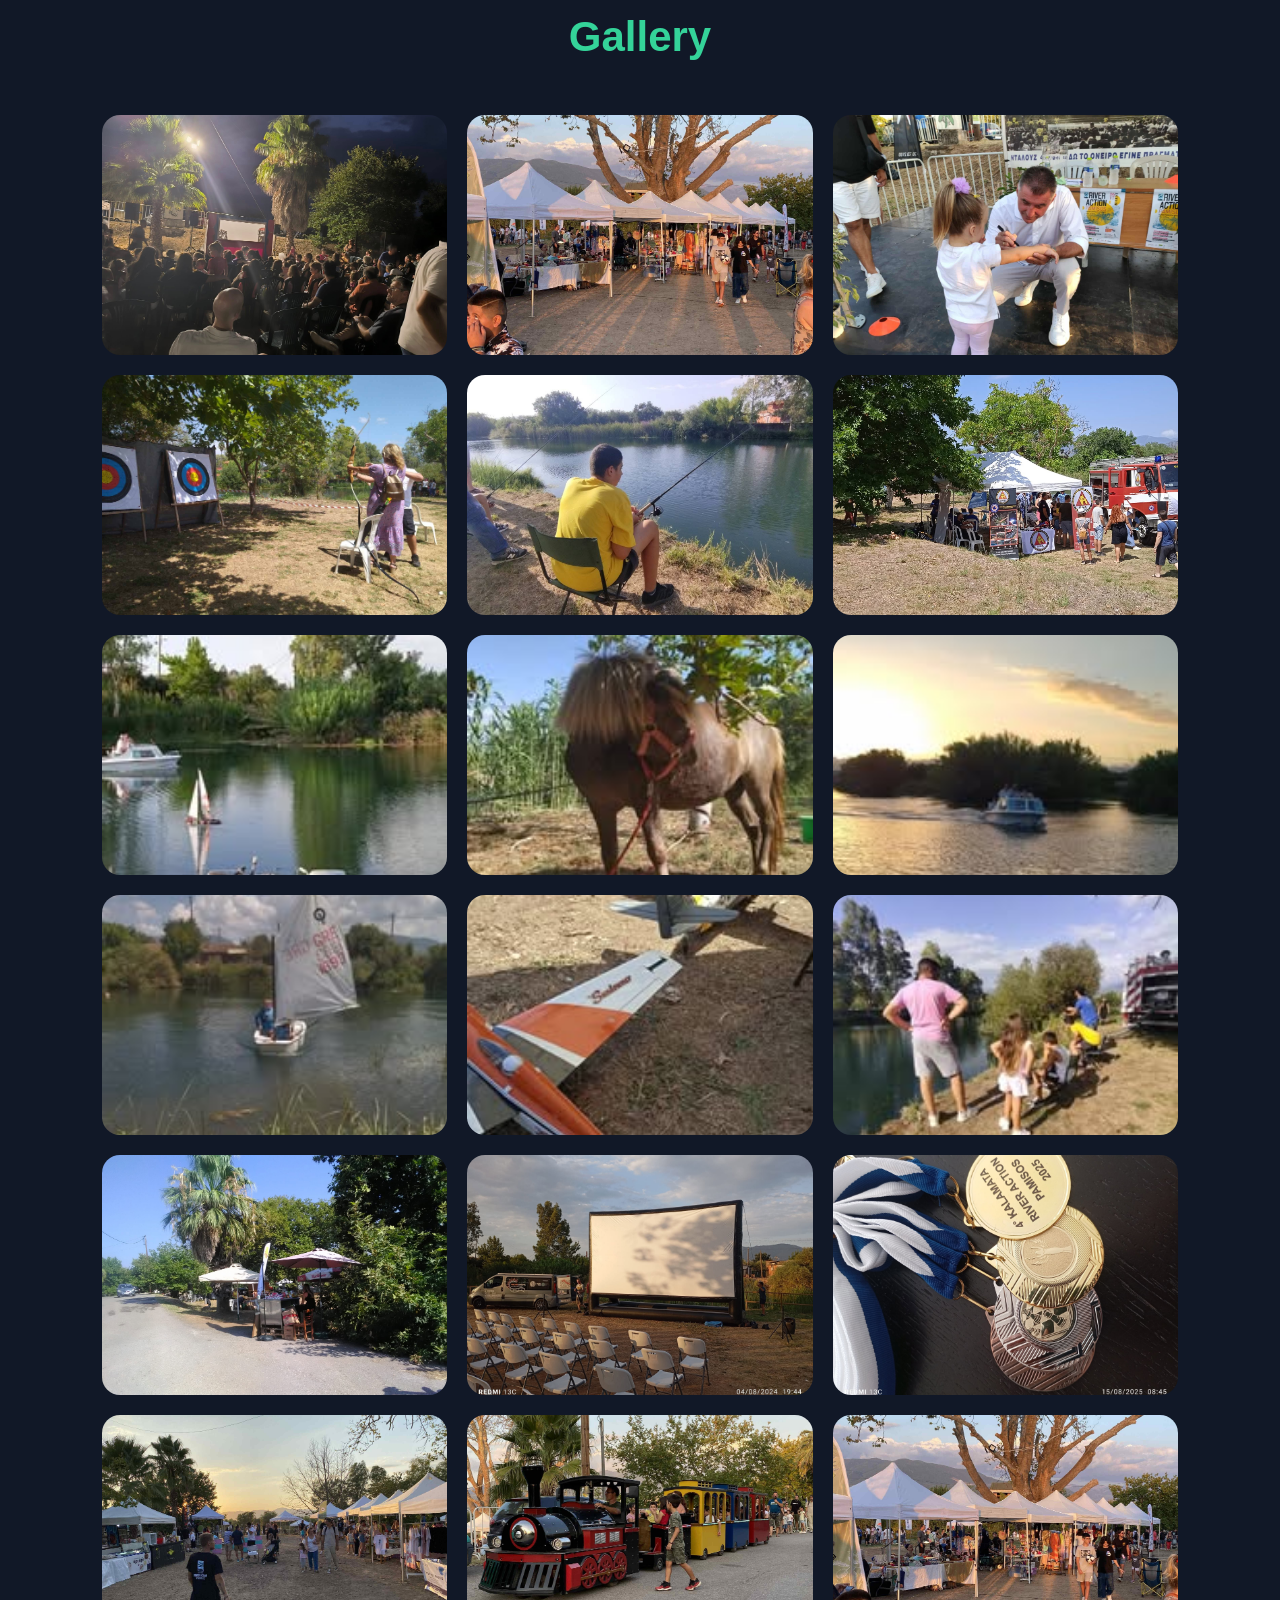
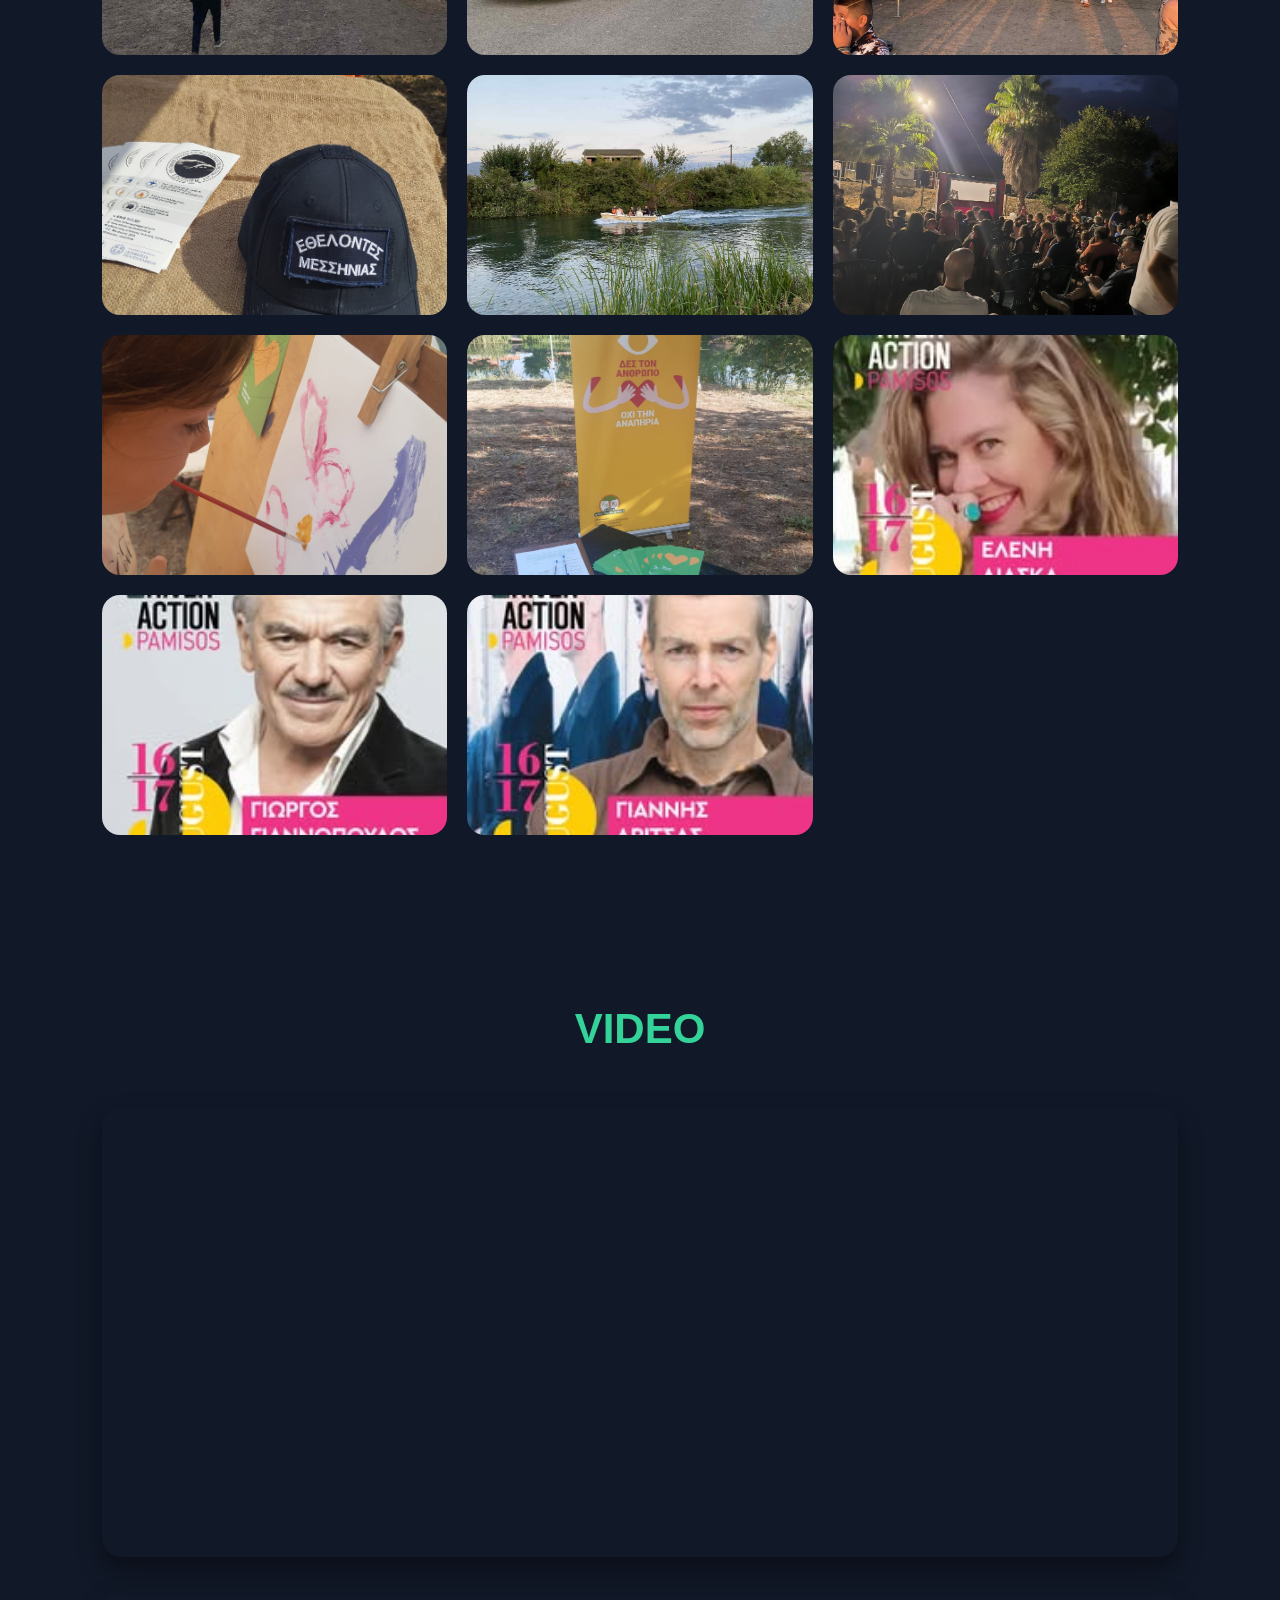
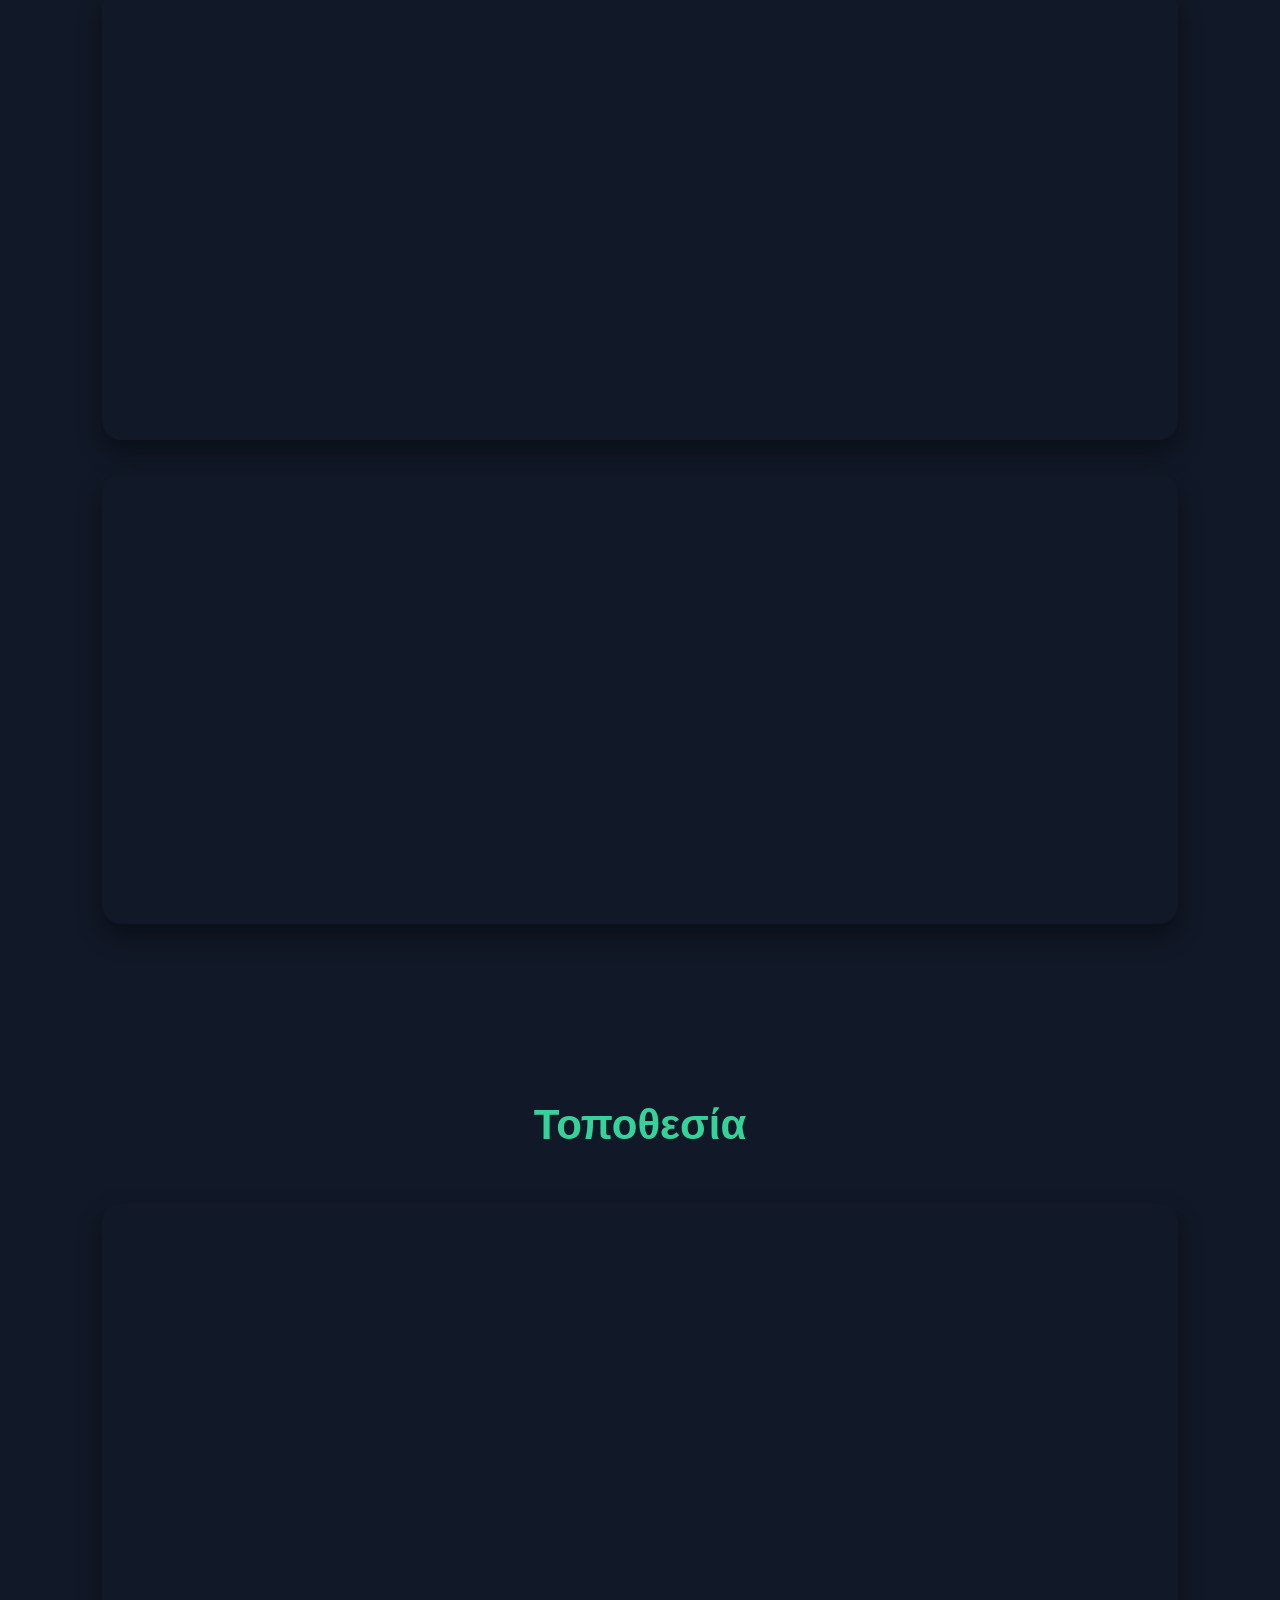
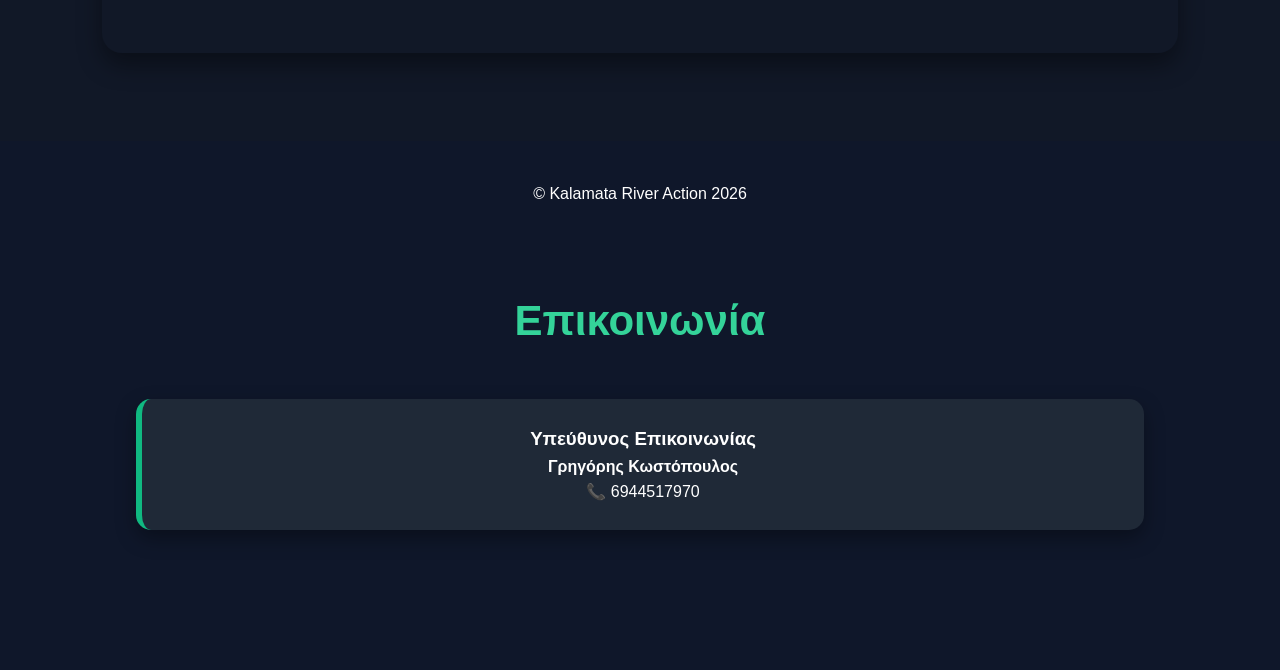
==== commit 622ca480: "Update index.htm" ====
--- a/index.htm
+++ b/index.htm
@@ -39,7 +39,7 @@
 
 <li><a href="#map">Χάρτης</a></li>
 
-<li><a href="#contact">Συμμετοχή στο Τουρνουά</a></li>
+<li><a href="#contact">Δήλωσε Συμμετοχή στο Τουρνουά</a></li>
 
 <li><a href="#contact">Επικοινωνία</a></li>
 
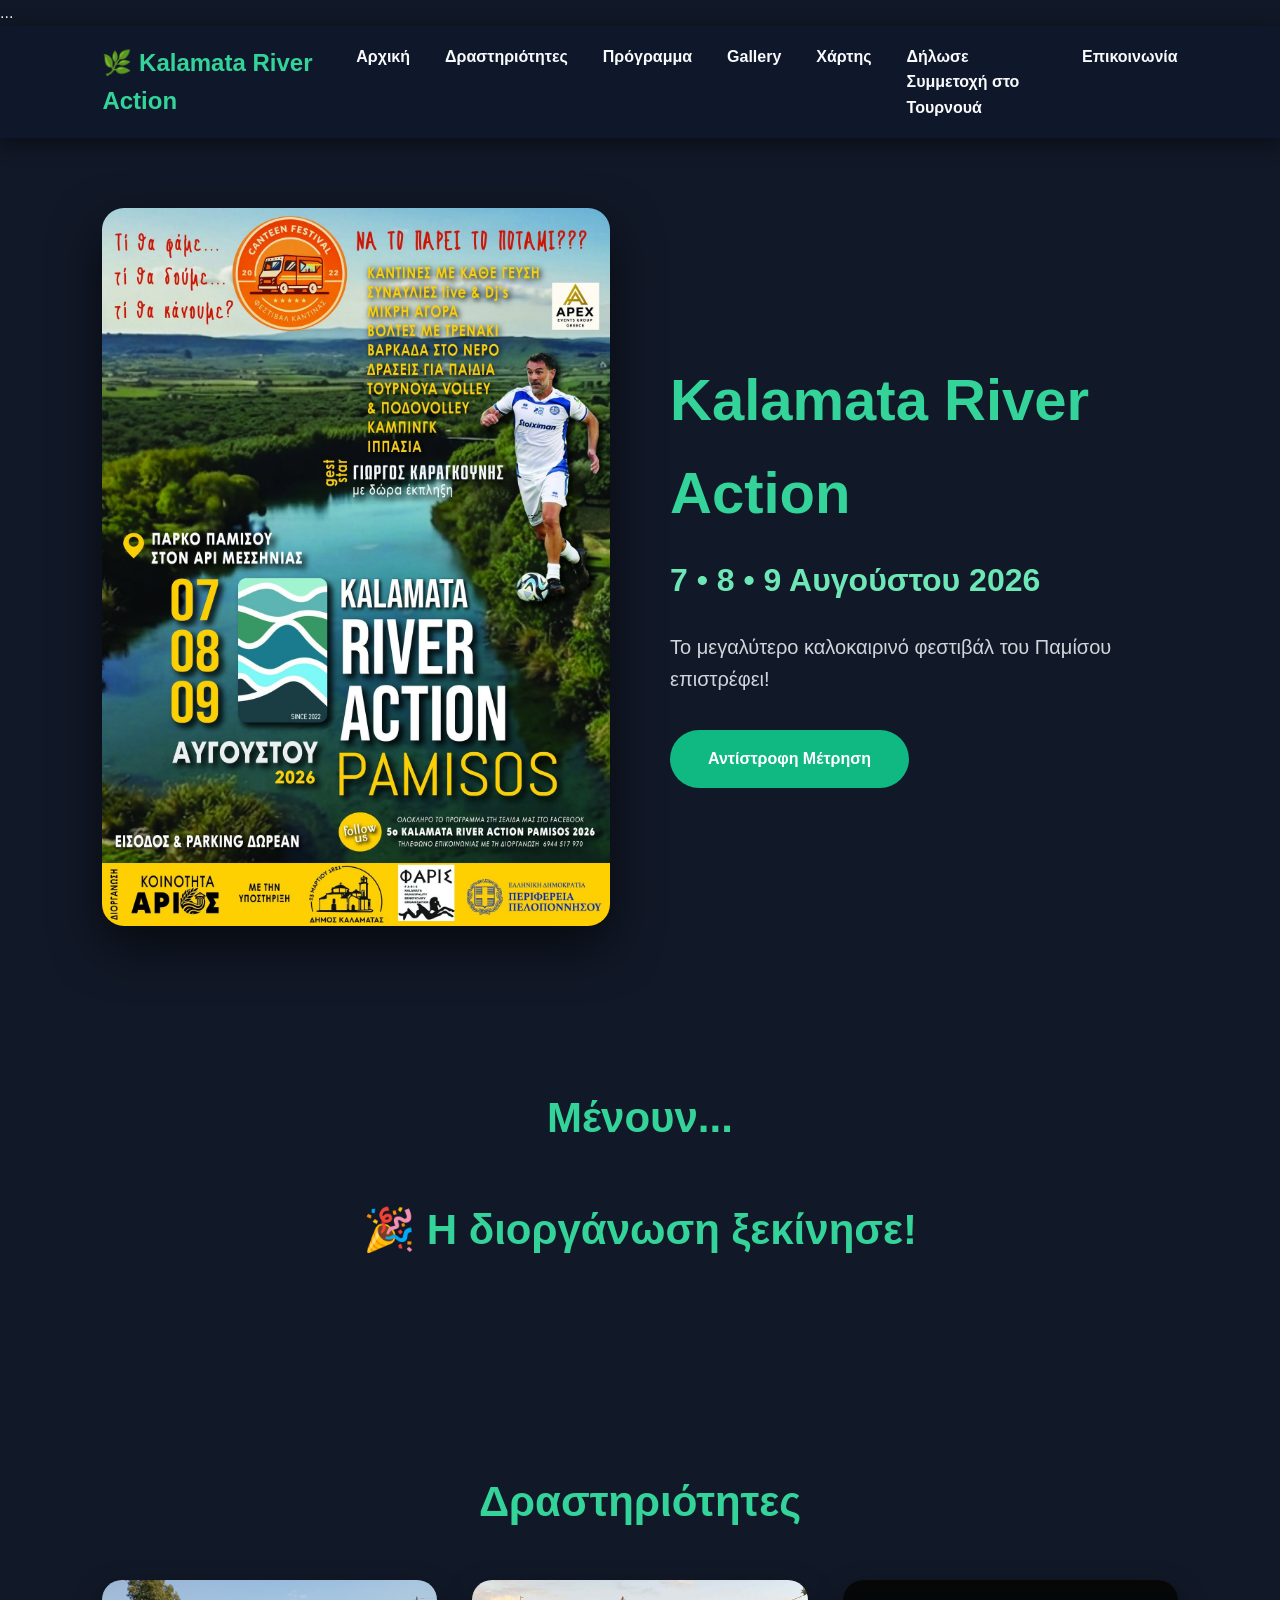
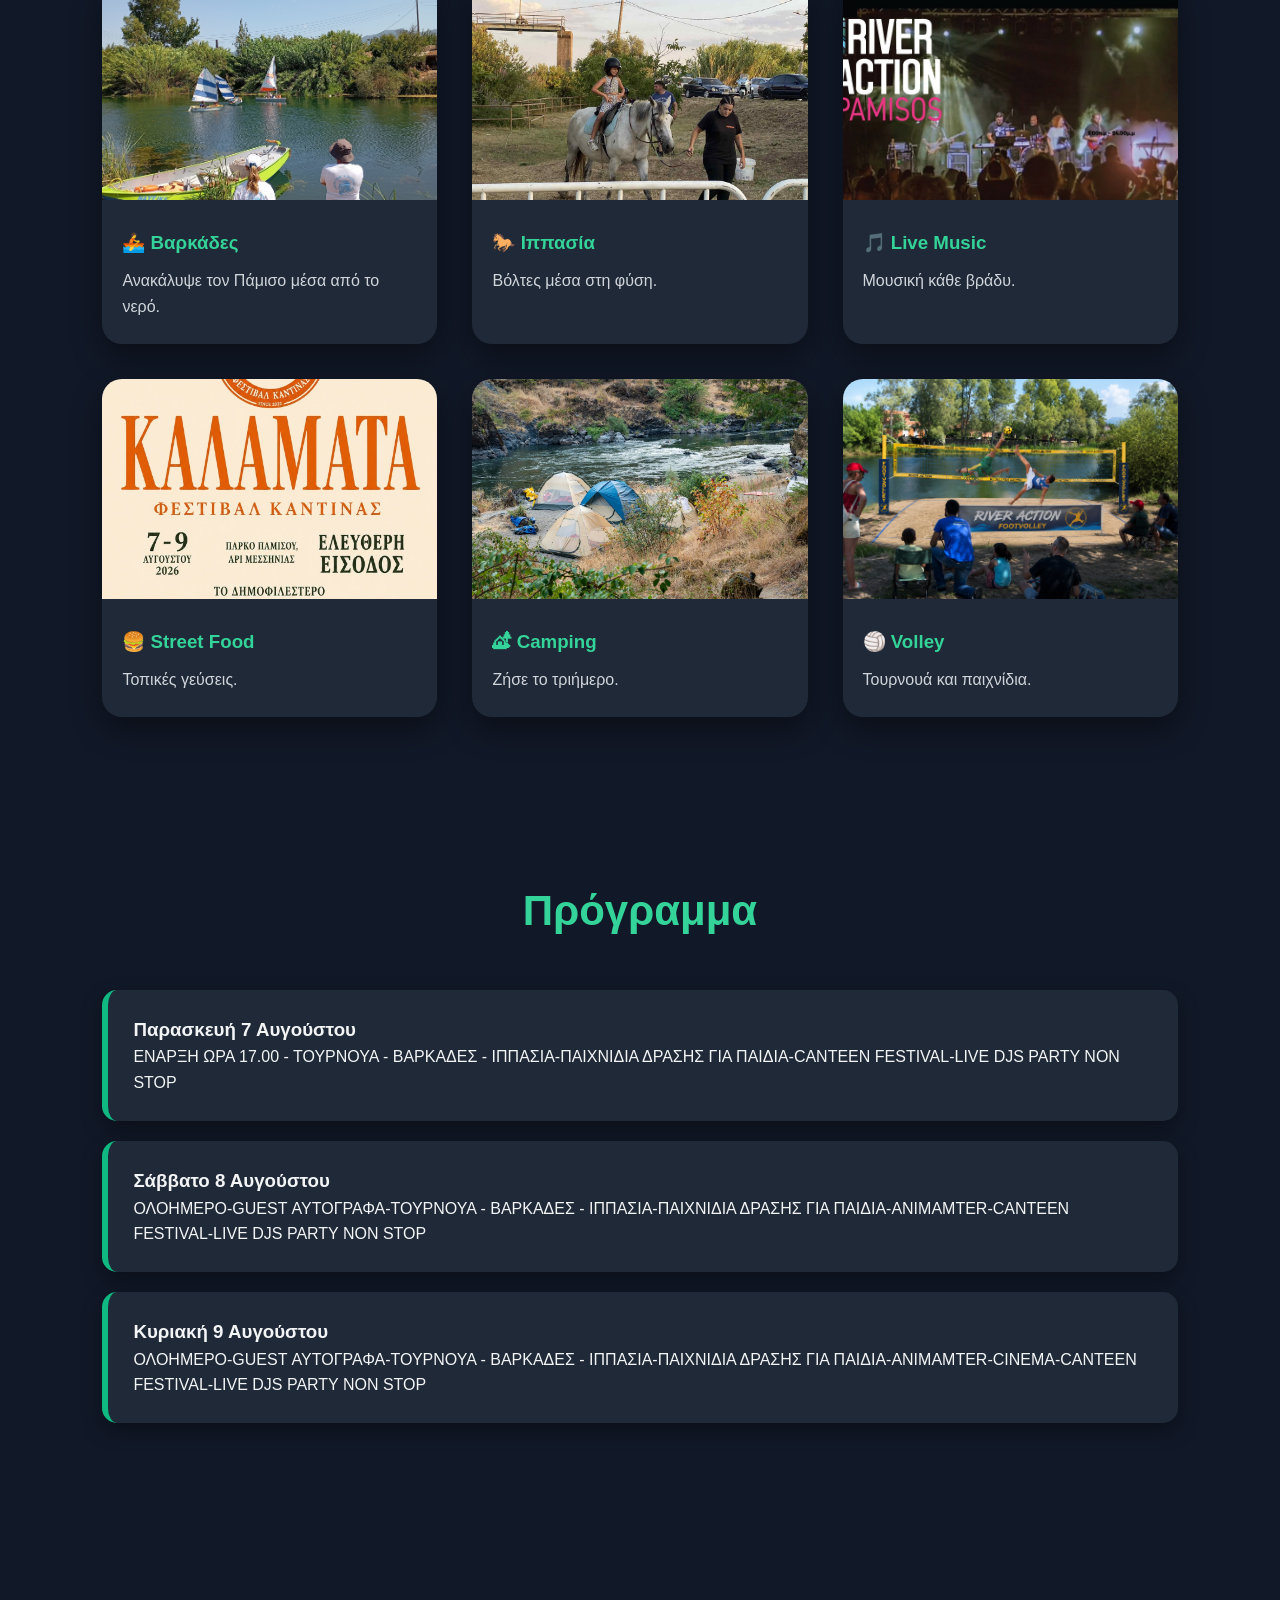
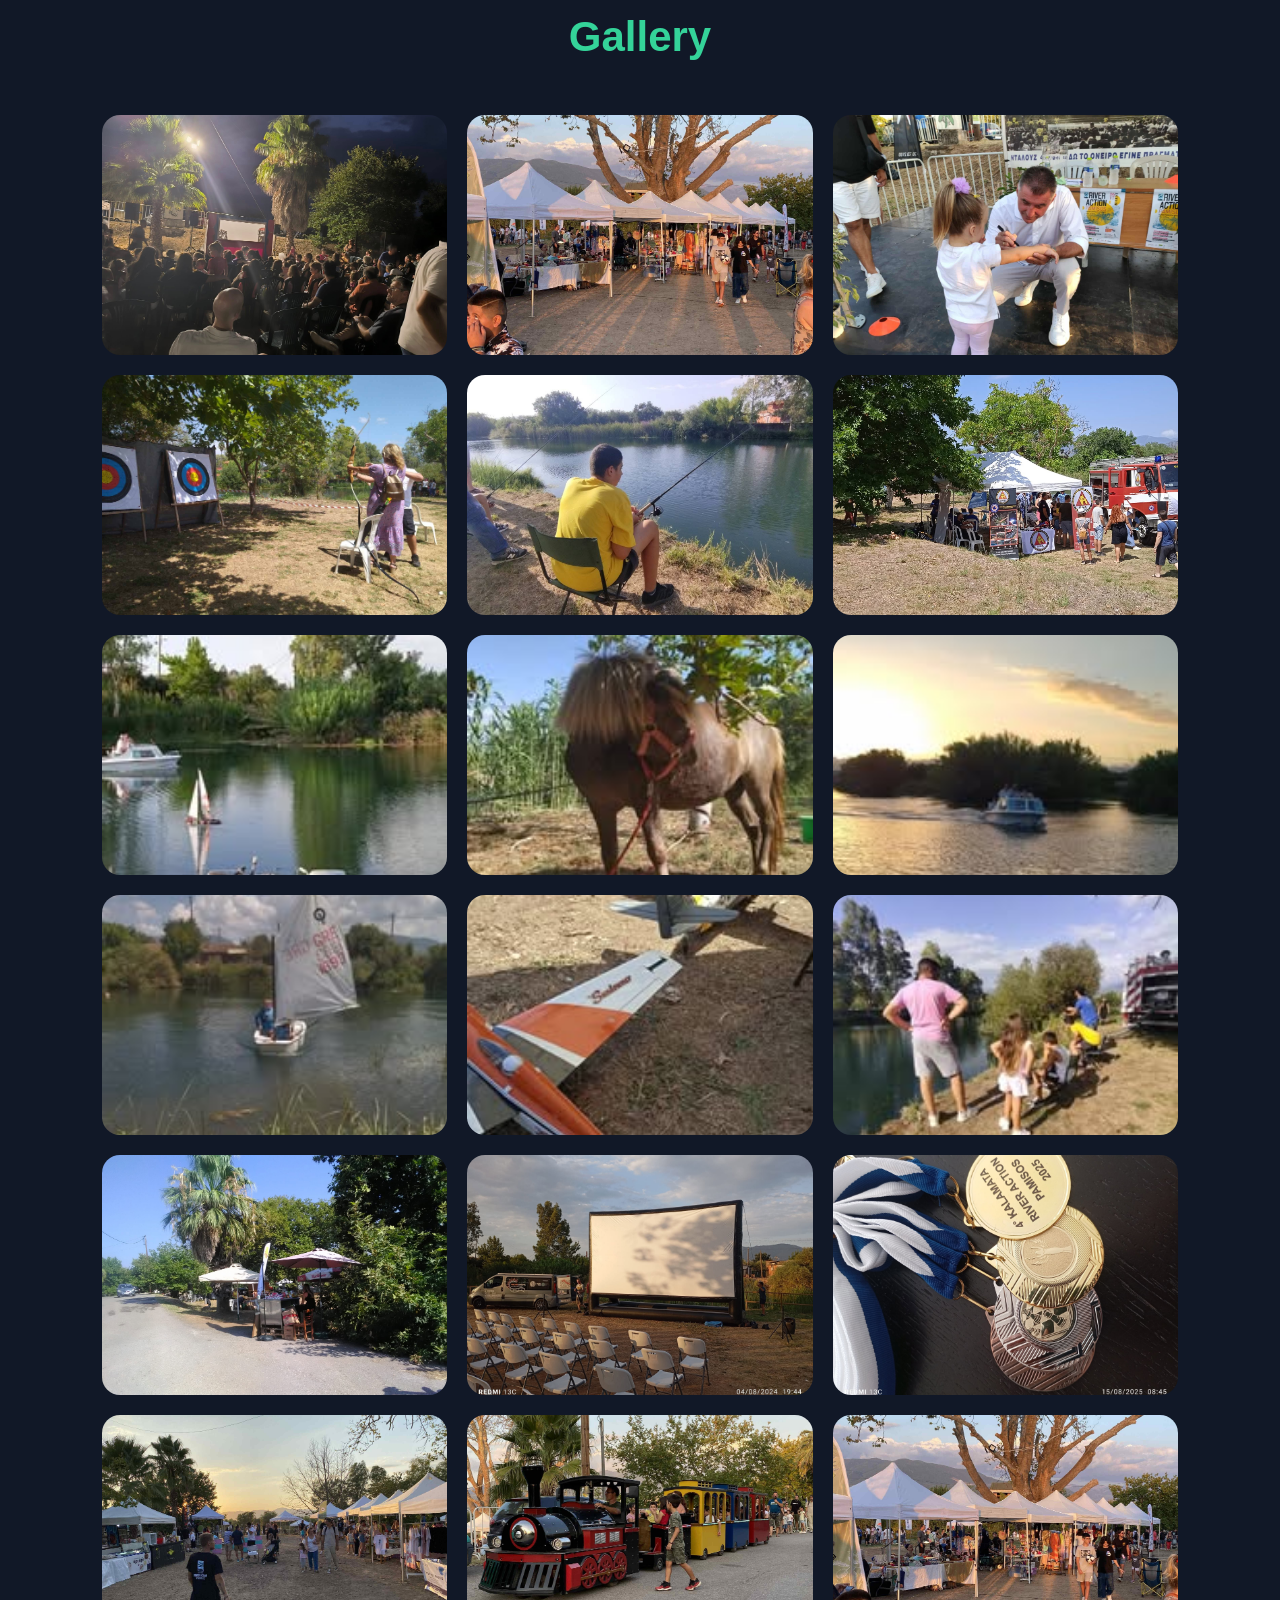
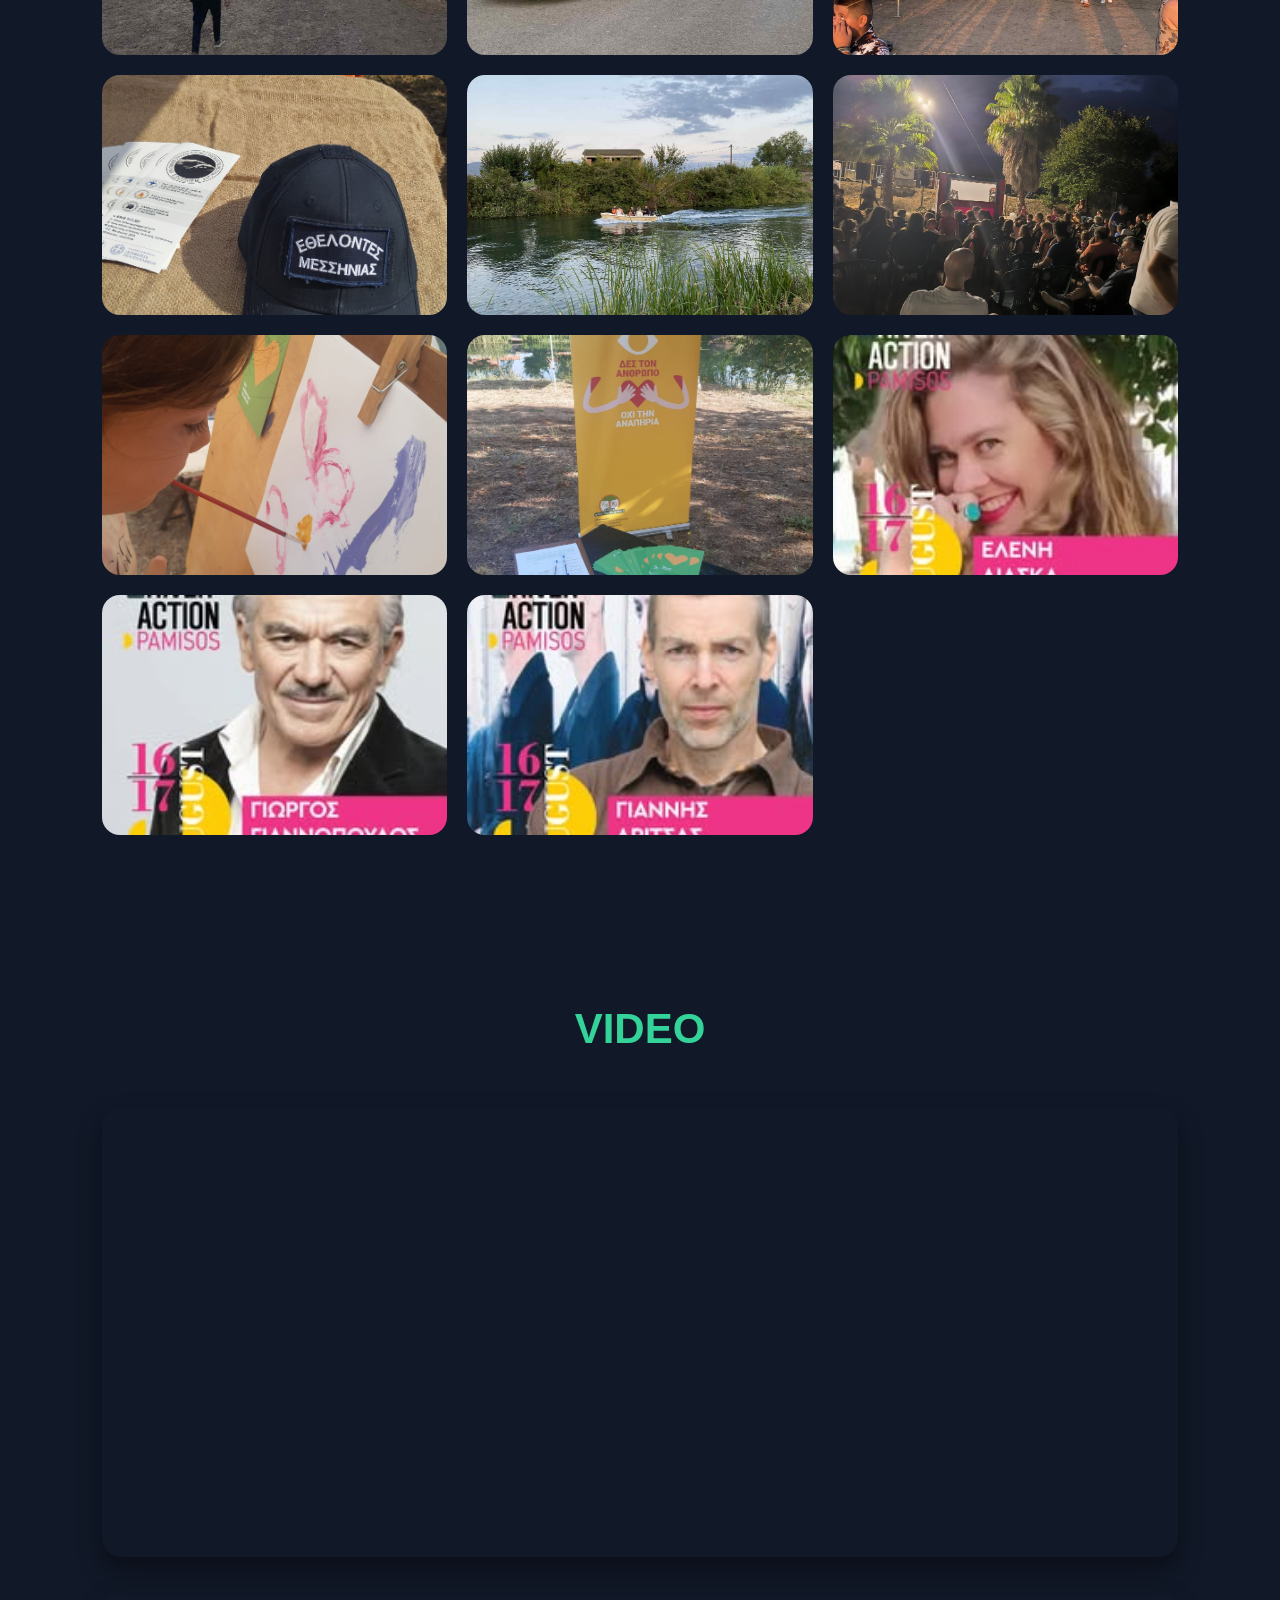
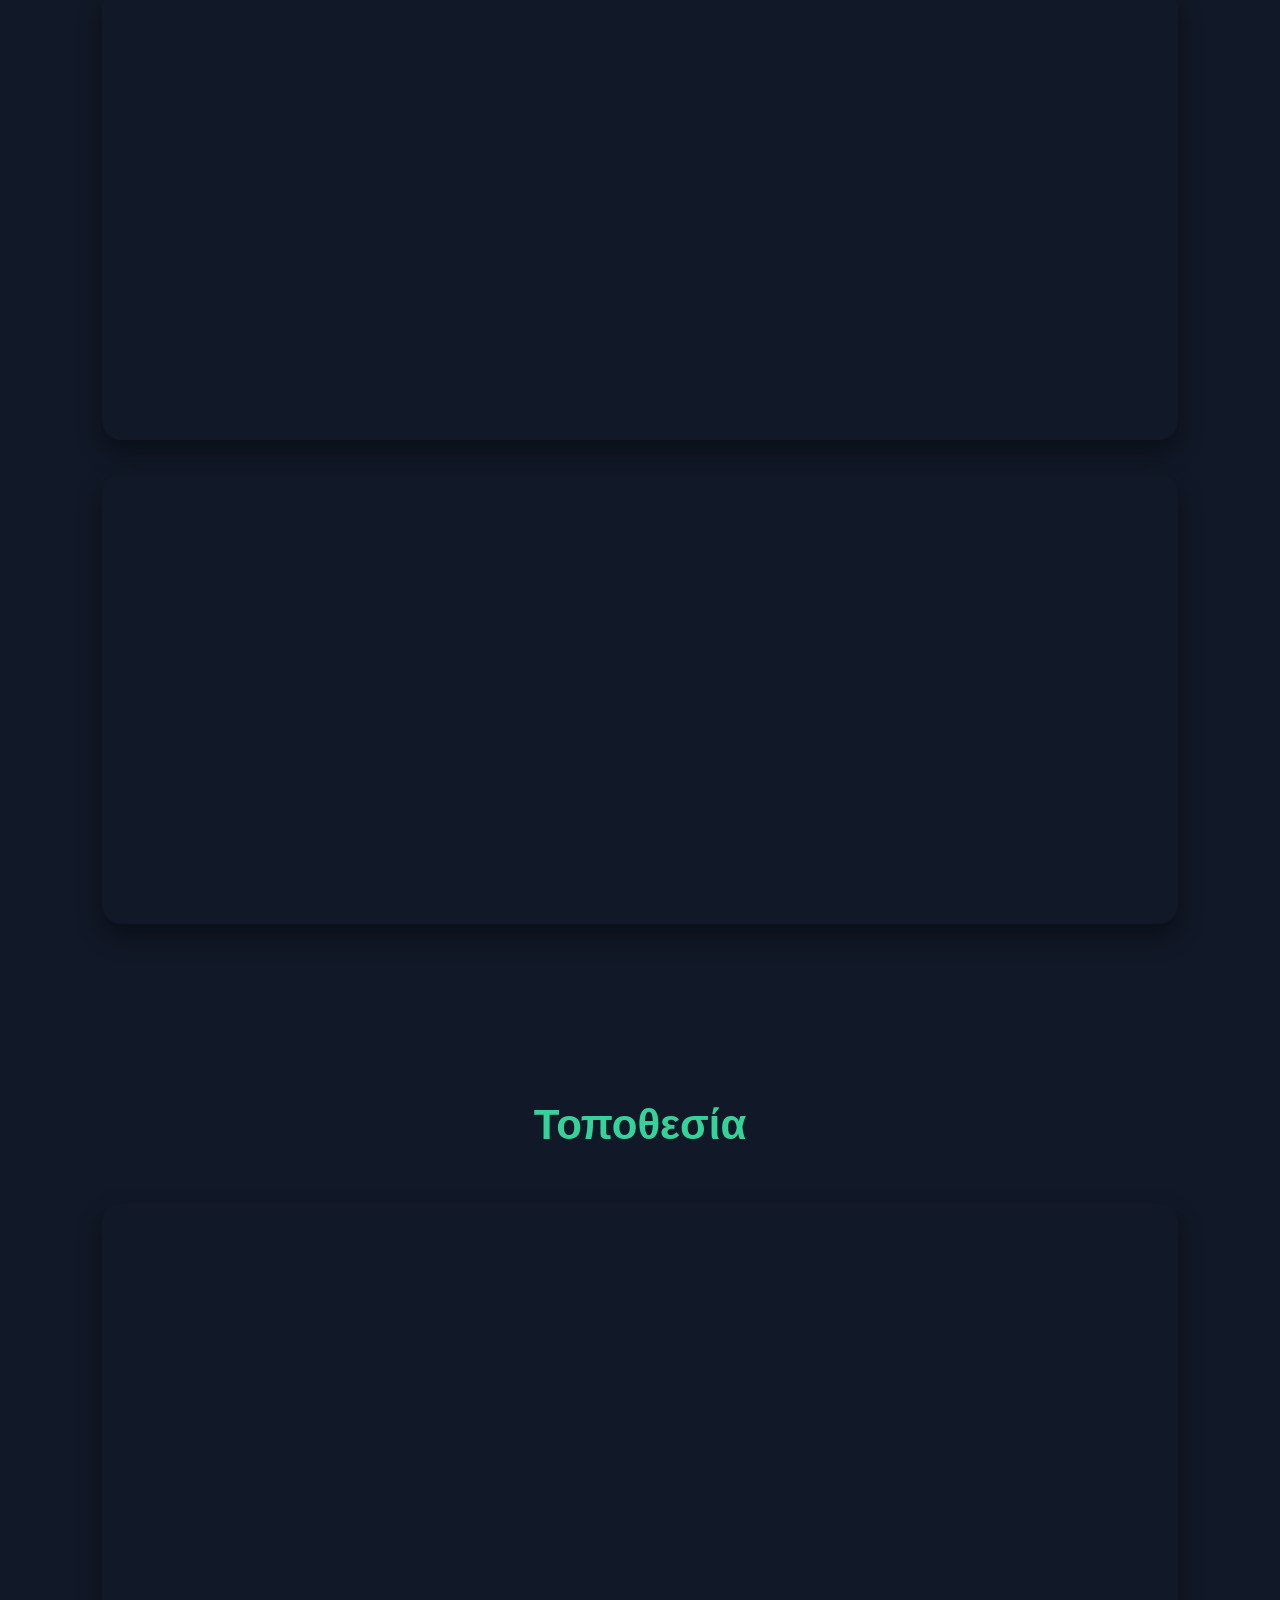
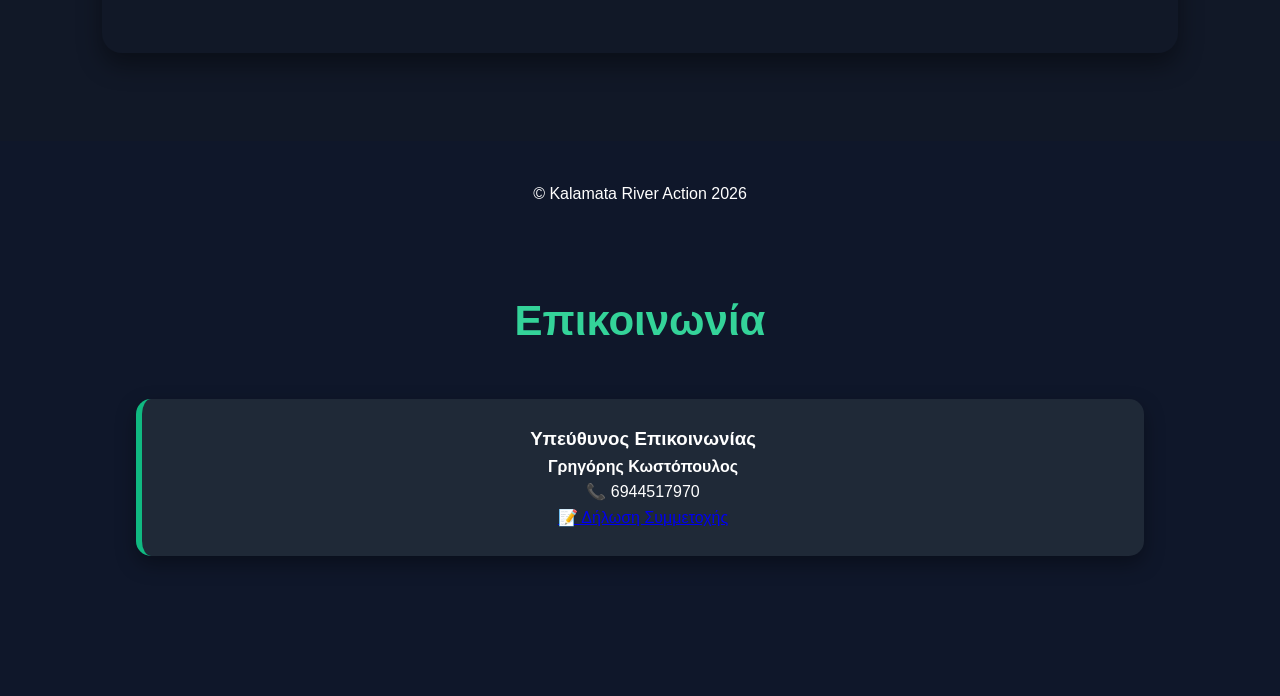
==== commit b994b451: "Update index.htm" ====
--- a/index.htm
+++ b/index.htm
@@ -414,6 +414,12 @@
 
         <p>📞 6944517970</p>
 
+        <a href="https://docs.google.com/forms/d/e/1FAIpQLSes3aT1ENUWJK0tKsZoYk2G2X0LVdXI58B251raX1Wxil83rQ/viewform"
+   target="_blank"
+   class="btn btn-primary">
+   📝 Δήλωση Συμμετοχής
+</a>
+
     </div>
 
 </section>
